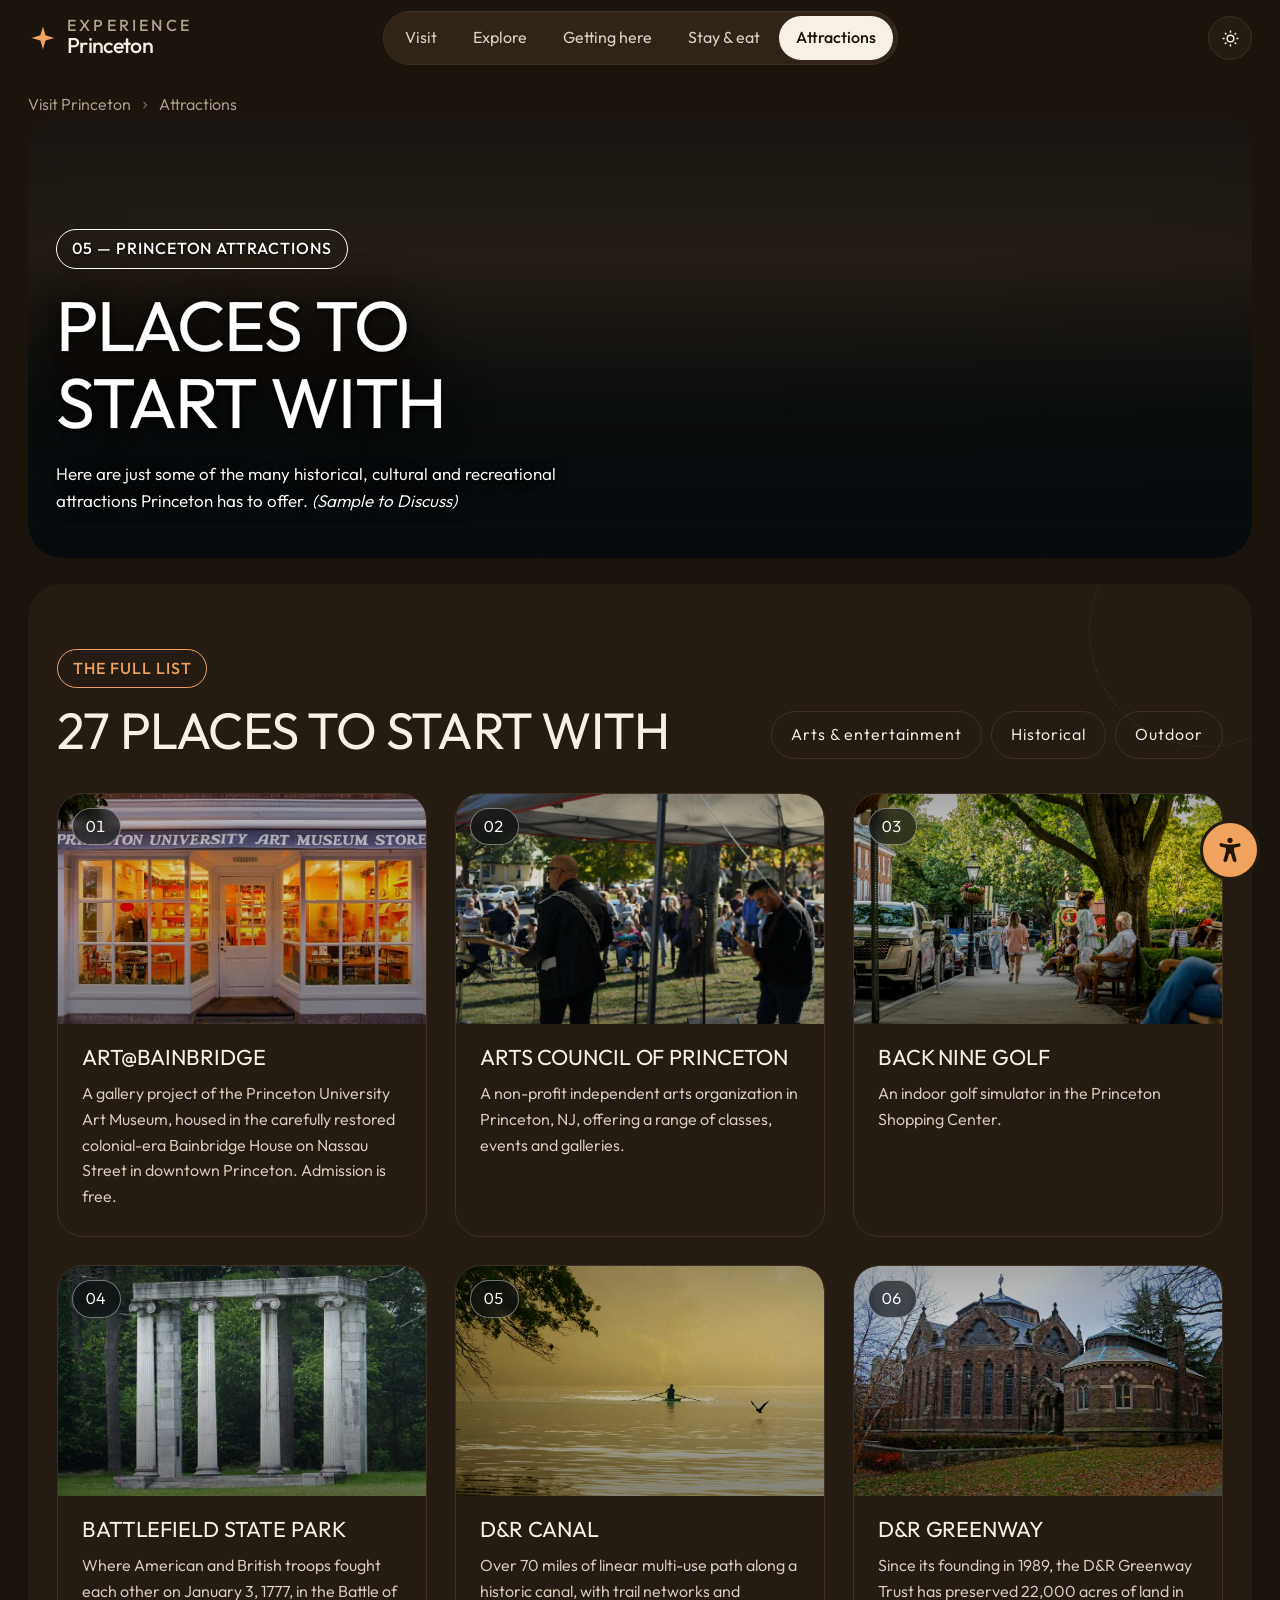
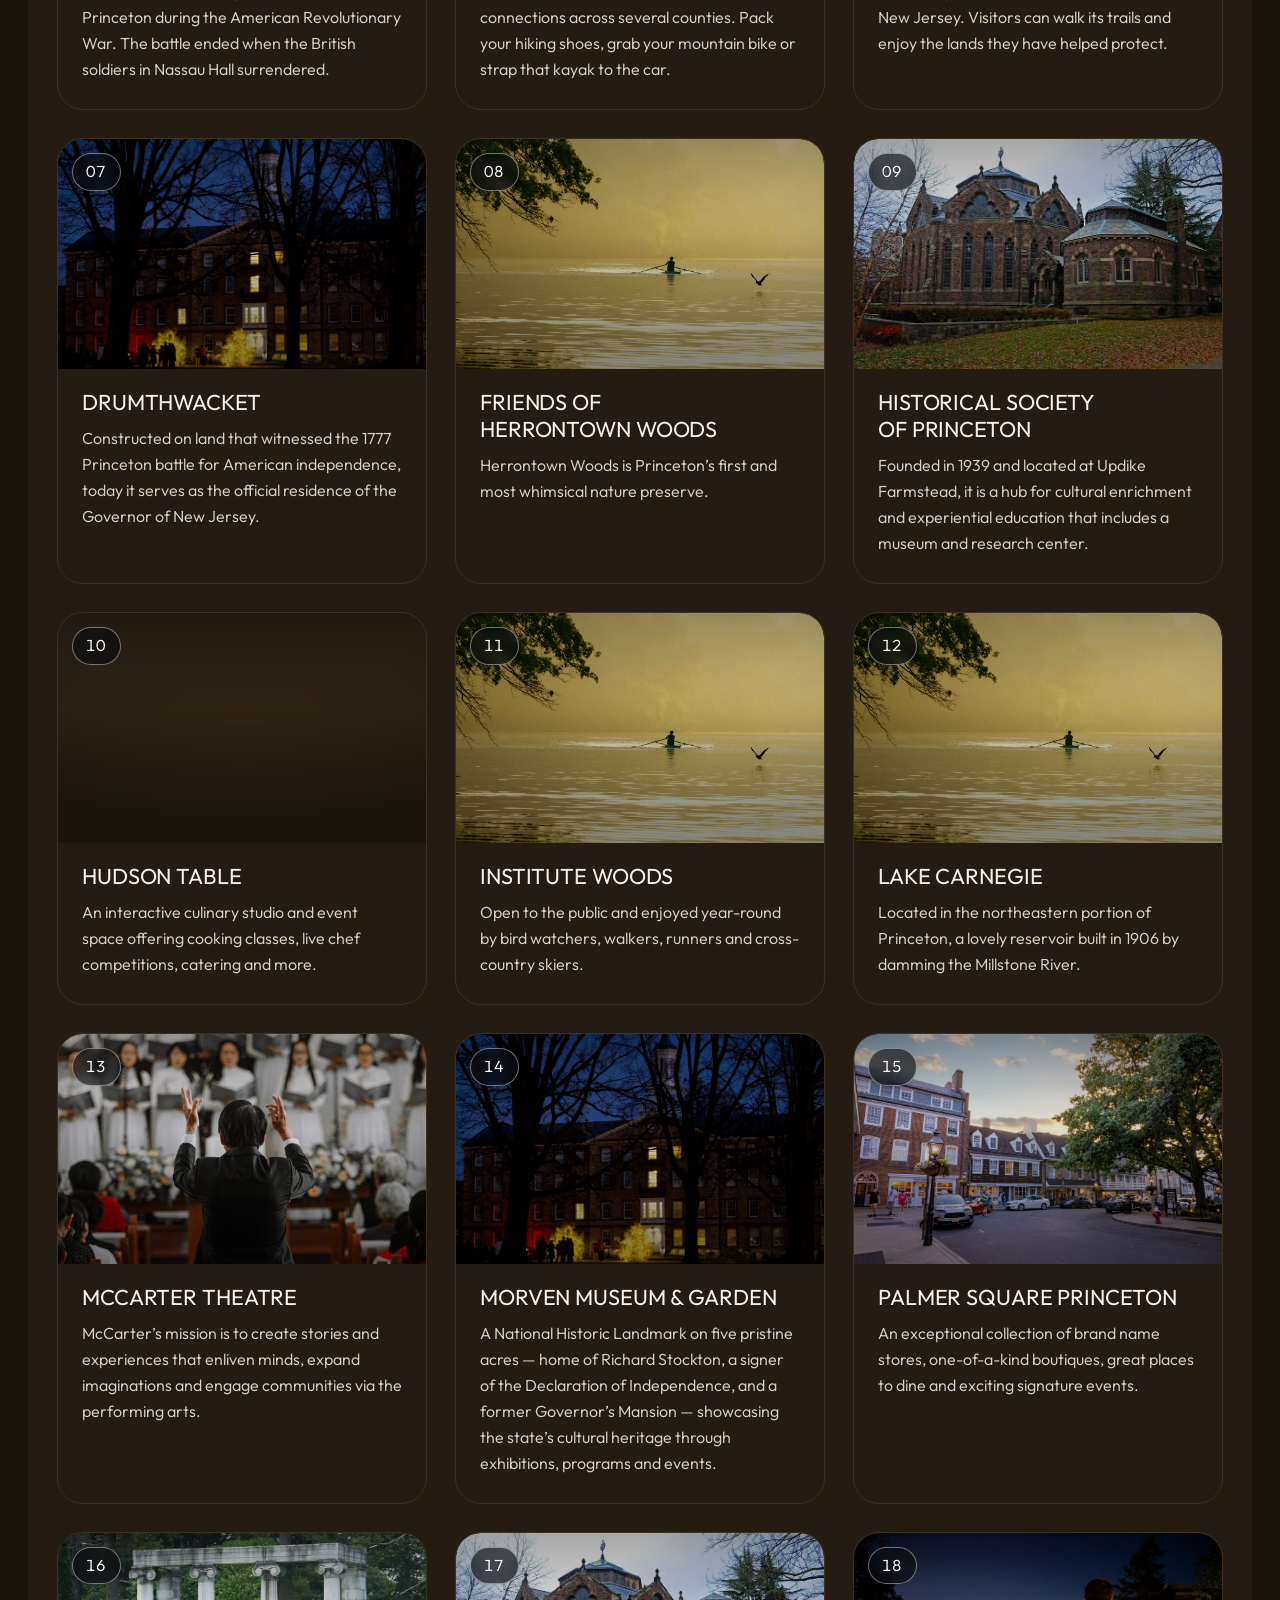
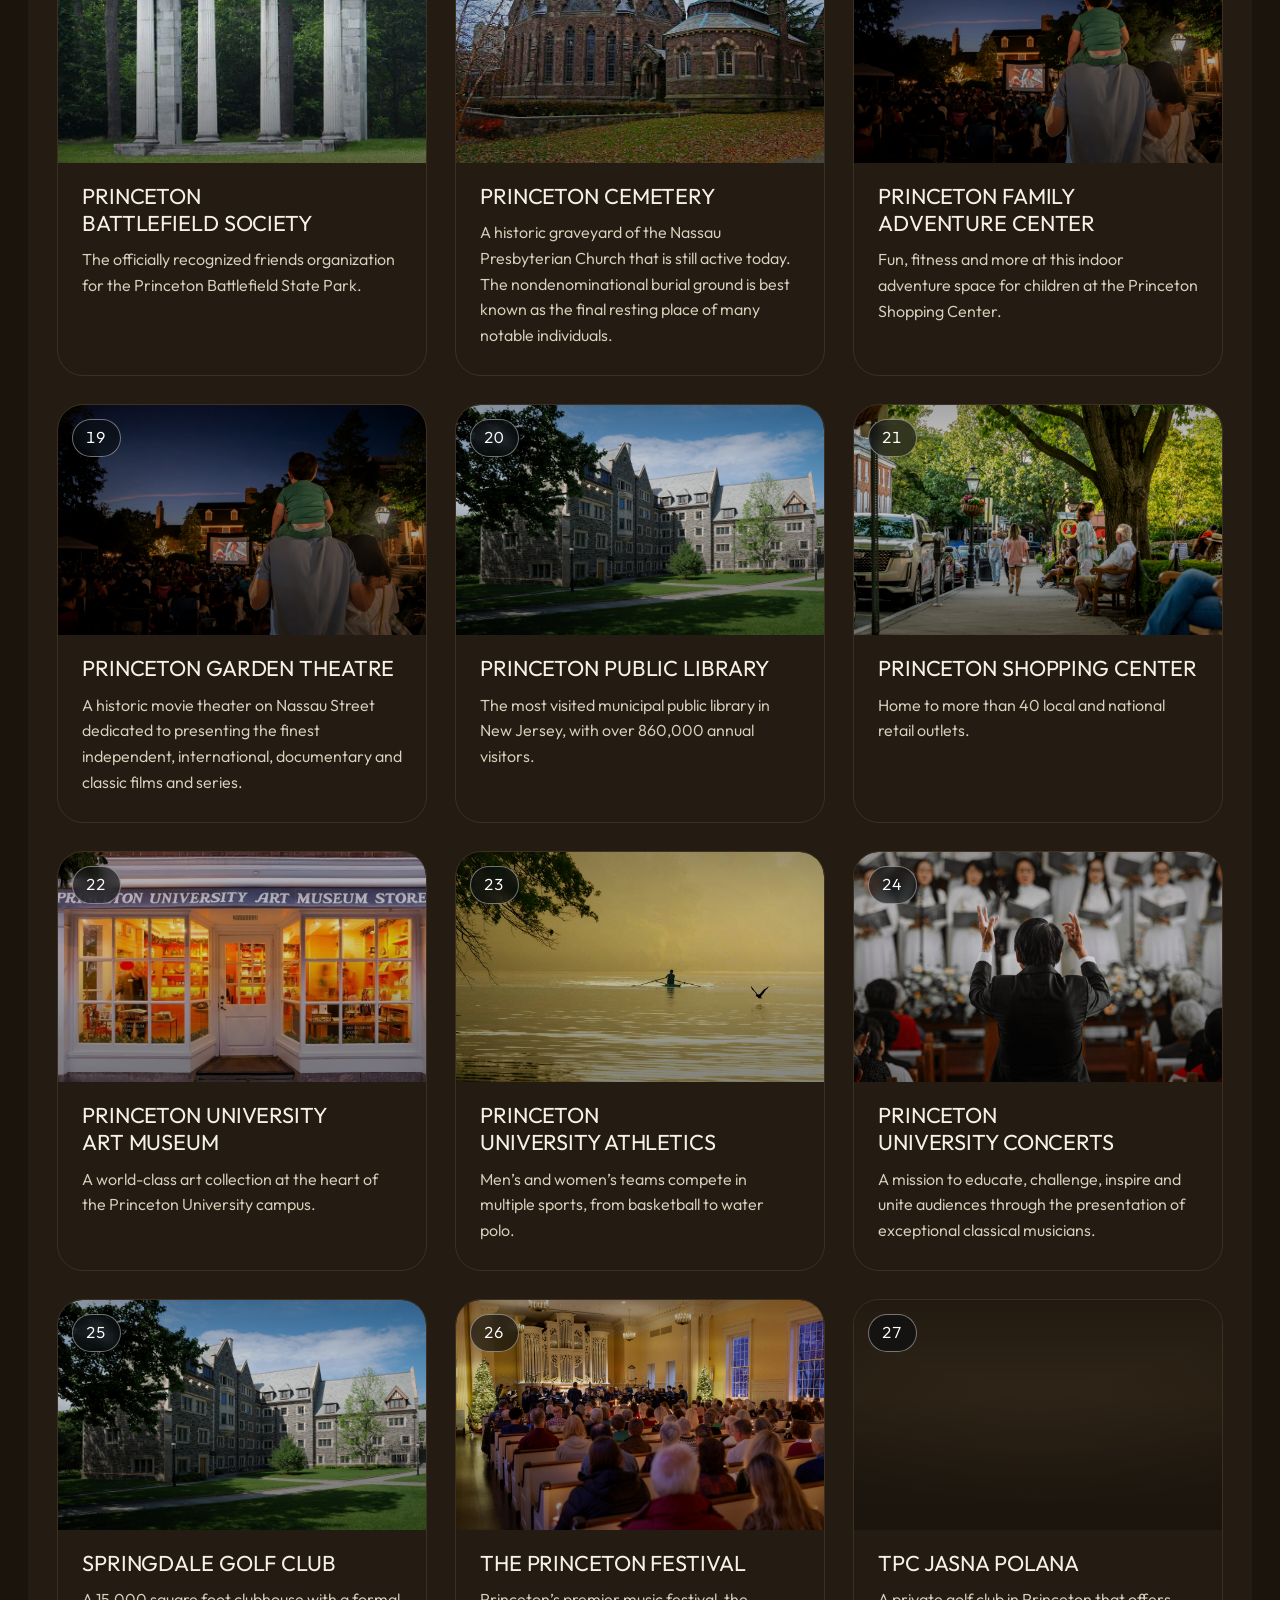
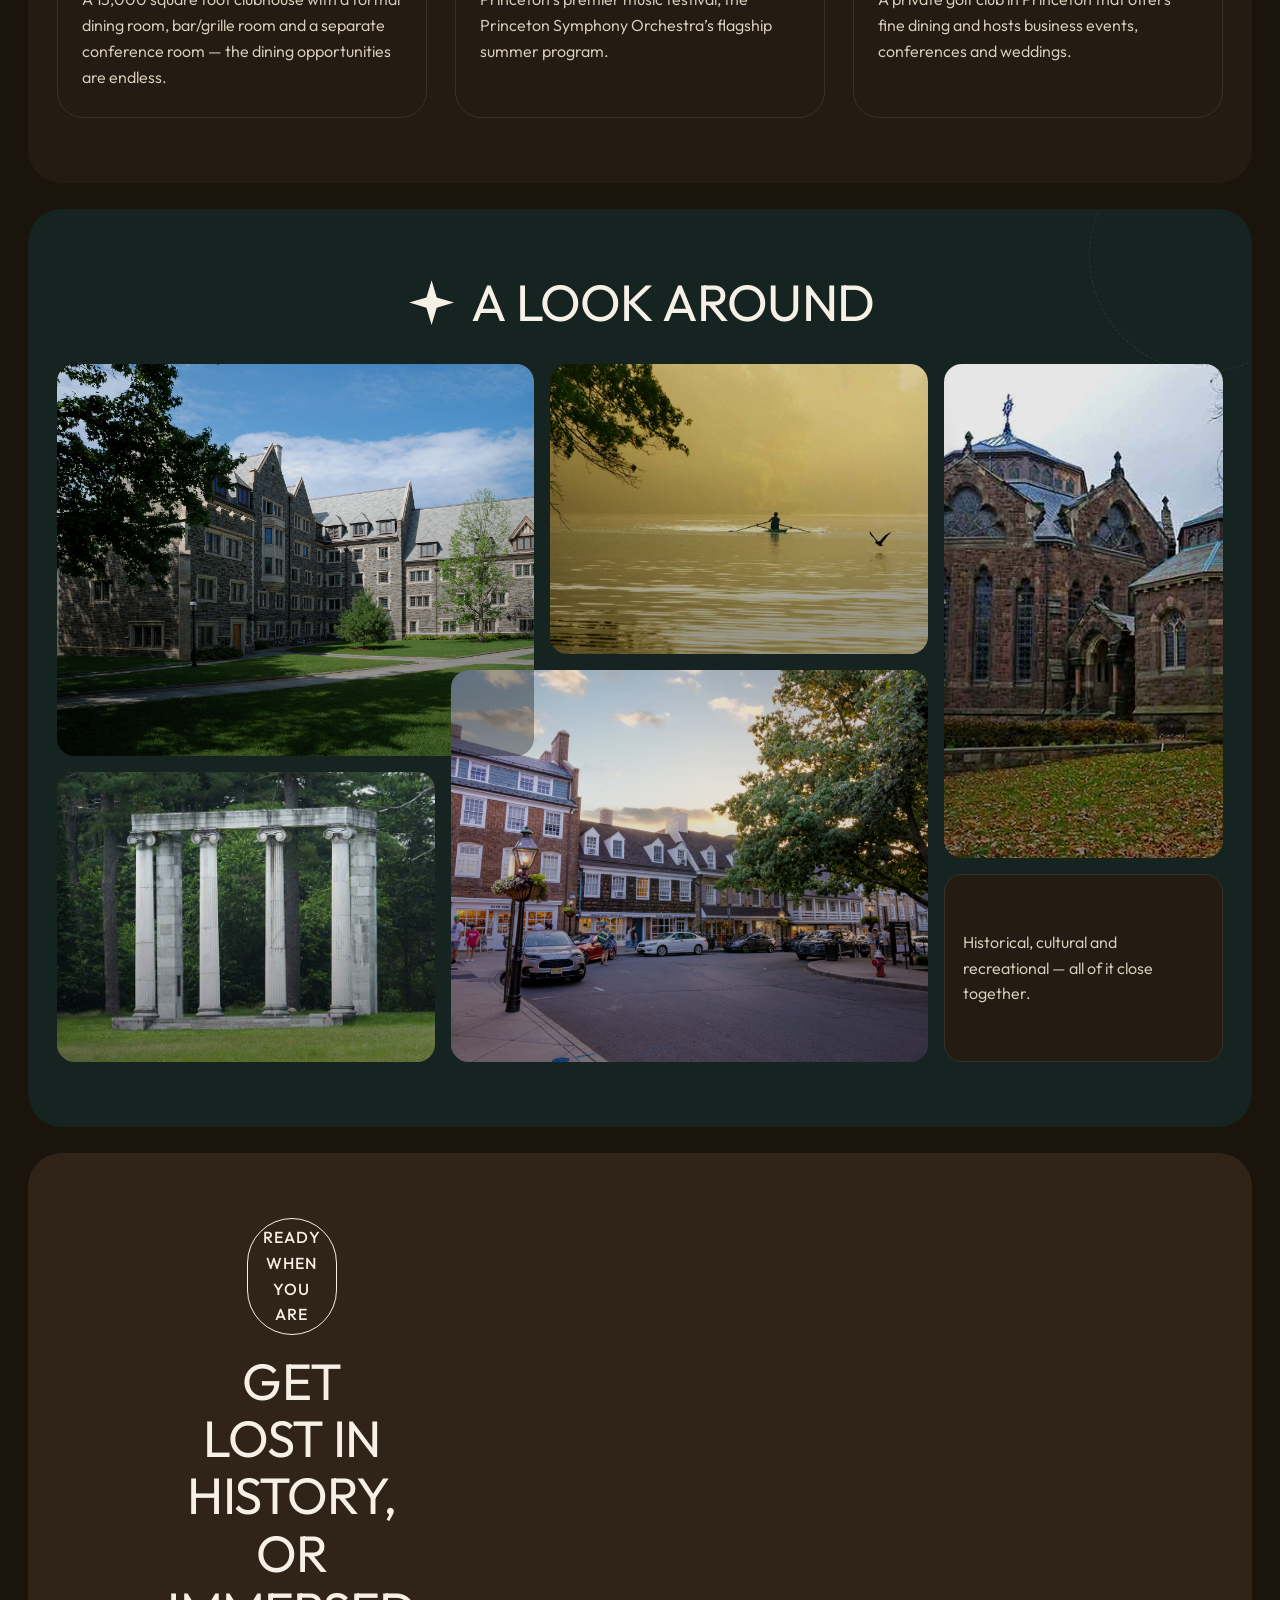
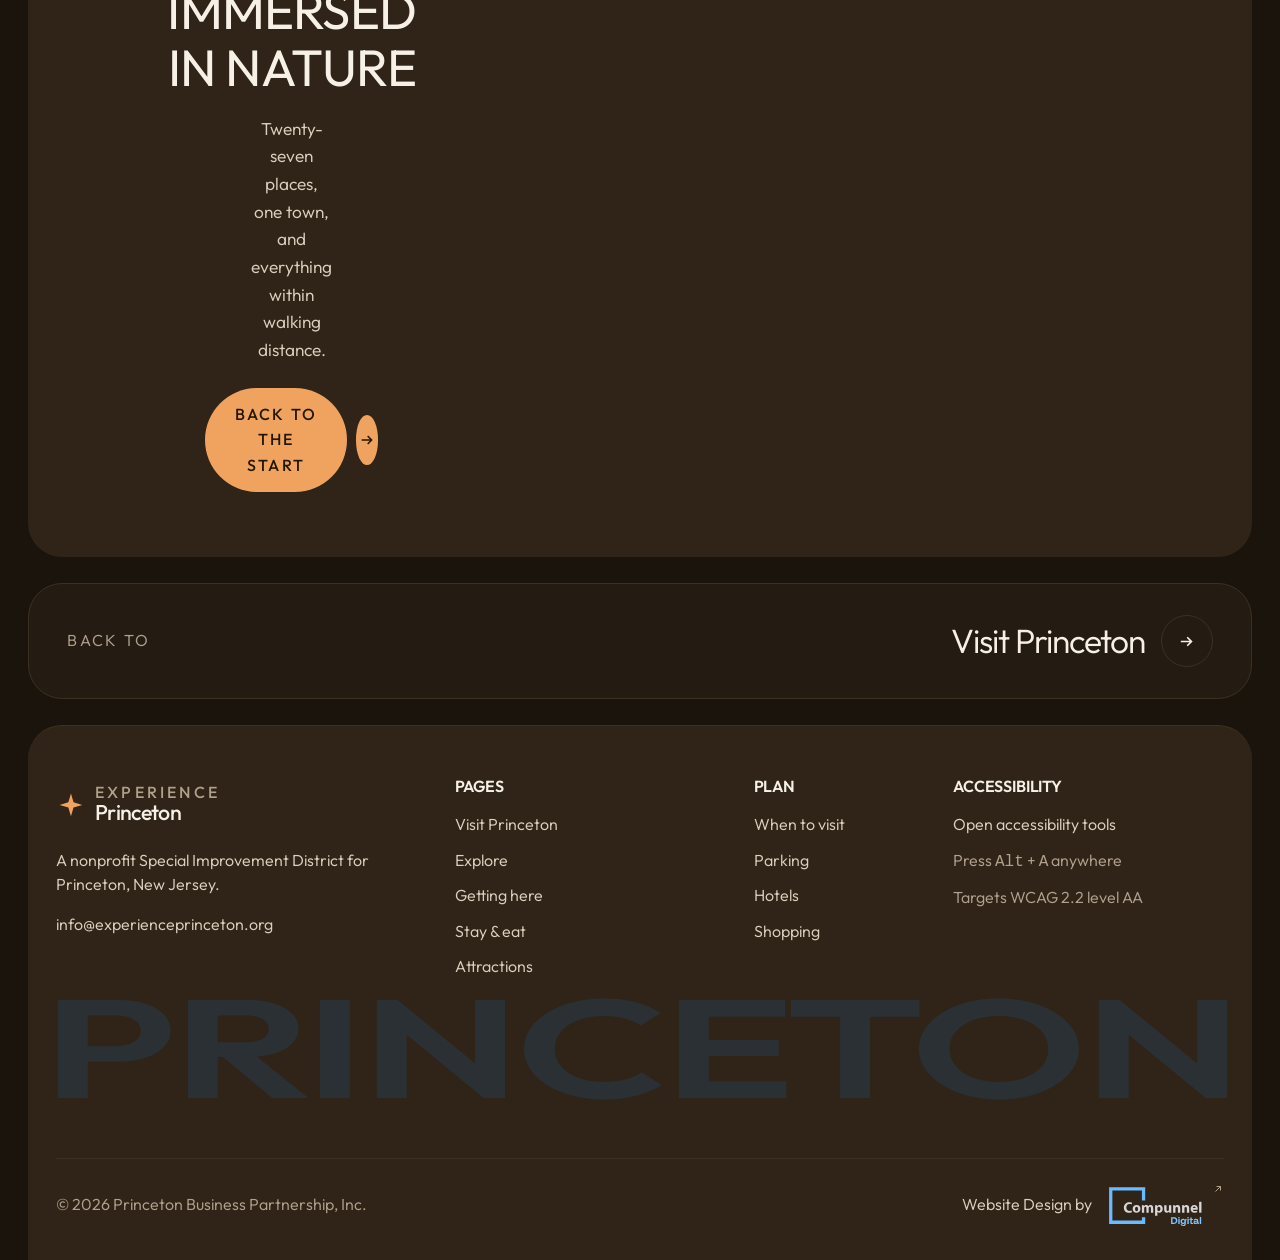
==== attractions.html @ 04404b7d "Add files via upload" ====
<!DOCTYPE html>
<html lang="en" data-theme="light">
<head>
<meta charset="utf-8">
<meta name="viewport" content="width=device-width, initial-scale=1">
<meta name="theme-color" content="#ffffff">
<meta name="description" content="The full list of 27 historical, cultural and recreational attractions in Princeton, New Jersey.">
<title>Attractions | Experience Princeton</title>
<link rel="preconnect" href="https://fonts.googleapis.com">
<link rel="preconnect" href="https://fonts.gstatic.com" crossorigin>
<link href="https://fonts.googleapis.com/css2?family=Outfit:wght@300;350;400;500;600&display=swap" rel="stylesheet">
<link rel="stylesheet" href="assets/styles.css">
<script src="assets/app.js" defer></script>
</head>
<body>
<a class="skip" href="#main">Skip to main content</a>
<div class="progress" id="progress" role="progressbar" aria-label="Page scroll progress"
     aria-valuemin="0" aria-valuemax="100" aria-valuenow="0"></div>

<header class="masthead">
  <div class="masthead-in grid">

    <a class="logo c3" href="index.html" aria-label="Experience Princeton — home">
      <svg class="mark" viewBox="0 0 24 24" fill="currentColor" aria-hidden="true"><path d="M12 1.5 14.4 9.6 22.5 12l-8.1 2.4L12 22.5 9.6 14.4 1.5 12l8.1-2.4L12 1.5Z"/></svg><span class="logo-txt"><b>Experience</b><i>Princeton</i></span>
    </a>

    <nav class="mainnav c6" aria-label="Main">
      <a href="index.html">Visit</a><a href="explore.html">Explore</a><a href="getting-here.html">Getting here</a><a href="stay-eat.html">Stay & eat</a><a href="attractions.html" aria-current="page">Attractions</a>
    </nav>

    <div class="head-tools c3">
      <div class="themewrap">
        <button class="iconbtn" id="themeBtn" aria-haspopup="true" aria-expanded="false"
                aria-controls="themeMenu" aria-label="Change colour theme">
          <svg class="i-moon" viewBox="0 0 24 24" fill="none" stroke="currentColor" stroke-width="1.8" aria-hidden="true">
            <path d="M20 14.5A8.5 8.5 0 0 1 9.5 4a8.5 8.5 0 1 0 10.5 10.5Z"/></svg>
          <svg class="i-sun" viewBox="0 0 24 24" fill="none" stroke="currentColor" stroke-width="1.8" aria-hidden="true">
            <circle cx="12" cy="12" r="4.2"/><path d="M12 2v2.6M12 19.4V22M2 12h2.6M19.4 12H22M4.9 4.9l1.9 1.9M17.2 17.2l1.9 1.9M19.1 4.9l-1.9 1.9M6.8 17.2l-1.9 1.9"/></svg>
        </button>
        <div class="thememenu" id="themeMenu" role="menu" aria-label="Colour theme">
          <button type="button" role="menuitemradio" data-theme-opt="light" aria-checked="false">
            <svg viewBox="0 0 24 24" fill="none" stroke="currentColor" stroke-width="1.8" aria-hidden="true"><circle cx="12" cy="12" r="4.2"/><path d="M12 2v2.6M12 19.4V22M2 12h2.6M19.4 12H22"/></svg>
            Light</button>
          <button type="button" role="menuitemradio" data-theme-opt="dark" aria-checked="false">
            <svg viewBox="0 0 24 24" fill="none" stroke="currentColor" stroke-width="1.8" aria-hidden="true"><path d="M20 14.5A8.5 8.5 0 0 1 9.5 4a8.5 8.5 0 1 0 10.5 10.5Z"/></svg>
            Dark</button>
          <button type="button" role="menuitemradio" data-theme-opt="auto" aria-checked="true">
            <svg viewBox="0 0 24 24" fill="none" stroke="currentColor" stroke-width="1.8" aria-hidden="true"><circle cx="12" cy="12" r="9"/><path d="M12 7v5l3 2"/></svg>
            Automatic</button>
          <p class="hint">Automatic follows your device clock — light from sunrise, dark after sunset.</p>
        </div>
      </div>

      <button class="iconbtn navtoggle" id="navToggle" aria-expanded="false"
              aria-controls="drawer" aria-label="Open navigation menu">
        <svg viewBox="0 0 24 24" fill="none" stroke="currentColor" stroke-width="1.9" aria-hidden="true">
          <path d="M3 6h18M3 12h18M3 18h18"/></svg>
      </button>
    </div>
  </div>

  <nav class="drawer" id="drawer" aria-label="Mobile">
    <a href="index.html">Visit<svg viewBox="0 0 24 24" fill="none" stroke="currentColor" stroke-width="2.4" aria-hidden="true"><path d="m9 6 6 6-6 6"/></svg></a><a href="explore.html">Explore<svg viewBox="0 0 24 24" fill="none" stroke="currentColor" stroke-width="2.4" aria-hidden="true"><path d="m9 6 6 6-6 6"/></svg></a><a href="getting-here.html">Getting here<svg viewBox="0 0 24 24" fill="none" stroke="currentColor" stroke-width="2.4" aria-hidden="true"><path d="m9 6 6 6-6 6"/></svg></a><a href="stay-eat.html">Stay & eat<svg viewBox="0 0 24 24" fill="none" stroke="currentColor" stroke-width="2.4" aria-hidden="true"><path d="m9 6 6 6-6 6"/></svg></a><a href="attractions.html" aria-current="page">Attractions<svg viewBox="0 0 24 24" fill="none" stroke="currentColor" stroke-width="2.4" aria-hidden="true"><path d="m9 6 6 6-6 6"/></svg></a>
  </nav>
</header>

<nav class="crumbs" aria-label="Breadcrumb">
  <a href="index.html">Visit Princeton</a><svg viewBox="0 0 24 24" fill="none" stroke="currentColor" stroke-width="2.4" aria-hidden="true"><path d="m9 6 6 6-6 6"/></svg><span aria-current="page">Attractions</span>
</nav>
<main id="main">

<section class="subhero">
  <div class="cine"><img src="assets/img/nassau-hall.webp" alt="Ivy-covered Nassau Hall framed by trees" class="" loading="lazy" decoding="async"><img src="assets/img/university-chapel.webp" alt="" class="" loading="lazy" decoding="async" aria-hidden="true"><img src="assets/img/nassau-hall.webp" alt="" class="" loading="lazy" decoding="async" aria-hidden="true"></div>
  <div class="hero-inner">
    <div class="hero-copy">
      <span class="kicker">05 — Princeton attractions</span>
      <h1 class="h-xl">Places to start with</h1>
      <p>Here are just some of the many historical, cultural and recreational attractions
         Princeton has to offer. <em>(Sample to Discuss)</em></p>
    </div>
  </div>
</section>

<section class="band band-cream" aria-labelledby="allh">
  <div class="wrap">
    <div class="sec-head">
      <div>
        <span class="kicker" style="color:var(--accent)">The full list</span>
        <h2 class="h-lg" id="allh" style="margin-top:14px">
          <span data-count="27">27</span> places to start with</h2>
      </div>
      <div style="display:flex;gap:9px;flex-wrap:wrap">
        <a class="pill" href="explore.html#arts">Arts &amp; entertainment</a>
        <a class="pill" href="explore.html#historical">Historical</a>
        <a class="pill" href="explore.html#outdoor">Outdoor</a>
      </div>
    </div>

    <div class="grid">
      <article class="card acard reveal c4" id="bainbridge">
        <div class="acard-media"><div class="cine"><img src="assets/img/art-museum-store.webp" alt="The lit windows of the Princeton University Art Museum Store at night" class="" loading="lazy" decoding="async"></div><span class="acard-num">01</span></div>
        <h3>Art@Bainbridge</h3>
        <p>A gallery project of the Princeton University Art Museum, housed in the carefully restored colonial-era Bainbridge House on Nassau Street in downtown Princeton. Admission is free.</p>
      </article>
      <article class="card acard reveal c4">
        <div class="acard-media"><div class="cine"><img src="assets/img/live-music-green.webp" alt="A band playing live to an outdoor crowd on the green" class="face-top" loading="lazy" decoding="async"></div><span class="acard-num">02</span></div>
        <h3>Arts Council of Princeton</h3>
        <p>A non-profit independent arts organization in Princeton, NJ, offering a range of classes, events and galleries.</p>
      </article>
      <article class="card acard reveal c4">
        <div class="acard-media"><div class="cine"><img src="assets/img/palmer-square-walk.webp" alt="People walking and sitting along a tree-shaded Palmer Square sidewalk" class="face-top" loading="lazy" decoding="async"></div><span class="acard-num">03</span></div>
        <h3>Back Nine Golf</h3>
        <p>An indoor golf simulator in the Princeton Shopping Center.</p>
      </article>
      <article class="card acard reveal c4" id="battlefield">
        <div class="acard-media"><div class="cine"><img src="assets/img/battlefield-monument.jpg" alt="The colonnade monument at Princeton Battlefield State Park" class="" loading="lazy" decoding="async"></div><span class="acard-num">04</span></div>
        <h3>Battlefield State Park</h3>
        <p>Where American and British troops fought each other on January 3, 1777, in the Battle of Princeton during the American Revolutionary War. The battle ended when the British soldiers in Nassau Hall surrendered.</p>
      </article>
      <article class="card acard reveal c4" id="canal">
        <div class="acard-media"><div class="cine"><img src="assets/img/lake-carnegie-rower.jpg" alt="A single sculler on Lake Carnegie in golden morning mist" class="" loading="lazy" decoding="async"></div><span class="acard-num">05</span></div>
        <h3>D&amp;R Canal</h3>
        <p>Over 70 miles of linear multi-use path along a historic canal, with trail networks and connections across several counties. Pack your hiking shoes, grab your mountain bike or strap that kayak to the car.</p>
      </article>
      <article class="card acard reveal c4" id="greenway">
        <div class="acard-media"><div class="cine"><img src="assets/img/marquand-chapel-autumn.jpg" alt="A brownstone Gothic chapel among fallen autumn leaves" class="" loading="lazy" decoding="async"></div><span class="acard-num">06</span></div>
        <h3>D&amp;R Greenway</h3>
        <p>Since its founding in 1989, the D&amp;R Greenway Trust has preserved 22,000 acres of land in New Jersey. Visitors can walk its trails and enjoy the lands they have helped protect.</p>
      </article>
      <article class="card acard reveal c4">
        <div class="acard-media"><div class="cine"><img src="assets/img/tree-lighting.jpg" alt="A tree lighting at dusk outside a historic Princeton building" class="" loading="lazy" decoding="async"></div><span class="acard-num">07</span></div>
        <h3>Drumthwacket</h3>
        <p>Constructed on land that witnessed the 1777 Princeton battle for American independence, today it serves as the official residence of the Governor of New Jersey.</p>
      </article>
      <article class="card acard reveal c4">
        <div class="acard-media"><div class="cine"><img src="assets/img/lake-carnegie-rower.jpg" alt="A single sculler on Lake Carnegie in golden morning mist" class="" loading="lazy" decoding="async"></div><span class="acard-num">08</span></div>
        <h3>Friends of Herrontown Woods</h3>
        <p>Herrontown Woods is Princeton’s first and most whimsical nature preserve.</p>
      </article>
      <article class="card acard reveal c4" id="hsp">
        <div class="acard-media"><div class="cine"><img src="assets/img/marquand-chapel-autumn.jpg" alt="A brownstone Gothic chapel among fallen autumn leaves" class="" loading="lazy" decoding="async"></div><span class="acard-num">09</span></div>
        <h3>Historical Society of Princeton</h3>
        <p>Founded in 1939 and located at Updike Farmstead, it is a hub for cultural enrichment and experiential education that includes a museum and research center.</p>
      </article>
      <article class="card acard reveal c4">
        <div class="acard-media"><div class="cine"><img src="assets/img/tap-room-fireplace.webp" alt="Crossed rowing oars above the fireplace in the Yankee Doodle Tap Room" class="" loading="lazy" decoding="async"></div><span class="acard-num">10</span></div>
        <h3>Hudson Table</h3>
        <p>An interactive culinary studio and event space offering cooking classes, live chef competitions, catering and more.</p>
      </article>
      <article class="card acard reveal c4" id="institute">
        <div class="acard-media"><div class="cine"><img src="assets/img/lake-carnegie-rower.jpg" alt="A single sculler on Lake Carnegie in golden morning mist" class="" loading="lazy" decoding="async"></div><span class="acard-num">11</span></div>
        <h3>Institute Woods</h3>
        <p>Open to the public and enjoyed year-round by bird watchers, walkers, runners and cross-country skiers.</p>
      </article>
      <article class="card acard reveal c4" id="carnegie">
        <div class="acard-media"><div class="cine"><img src="assets/img/lake-carnegie-rower.jpg" alt="A single sculler on Lake Carnegie in golden morning mist" class="" loading="lazy" decoding="async"></div><span class="acard-num">12</span></div>
        <h3>Lake Carnegie</h3>
        <p>Located in the northeastern portion of Princeton, a lovely reservoir built in 1906 by damming the Millstone River.</p>
      </article>
      <article class="card acard reveal c4" id="mccarter">
        <div class="acard-media"><div class="cine"><img src="assets/img/choir-conductor.jpg" alt="A conductor leading a choir in performance" class="face-top" loading="lazy" decoding="async"></div><span class="acard-num">13</span></div>
        <h3>McCarter Theatre</h3>
        <p>McCarter’s mission is to create stories and experiences that enliven minds, expand imaginations and engage communities via the performing arts.</p>
      </article>
      <article class="card acard reveal c4" id="morven">
        <div class="acard-media"><div class="cine"><img src="assets/img/tree-lighting.jpg" alt="A tree lighting at dusk outside a historic Princeton building" class="" loading="lazy" decoding="async"></div><span class="acard-num">14</span></div>
        <h3>Morven Museum &amp; Garden</h3>
        <p>A National Historic Landmark on five pristine acres — home of Richard Stockton, a signer of the Declaration of Independence, and a former Governor’s Mansion — showcasing the state’s cultural heritage through exhibitions, programs and events.</p>
      </article>
      <article class="card acard reveal c4">
        <div class="acard-media"><div class="cine"><img src="assets/img/palmer-square-evening.webp" alt="Shops and lamplight around Palmer Square at golden hour" class="face-top" loading="lazy" decoding="async"></div><span class="acard-num">15</span></div>
        <h3>Palmer Square Princeton</h3>
        <p>An exceptional collection of brand name stores, one-of-a-kind boutiques, great places to dine and exciting signature events.</p>
      </article>
      <article class="card acard reveal c4">
        <div class="acard-media"><div class="cine"><img src="assets/img/battlefield-monument.jpg" alt="The colonnade monument at Princeton Battlefield State Park" class="" loading="lazy" decoding="async"></div><span class="acard-num">16</span></div>
        <h3>Princeton Battlefield Society</h3>
        <p>The officially recognized friends organization for the Princeton Battlefield State Park.</p>
      </article>
      <article class="card acard reveal c4" id="cemetery">
        <div class="acard-media"><div class="cine"><img src="assets/img/marquand-chapel-autumn.jpg" alt="A brownstone Gothic chapel among fallen autumn leaves" class="" loading="lazy" decoding="async"></div><span class="acard-num">17</span></div>
        <h3>Princeton Cemetery</h3>
        <p>A historic graveyard of the Nassau Presbyterian Church that is still active today. The nondenominational burial ground is best known as the final resting place of many notable individuals.</p>
      </article>
      <article class="card acard reveal c4">
        <div class="acard-media"><div class="cine"><img src="assets/img/movie-night.webp" alt="Families watching an outdoor film screening at dusk" class="face-top" loading="lazy" decoding="async"></div><span class="acard-num">18</span></div>
        <h3>Princeton Family Adventure Center</h3>
        <p>Fun, fitness and more at this indoor adventure space for children at the Princeton Shopping Center.</p>
      </article>
      <article class="card acard reveal c4" id="garden">
        <div class="acard-media"><div class="cine"><img src="assets/img/movie-night.webp" alt="Families watching an outdoor film screening at dusk" class="face-top" loading="lazy" decoding="async"></div><span class="acard-num">19</span></div>
        <h3>Princeton Garden Theatre</h3>
        <p>A historic movie theater on Nassau Street dedicated to presenting the finest independent, international, documentary and classic films and series.</p>
      </article>
      <article class="card acard reveal c4" id="library">
        <div class="acard-media"><div class="cine"><img src="assets/img/campus-stone-college.jpg" alt="A stone collegiate building and lawn on the Princeton campus" class="" loading="lazy" decoding="async"></div><span class="acard-num">20</span></div>
        <h3>Princeton Public Library</h3>
        <p>The most visited municipal public library in New Jersey, with over 860,000 annual visitors.</p>
      </article>
      <article class="card acard reveal c4">
        <div class="acard-media"><div class="cine"><img src="assets/img/palmer-square-walk.webp" alt="People walking and sitting along a tree-shaded Palmer Square sidewalk" class="face-top" loading="lazy" decoding="async"></div><span class="acard-num">21</span></div>
        <h3>Princeton Shopping Center</h3>
        <p>Home to more than 40 local and national retail outlets.</p>
      </article>
      <article class="card acard reveal c4">
        <div class="acard-media"><div class="cine"><img src="assets/img/art-museum-store.webp" alt="The lit windows of the Princeton University Art Museum Store at night" class="" loading="lazy" decoding="async"></div><span class="acard-num">22</span></div>
        <h3>Princeton University Art Museum</h3>
        <p>A world-class art collection at the heart of the Princeton University campus.</p>
      </article>
      <article class="card acard reveal c4">
        <div class="acard-media"><div class="cine"><img src="assets/img/lake-carnegie-rower.jpg" alt="A single sculler on Lake Carnegie in golden morning mist" class="" loading="lazy" decoding="async"></div><span class="acard-num">23</span></div>
        <h3>Princeton University Athletics</h3>
        <p>Men’s and women’s teams compete in multiple sports, from basketball to water polo.</p>
      </article>
      <article class="card acard reveal c4">
        <div class="acard-media"><div class="cine"><img src="assets/img/choir-conductor.jpg" alt="A conductor leading a choir in performance" class="face-top" loading="lazy" decoding="async"></div><span class="acard-num">24</span></div>
        <h3>Princeton University Concerts</h3>
        <p>A mission to educate, challenge, inspire and unite audiences through the presentation of exceptional classical musicians.</p>
      </article>
      <article class="card acard reveal c4">
        <div class="acard-media"><div class="cine"><img src="assets/img/campus-stone-college.jpg" alt="A stone collegiate building and lawn on the Princeton campus" class="" loading="lazy" decoding="async"></div><span class="acard-num">25</span></div>
        <h3>Springdale Golf Club</h3>
        <p>A 15,000 square foot clubhouse with a formal dining room, bar/grille room and a separate conference room — the dining opportunities are endless.</p>
      </article>
      <article class="card acard reveal c4">
        <div class="acard-media"><div class="cine"><img src="assets/img/carols-concert.jpg" alt="A candlelit choral concert in a Princeton chapel at Christmas" class="face-top" loading="lazy" decoding="async"></div><span class="acard-num">26</span></div>
        <h3>The Princeton Festival</h3>
        <p>Princeton’s premier music festival, the Princeton Symphony Orchestra’s flagship summer program.</p>
      </article>
      <article class="card acard reveal c4">
        <div class="acard-media"><div class="cine"><img src="assets/img/tap-room-patio.webp" alt="Red umbrellas over an outdoor terrace at dusk on Palmer Square" class="" loading="lazy" decoding="async"></div><span class="acard-num">27</span></div>
        <h3>TPC Jasna Polana</h3>
        <p>A private golf club in Princeton that offers fine dining and hosts business events, conferences and weddings.</p>
      </article>
    </div>
  </div>
</section>

<section class="band band-mint" aria-labelledby="atgal">
  <div class="wrap">
    <h2 class="h-lg" id="atgal" style="text-align:center;display:flex;align-items:center;justify-content:center;gap:14px"><svg class="mark" viewBox="0 0 24 24" fill="currentColor" aria-hidden="true"><path d="M12 1.5 14.4 9.6 22.5 12l-8.1 2.4L12 22.5 9.6 14.4 1.5 12l8.1-2.4L12 1.5Z"/></svg> A look around</h2>
    <div class="collage" style="margin-top:34px">
      <figure class="p1"><div class="cine"><img src="assets/img/campus-stone-college.jpg" alt="A stone collegiate building and lawn on the Princeton campus" class="" loading="lazy" decoding="async"></div></figure>
      <figure class="p2"><div class="cine"><img src="assets/img/lake-carnegie-rower.jpg" alt="A single sculler on Lake Carnegie in golden morning mist" class="" loading="lazy" decoding="async"></div></figure>
      <figure class="p3"><div class="cine"><img src="assets/img/marquand-chapel-autumn.jpg" alt="A brownstone Gothic chapel among fallen autumn leaves" class="" loading="lazy" decoding="async"></div></figure>
      <figure class="p4"><div class="cine"><img src="assets/img/battlefield-monument.jpg" alt="The colonnade monument at Princeton Battlefield State Park" class="" loading="lazy" decoding="async"></div></figure>
      <figure class="p5"><div class="cine"><img src="assets/img/palmer-square-evening.webp" alt="Shops and lamplight around Palmer Square at golden hour" class="face-top" loading="lazy" decoding="async"></div></figure>
      <p class="pnote">Historical, cultural and recreational — all of it close together.</p>
    </div>
  </div>
</section>

<section class="band band-ink" aria-labelledby="closing">
  <div class="wrap grid">
    <div class="c8 start3 closing-block">
      <span class="kicker">Ready when you are</span>
      <h2 class="h-lg" id="closing">Get lost in history, or immersed in nature</h2>
      <p class="lede">Twenty-seven places, one town, and everything within walking distance.</p>
      <a class="cta accent" href="index.html"><span class="lbl">Back to the start</span><span class="arw"><svg viewBox="0 0 24 24" fill="none" stroke="currentColor" stroke-width="2.3" aria-hidden="true"><path d="M4 12h15M13 6l6 6-6 6"/></svg></span></a>
    </div>
  </div>
</section>

</main>

<nav class="nextnav" aria-label="Continue">
  <span class="lbl">Back to</span>
  <a class="big" href="index.html">Visit Princeton<i><svg viewBox="0 0 24 24" fill="none" stroke="currentColor" stroke-width="2.3" aria-hidden="true"><path d="M4 12h15M13 6l6 6-6 6"/></svg></i></a>
</nav>

<footer id="contact">
  <div class="wrap">
    <div class="grid">
      <div class="f-col c4">
        <a class="logo" href="index.html" style="margin-bottom:16px" aria-label="Experience Princeton — home">
          <svg class="mark" viewBox="0 0 24 24" fill="currentColor" aria-hidden="true"><path d="M12 1.5 14.4 9.6 22.5 12l-8.1 2.4L12 22.5 9.6 14.4 1.5 12l8.1-2.4L12 1.5Z"/></svg><span class="logo-txt"><b>Experience</b><i>Princeton</i></span>
        </a>
        <p>A nonprofit Special Improvement District for Princeton, New Jersey.</p>
        <p class="small">info@experienceprinceton.org</p>
      </div>
      <div class="f-col c3">
        <h3>Pages</h3>
        <ul>
          <li><a href="index.html">Visit Princeton</a></li>
          <li><a href="explore.html">Explore</a></li>
          <li><a href="getting-here.html">Getting here</a></li>
          <li><a href="stay-eat.html">Stay &amp; eat</a></li>
          <li><a href="attractions.html">Attractions</a></li>
        </ul>
      </div>
      <div class="f-col c2">
        <h3>Plan</h3>
        <ul>
          <li><a href="explore.html#when">When to visit</a></li>
          <li><a href="getting-here.html">Parking</a></li>
          <li><a href="stay-eat.html#stay">Hotels</a></li>
          <li><a href="stay-eat.html#shop">Shopping</a></li>
        </ul>
      </div>
      <div class="f-col c3">
        <h3>Accessibility</h3>
        <ul>
          <li><button type="button" class="linkish" onclick="document.getElementById('a11yFab').click()">Open accessibility tools</button></li>
          <li><span class="small">Press <kbd>Alt</kbd>&nbsp;+&nbsp;<kbd>A</kbd> anywhere</span></li>
          <li><span class="small">Targets WCAG&nbsp;2.2 level&nbsp;AA</span></li>
        </ul>
      </div>
    </div>

    <div class="wordmark" aria-hidden="true">
      <svg viewBox="14 8 1172 128" preserveAspectRatio="none" focusable="false">
        <text x="0" y="118" textLength="1200" lengthAdjust="spacingAndGlyphs"
              font-size="140">PRINCETON</text>
      </svg>
    </div>
    <p class="sr-only">Princeton</p>

    <div class="f-legal grid">
      <p class="c6">&copy;&nbsp;<span id="year">2026</span> Princeton Business Partnership, Inc.</p>
      <div class="designed c6">
        <span class="lbl">Website Design by</span>
        <a href="https://digital.compunnel.com/" target="_blank" rel="noopener noreferrer" aria-label="Compunnel Digital — website designer (opens in a new tab)">
          <img src="assets/compunnel-digital.svg" alt="Compunnel Digital" width="104" height="49"><svg class="ext" viewBox="0 0 24 24" fill="none" stroke="currentColor" stroke-width="2" aria-hidden="true"><path d="M7 17 17 7M9 7h8v8"/></svg>
        </a>
      </div>
    </div>
  </div>
</footer>

<button class="totop" id="toTop" data-show="false" aria-label="Back to top of page">
  <svg viewBox="0 0 24 24" fill="none" stroke="currentColor" stroke-width="2.2" aria-hidden="true"><path d="M12 19V5M6 11l6-6 6 6"/></svg>
</button>

<button class="a11y-fab" id="a11yFab" aria-expanded="false" aria-controls="a11yPanel"
        aria-label="Accessibility tools. Keyboard shortcut Alt plus A" title="Accessibility tools (Alt + A)">
  <svg viewBox="0 0 24 24" fill="currentColor" aria-hidden="true">
    <circle cx="12" cy="4.2" r="2.1"/>
    <path d="M20.4 7.6c.2.8-.3 1.6-1.1 1.7l-4 .8v3l1.9 6.6c.2.8-.3 1.6-1.1 1.8-.8.2-1.6-.3-1.8-1.1L12.7 15h-1.4l-1.6 5.4c-.2.8-1 1.3-1.8 1.1-.8-.2-1.3-1-1.1-1.8l1.9-6.6v-3l-4-.8c-.8-.2-1.3-.9-1.1-1.7.2-.8.9-1.3 1.7-1.1L10 7.6h4l4.7-.9c.8-.2 1.5.1 1.7.9Z"/>
  </svg>
</button>

<section class="a11y-panel" id="a11yPanel" data-open="false" role="dialog" aria-modal="false"
         aria-labelledby="a11yTitle">
  <h2 id="a11yTitle">
    <svg viewBox="0 0 24 24" fill="currentColor" width="20" height="20" aria-hidden="true"><circle cx="12" cy="4.2" r="2.1"/><path d="M20.4 7.6c.2.8-.3 1.6-1.1 1.7l-4 .8v3l1.9 6.6c.2.8-.3 1.6-1.1 1.8-.8.2-1.6-.3-1.8-1.1L12.7 15h-1.4l-1.6 5.4c-.2.8-1 1.3-1.8 1.1-.8-.2-1.3-1-1.1-1.8l1.9-6.6v-3l-4-.8c-.8-.2-1.3-.9-1.1-1.7.2-.8.9-1.3 1.7-1.1L10 7.6h4l4.7-.9c.8-.2 1.5.1 1.7.9Z"/></svg>
    Accessibility
    <button class="close" type="button" aria-label="Close accessibility tools">
      <svg viewBox="0 0 24 24" fill="none" stroke="currentColor" stroke-width="2.2" aria-hidden="true"><path d="M6 6l12 12M18 6 6 18"/></svg>
    </button>
  </h2>

  <div class="a11y-group">
    <h3>Listen to this page</h3>
    <div class="a11y-row">
      <button class="opt" type="button" id="speakPlay" aria-pressed="false" data-msg="">
        <svg viewBox="0 0 24 24" fill="currentColor" aria-hidden="true"><path d="M8 5v14l11-7z"/></svg>
        <span class="t">Read aloud</span></button>
      <button class="opt" type="button" id="speakPause">
        <svg viewBox="0 0 24 24" fill="currentColor" aria-hidden="true"><path d="M7 5h3.5v14H7zM13.5 5H17v14h-3.5z"/></svg>
        <span class="t">Pause</span></button>
      <button class="opt" type="button" id="speakStop">
        <svg viewBox="0 0 24 24" fill="currentColor" aria-hidden="true"><rect x="6" y="6" width="12" height="12" rx="2"/></svg>
        <span class="t">Stop</span></button>
    </div>
    <p class="speak-status" id="speakStatus" role="status" aria-live="polite">Ready when you are.</p>
  </div>

  <div class="a11y-group">
    <h3>Colour</h3>
    <div class="a11y-row">
      <button class="opt" type="button" data-pref="data-mono" data-val="off" data-msg="Full colour restored">
        <svg viewBox="0 0 24 24" fill="none" stroke="currentColor" stroke-width="1.8" aria-hidden="true"><circle cx="12" cy="12" r="9"/><path d="M12 3v18"/></svg>
        Full colour</button>
      <button class="opt" type="button" data-pref="data-mono" data-val="on" data-msg="Black and white mode on">
        <svg viewBox="0 0 24 24" fill="none" stroke="currentColor" stroke-width="1.8" aria-hidden="true"><circle cx="12" cy="12" r="9"/><path d="M12 3a9 9 0 0 1 0 18Z" fill="currentColor"/></svg>
        Black &amp; white</button>
      <button class="opt" type="button" data-pref="data-contrast" data-val="normal" data-msg="Standard contrast">
        <svg viewBox="0 0 24 24" fill="none" stroke="currentColor" stroke-width="1.8" aria-hidden="true"><circle cx="12" cy="12" r="9"/></svg>
        Standard</button>
      <button class="opt" type="button" data-pref="data-contrast" data-val="high" data-msg="High contrast on">
        <svg viewBox="0 0 24 24" fill="none" stroke="currentColor" stroke-width="2.2" aria-hidden="true"><circle cx="12" cy="12" r="9"/><path d="M12 3v18" stroke-width="9"/></svg>
        High contrast</button>
    </div>
  </div>

  <div class="a11y-group">
    <h3>Text size</h3>
    <div class="a11y-row">
      <button class="opt" type="button" data-pref="data-text" data-val="md" data-msg="Default text size">A</button>
      <button class="opt" type="button" data-pref="data-text" data-val="lg" data-msg="Larger text">A+</button>
      <button class="opt" type="button" data-pref="data-text" data-val="xl" data-msg="Largest text">A++</button>
    </div>
  </div>

  <div class="a11y-group">
    <h3>Reading aids</h3>
    <div class="a11y-row">
      <button class="opt" type="button" data-pref="data-underline" data-val="on" data-msg="Links underlined">
        <svg viewBox="0 0 24 24" fill="none" stroke="currentColor" stroke-width="1.8" aria-hidden="true"><path d="M7 4v7a5 5 0 0 0 10 0V4M5 20h14"/></svg>
        Underline links</button>
      <button class="opt" type="button" data-pref="data-spacing" data-val="on" data-msg="Extra letter and line spacing">
        <svg viewBox="0 0 24 24" fill="none" stroke="currentColor" stroke-width="1.8" aria-hidden="true"><path d="M4 7h16M4 12h16M4 17h16"/></svg>
        More spacing</button>
      <button class="opt" type="button" data-pref="data-motion" data-val="off" data-msg="Animations paused">
        <svg viewBox="0 0 24 24" fill="none" stroke="currentColor" stroke-width="1.8" aria-hidden="true"><path d="M7 5h3v14H7zM14 5h3v14h-3z"/></svg>
        Pause motion</button>
      <button class="opt" type="button" data-pref="data-motion" data-val="on" data-msg="Animations on">
        <svg viewBox="0 0 24 24" fill="currentColor" aria-hidden="true"><path d="M8 5v14l11-7z"/></svg>
        Allow motion</button>
    </div>
    <p class="a11y-note">Your choices are remembered on this device and apply to every page.
       Press <kbd>Esc</kbd> to close, <kbd>Alt</kbd>&nbsp;+&nbsp;<kbd>A</kbd> to reopen.</p>
    <div class="a11y-row" style="margin-top:10px">
      <button class="opt" type="button" id="a11yReset">
        <svg viewBox="0 0 24 24" fill="none" stroke="currentColor" stroke-width="1.8" aria-hidden="true"><path d="M20 12a8 8 0 1 1-2.4-5.7M20 4v5h-5"/></svg>
        Reset everything</button>
    </div>
  </div>
</section>

</body>
</html>
---- assets/styles.css ----
/* ============================================================
   EXPERIENCE PRINCETON — microsite core stylesheet
   12-column grid · light/dark themes · WCAG 2.2 AA
   ============================================================ */

/* ---------- 1. TOKENS ---------------------------------------------------- */
:root{
  /* neutrals */
  --bg:#fff9ec;
  --surface:#fff9ec;
  --surface-2:#f6eeda;
  --ink:#14171a;          /* 15.9:1 on #fff */
  --ink-2:#3f464c;        /* 9.1:1  on #fff */
  --ink-3:#5d666e;        /* 5.7:1  on #fff — AA normal text */
  --line:#e3d9c4;
  --line-strong:#bfb49c;

  /* brand */
  --accent:#b34a08;       /* 5.4:1 on #fff */
  --accent-ink:#ffffff;
  --accent-soft:#fbeadc;
  --focus:#0a58ca;

  /* section tints (all ≥ 12:1 with --ink) */
  --t-cream:#fbf5e9;
  --t-moss:#e3efd2;
  --t-sky:#dce9f4;
  --t-blush:#f9e6dd;
  --t-lilac:#eae3f5;
  --t-clay:#f3e4d3;
  --t-mint:#dcf0e7;

  /* structure */
  --r-xl:34px;
  --r-lg:26px;
  --r-md:18px;
  --r-sm:12px;
  --gutter:28px;
  --wrap:1280px;
  --shadow-1:0 2px 6px rgba(20,23,26,.06);
  --shadow-2:0 18px 44px -22px rgba(20,23,26,.34);
  --shadow-3:0 30px 70px -30px rgba(20,23,26,.46);

  --f:"Outfit",system-ui,-apple-system,"Segoe UI",sans-serif;
  --display:var(--f);     /* display + logo now share the body face */
  --logo-face:var(--f);   /* script face retired — set to "Meie Script" to reinstate */
  --img-filter:contrast(1.1) saturate(1.08);
  --speed:1;
}

[data-theme="dark"]{
  --bg:#1b140c;              /* warm brown ground */
  --surface:#241c12;
  --surface-2:#2f2417;
  --ink:#f6f0e6;
  --ink-2:#dbd0be;
  --ink-3:#b0a18c;
  --line:#3d3021;
  --line-strong:#5e4b33;

  --accent:#f0a35e;
  --accent-ink:#231704;
  --accent-soft:#33240f;
  --focus:#8ab4ff;

  --t-cream:#241c12;
  --t-moss:#20200f;
  --t-sky:#1a2028;
  --t-blush:#2b1c14;
  --t-lilac:#221c28;
  --t-clay:#2b2013;
  --t-mint:#152420;

  --shadow-1:0 2px 6px rgba(0,0,0,.5);
  --shadow-2:0 18px 44px -22px rgba(0,0,0,.85);
  --shadow-3:0 30px 70px -30px rgba(0,0,0,.95);
  --img-filter:contrast(1.06) saturate(.98) brightness(.9);
}

/* accessibility modes ---------------------------------------------------- */
html[data-mono="on"] body{filter:grayscale(1)}
html[data-contrast="high"]{
  --ink:#000;--ink-2:#111;--ink-3:#1a1a1a;--line:#000;--line-strong:#000;
  --accent:#8a3400;--surface:#fff;--surface-2:#fff;--bg:#fff;
  --t-cream:#fff;--t-moss:#fff;--t-sky:#fff;--t-blush:#fff;
  --t-lilac:#fff;--t-clay:#fff;--t-mint:#fff;
  --img-filter:contrast(1.35) saturate(1.1);
}
html[data-contrast="high"][data-theme="dark"]{
  --ink:#fff;--ink-2:#f2f2f2;--ink-3:#e8e8e8;--line:#fff;--line-strong:#fff;
  --accent:#ffc48a;--surface:#000;--surface-2:#000;--bg:#000;
  --t-cream:#000;--t-moss:#000;--t-sky:#000;--t-blush:#000;
  --t-lilac:#000;--t-clay:#000;--t-mint:#000;
}
html[data-contrast="high"] .card,
html[data-contrast="high"] .pill,
html[data-contrast="high"] .band{border-width:2px!important}
html[data-underline="on"] main a,
html[data-underline="on"] footer a{text-decoration:underline;text-underline-offset:3px}
html[data-text="lg"]{font-size:112.5%}
html[data-text="xl"]{font-size:125%}
html[data-spacing="on"] p,
html[data-spacing="on"] li{letter-spacing:.03em;word-spacing:.12em;line-height:1.85}
html[data-motion="off"] .cine img{opacity:1!important;transform:none!important}
html[data-motion="off"] .cine img:not(:first-of-type){display:none}
html[data-motion="off"] *,
html[data-motion="off"] *::before,
html[data-motion="off"] *::after{
  animation-duration:.001ms!important;animation-iteration-count:1!important;
  transition-duration:.001ms!important;scroll-behavior:auto!important}

/* ---------- 2. BASE ------------------------------------------------------ */
*{box-sizing:border-box}
html{font-size:100%;scroll-behavior:smooth;scroll-padding-top:96px;-webkit-text-size-adjust:100%}
body{
  margin:0;background:var(--bg);color:var(--ink);font-family:var(--f);
  font-size:1rem;font-weight:350;line-height:1.6;
  -webkit-font-smoothing:antialiased;
  transition:background .4s ease,color .4s ease;
}
img,video{max-width:100%;display:block}
a{color:inherit;text-decoration:none}
button{font:inherit;cursor:pointer;color:inherit}
h1,h2,h3,h4{font-weight:400;letter-spacing:-.01em;margin:0;line-height:1.12;text-wrap:balance;
  text-transform:uppercase}
p{margin:0 0 1em}
p:last-child{margin-bottom:0}

:focus-visible{outline:3px solid var(--focus);outline-offset:3px;border-radius:6px}
::selection{background:var(--accent);color:var(--accent-ink)}

.skip{
  position:fixed;left:12px;top:-100px;z-index:999;background:var(--ink);color:var(--bg);
  padding:14px 22px;border-radius:0 0 14px 14px;font-size:1em;transition:top .2s}
.skip:focus{top:0}
.sr-only{
  position:absolute;width:1px;height:1px;padding:0;margin:-1px;overflow:hidden;
  clip:rect(0 0 0 0);white-space:nowrap;border:0}

/* ---------- 3. 12-COLUMN GRID -------------------------------------------- */
.wrap{max-width:var(--wrap);margin:0 auto;padding:0 var(--gutter)}
.grid{display:grid;grid-template-columns:repeat(12,minmax(0,1fr));gap:var(--gutter)}
.c1{grid-column:span 1}.c2{grid-column:span 2}.c3{grid-column:span 3}
.c4{grid-column:span 4}.c5{grid-column:span 5}.c6{grid-column:span 6}
.c7{grid-column:span 7}.c8{grid-column:span 8}.c9{grid-column:span 9}
.c10{grid-column:span 10}.c11{grid-column:span 11}.c12{grid-column:span 12}
.start2{grid-column-start:2}.start4{grid-column-start:4}.start7{grid-column-start:7}

/* ---------- 4. TYPE SCALE ------------------------------------------------ */
.h-xl,.h-lg{font-family:var(--f);font-weight:400;letter-spacing:-.028em;
  line-height:1.1;overflow-wrap:break-word}
.h-xl{font-size:clamp(2.6em,6vw,4.4em)}
.h-lg{font-size:clamp(2em,4.4vw,3.2em)}

/* --- home hero headline: same face as every other heading, just larger --- */
body.home .hero.clean .hero-copy h1{
  font-size:clamp(2.9em,6.8vw,5.2em);
  line-height:1.04;
  letter-spacing:-.032em;
  font-weight:400;
  max-width:15ch}
/* legibility guard: script face drops away in high-contrast / large-text modes */
/* One face across the site: the hero headline and the logo differ by size and
   weight only, never by typeface. */
.h-md{font-size:clamp(1.25em,2.2vw,1.7em)}
.h-sm{font-size:clamp(1.05em,1.6vw,1.25em)}
.lede{font-size:clamp(1em,1.35vw,1.16em);color:var(--ink-2);max-width:60ch}
.small{font-size:1em;color:var(--ink-3)}
.kicker{
  display:inline-flex;align-items:center;gap:9px;border:1.5px solid currentColor;
  border-radius:99px;padding:6px 15px;font-size:1em;letter-spacing:.14em;
  text-transform:uppercase;font-weight:500}
.mark{display:inline-block;width:1em;height:1em;vertical-align:-.09em;flex:none}

/* ---------- 5. HEADER ---------------------------------------------------- */
.progress{position:fixed;inset:0 auto auto 0;height:4px;width:0;z-index:120;
  background:linear-gradient(90deg,var(--accent),#e4a05f);transition:width .12s linear}

.masthead{
  position:sticky;top:0;z-index:100;background:var(--bg);
  border:0;box-shadow:none;transition:box-shadow .25s}
.masthead.is-stuck{box-shadow:0 6px 24px -14px rgba(20,23,26,.45)}
[data-theme="dark"] .masthead.is-stuck{box-shadow:0 6px 24px -12px rgba(0,0,0,.85)}
.masthead-in{
  max-width:var(--wrap);margin:0 auto;padding:10px var(--gutter);
  align-items:center;min-height:76px}
.logo{display:inline-flex;align-items:center;gap:11px;padding:6px 2px;border-radius:10px;
  justify-self:start}
.logo img{display:block;width:auto}
.logo .logo-light,.logo .logo-dark{display:flex;align-items:center;gap:10px}
.logo .logo-light img:first-child{height:34px}
.logo .logo-light img:last-child{height:20px}
.logo .logo-dark{display:none}
.logo .logo-dark img{height:40px}
[data-theme="dark"] .logo .logo-light{display:none}
[data-theme="dark"] .logo .logo-dark{display:flex}
.mainnav{display:flex;gap:2px;background:var(--surface-2);border:1px solid var(--line);
  border-radius:99px;padding:4px;justify-self:center}
.mainnav a{
  font-size:1em;padding:9px 17px;border-radius:99px;color:var(--ink-2);
  position:relative;transition:background .2s,color .2s;font-weight:400}
.mainnav a:hover{background:var(--bg);color:var(--ink)}
.mainnav a[aria-current="page"]{background:var(--ink);color:var(--bg);font-weight:500}
.head-tools{display:flex;align-items:center;gap:8px;justify-self:end}

.iconbtn{
  width:44px;height:44px;border-radius:50%;border:1.5px solid var(--line);
  background:var(--surface);display:grid;place-items:center;
  transition:background .2s,border-color .2s,transform .2s}
.iconbtn:hover{background:var(--surface-2);border-color:var(--line-strong);transform:translateY(-1px)}
.iconbtn svg{width:19px;height:19px}
.iconbtn .i-sun{display:none}
[data-theme="dark"] .iconbtn .i-sun{display:block}
[data-theme="dark"] .iconbtn .i-moon{display:none}

.themewrap{position:relative}
.thememenu{
  position:absolute;right:0;top:52px;background:var(--surface);border:1.5px solid var(--line);
  border-radius:var(--r-md);padding:8px;min-width:190px;box-shadow:var(--shadow-2);display:none;z-index:110}
.thememenu[data-open="true"]{display:block;animation:pop .18s ease-out}
.thememenu button{
  display:flex;align-items:center;gap:10px;width:100%;padding:11px 13px;border:0;
  background:none;border-radius:10px;font-size:1em;text-align:left}
.thememenu button:hover{background:var(--surface-2)}
.thememenu button[aria-checked="true"]{background:var(--accent-soft);font-weight:500}
.thememenu button[aria-checked="true"]::after{content:"✓";margin-left:auto;color:var(--accent)}
.thememenu svg{width:16px;height:16px;flex:none}
.thememenu .hint{padding:8px 13px 4px;font-size:1em;color:var(--ink-3);line-height:1.4}

.navtoggle{display:none}
.drawer{display:none}

/* ---------- 6. BUTTONS & PILLS ------------------------------------------- */
.pill{
  display:inline-flex;align-items:center;gap:9px;border:1.5px solid var(--line);
  border-radius:99px;padding:10px 19px;font-size:1em;background:var(--surface);
  color:var(--ink);white-space:nowrap;
  transition:background .2s,color .2s,border-color .2s,transform .2s}
.pill:hover{background:var(--ink);color:var(--bg);border-color:var(--ink);transform:translateY(-2px)}
.pill svg{width:14px;height:14px}
.pill.solid{background:var(--ink);color:var(--bg);border-color:var(--ink)}
.pill.solid:hover{background:var(--accent);border-color:var(--accent);color:var(--accent-ink)}
.pill.accent{background:var(--accent);color:var(--accent-ink);border-color:var(--accent)}
.pill.accent:hover{background:var(--ink);border-color:var(--ink);color:var(--bg)}

.cta{display:inline-flex;align-items:center;gap:9px;border-radius:99px}
.cta .lbl{
  background:var(--ink);color:var(--bg);border-radius:99px;padding:14px 28px;
  font-size:1em;letter-spacing:.14em;text-transform:uppercase;font-weight:500}
.cta .arw{
  width:50px;height:50px;border-radius:50%;background:var(--ink);color:var(--bg);
  display:grid;place-items:center;transition:transform .3s cubic-bezier(.2,.8,.3,1)}
.cta:hover .arw{transform:translateX(6px) rotate(45deg)}
.cta .arw svg{width:16px;height:16px}
.cta.accent .lbl,.cta.accent .arw{background:var(--accent);color:var(--accent-ink)}
.cta.onmedia .lbl,.cta.onmedia .arw{background:#fff;color:#14171a}

/* ---------- 7. SECTION BANDS (colour + rounding) ------------------------- */
.band{
  border-radius:var(--r-xl);padding:clamp(38px,5vw,74px) 0;margin-bottom:26px;
  border:1px solid transparent;position:relative;overflow:hidden}
.band > .wrap{padding-left:var(--gutter);padding-right:var(--gutter)}
/* one shared 1280 shell so every 12-col grid on the page lines up */
.hero,.subhero,.band,.ticker,.nextnav,.wordmark,footer > .wrapNOOP{
  width:min(var(--wrap),calc(100% - var(--gutter) * 2));
  margin-left:auto;margin-right:auto}
.band-cream{background:var(--t-cream)}
.band-moss{background:var(--t-moss)}
.band-sky{background:var(--t-sky)}
.band-blush{background:var(--t-blush)}
.band-lilac{background:var(--t-lilac)}
.band-clay{background:var(--t-clay)}
.band-mint{background:var(--t-mint)}
.band-plain{background:var(--surface);border-color:var(--line)}
.band-ink{background:var(--ink);color:var(--bg)}
.band-ink .lede,.band-ink .small{color:var(--bg);opacity:.82}
.band-ink .pill{background:transparent;border-color:rgba(255,255,255,.42);color:var(--bg)}
.band-ink .pill:hover{background:var(--bg);color:var(--ink)}
[data-theme="dark"] .band-ink{background:var(--surface-2);color:var(--ink)}
[data-theme="dark"] .band-ink .lede{color:var(--ink-2);opacity:1}

/* decorative corner glyph — figure/ground, common region */
.band::before{
  content:"";position:absolute;right:-70px;top:-70px;width:230px;height:230px;
  border-radius:50%;border:1.5px dashed currentColor;opacity:.09;pointer-events:none}
.band-plain::before,.band-ink::before{display:none}

.sec-head{display:flex;align-items:flex-end;justify-content:space-between;gap:26px;flex-wrap:wrap;margin-bottom:34px}
.sec-head .lede{margin:0}

/* ---------- 8. CINEMAGRAPH / VIDEO --------------------------------------- */
.cine{position:absolute;inset:0;overflow:hidden;background:var(--surface-2)}
.cine img,.cine video{
  position:absolute;inset:0;width:100%;height:100%;object-fit:cover;
  filter:var(--img-filter)}
/* A lone image never fades — it is the picture, not a slide in a loop.
   Only stacks of 2+ crossfade, and the cycle length matches the count. */
.cine img{opacity:1;animation:none}

/* --- three-up stack: 18s cycle, each image holds ~6s --- */
.cine img:first-of-type:nth-last-of-type(3),
.cine img:first-of-type:nth-last-of-type(3) ~ img{
  opacity:0;animation:cineFade3 calc(18s / var(--speed)) infinite both}
.cine img:first-of-type:nth-last-of-type(3){animation-delay:0s}
.cine img:first-of-type:nth-last-of-type(3) + img{animation-delay:6s}
.cine img:first-of-type:nth-last-of-type(3) + img + img{animation-delay:12s}

/* --- two-up stack: 12s cycle --- */
.cine img:first-of-type:nth-last-of-type(2),
.cine img:first-of-type:nth-last-of-type(2) ~ img{
  opacity:0;animation:cineFade2 calc(12s / var(--speed)) infinite both}
.cine img:first-of-type:nth-last-of-type(2){animation-delay:0s}
.cine img:first-of-type:nth-last-of-type(2) + img{animation-delay:6s}

/* a single image still gets a slow push-in, just never fades out */
.cine img:only-of-type{animation:cineHold calc(26s / var(--speed)) infinite alternate}

.cine video{z-index:2}
.cine[data-has-video="true"] img{display:none}

@keyframes cineFade3{
  0%   {opacity:0;transform:scale(1.02)}
  4%   {opacity:1}
  30%  {opacity:1;transform:scale(1.12)}
  36%  {opacity:0;transform:scale(1.13)}
  100% {opacity:0}
}
@keyframes cineFade2{
  0%   {opacity:0;transform:scale(1.02)}
  6%   {opacity:1}
  46%  {opacity:1;transform:scale(1.11)}
  52%  {opacity:0;transform:scale(1.12)}
  100% {opacity:0}
}
@keyframes cineHold{
  from {transform:scale(1)}
  to   {transform:scale(1.07)}
}
.cine::after{ /* film grain / vignette for depth */
  content:"";position:absolute;inset:0;z-index:3;pointer-events:none;
  background:radial-gradient(120% 90% at 50% 0%,transparent 40%,rgba(0,0,0,.34) 100%)}

.livedot{
  position:absolute;left:18px;top:18px;z-index:6;display:inline-flex;align-items:center;gap:8px;
  background:rgba(0,0,0,.55);color:#fff;border:1px solid rgba(255,255,255,.4);
  border-radius:99px;padding:6px 13px;font-size:1em;letter-spacing:.1em;text-transform:uppercase;
  backdrop-filter:blur(6px)}
.livedot i{width:8px;height:8px;border-radius:50%;background:#ff5a3c;
  animation:blip 1.8s infinite;font-style:normal}
@keyframes blip{0%,100%{opacity:1;box-shadow:0 0 0 0 rgba(255,90,60,.7)}50%{opacity:.55;box-shadow:0 0 0 7px rgba(255,90,60,0)}}

/* ---------- 9. HERO ------------------------------------------------------ */
.hero{margin-bottom:26px;border-radius:var(--r-xl);overflow:hidden;position:relative;
  min-height:min(78vh,660px);display:flex;align-items:flex-end;isolation:isolate}
.hero .cine{z-index:0}
.hero::after{
  content:"";position:absolute;inset:0;z-index:1;pointer-events:none;
  background:linear-gradient(180deg,rgba(6,11,14,.58) 0%,rgba(6,11,14,.26) 30%,rgba(6,11,14,.80) 62%,rgba(6,11,14,.94) 100%)}
.hero-inner{position:relative;z-index:3;width:100%;padding:clamp(24px,4vw,50px) var(--gutter)}
.hero-copy{max-width:44rem;color:#fff;padding:0}
.hero-copy h1{color:#fff;
  text-shadow:0 1px 2px rgba(0,0,0,.9),0 2px 6px rgba(0,0,0,.8),
              0 4px 26px rgba(0,0,0,.75),0 0 46px rgba(0,0,0,.5);
  -webkit-text-stroke:.4px rgba(255,255,255,.5)}
.hero-copy p{color:#fff;margin-top:18px;max-width:48ch;font-size:1.06em;
  text-shadow:0 1px 3px rgba(0,0,0,.8),0 2px 16px rgba(0,0,0,.7)}
.hero-copy .kicker{text-shadow:0 1px 3px rgba(0,0,0,.8)}
.hero-copy .kicker{color:#fff;margin-bottom:18px}
.hero-actions{display:flex;gap:12px;flex-wrap:wrap;margin-top:26px;align-items:center}

.subhero{
  margin-bottom:26px;border-radius:var(--r-xl);overflow:hidden;position:relative;
  min-height:min(52vh,440px);display:flex;align-items:flex-end;isolation:isolate}
.subhero .cine{z-index:0}
.subhero::after{
  content:"";position:absolute;inset:0;z-index:1;
  background:linear-gradient(180deg,rgba(6,11,14,.56) 0%,rgba(6,11,14,.28) 32%,rgba(6,11,14,.82) 66%,rgba(6,11,14,.94) 100%)}
.subhero .hero-inner{padding:clamp(22px,3.4vw,44px) var(--gutter)}

.crumbs{display:flex;gap:8px;align-items:center;font-size:1em;color:var(--ink-3);
  padding:16px var(--gutter) 0;max-width:var(--wrap);margin:0 auto}
.crumbs a:hover{color:var(--accent);text-decoration:underline}
.crumbs svg{width:12px;height:12px;opacity:.6}

/* ---------- 10. CARDS ---------------------------------------------------- */
.card{
  background:var(--surface);border:1.5px solid var(--line);border-radius:var(--r-lg);
  padding:26px 24px;display:flex;flex-direction:column;position:relative;overflow:hidden;
  transition:transform .28s cubic-bezier(.2,.8,.3,1),box-shadow .28s,border-color .2s}
a.card:hover,.card.hoverable:hover{transform:translateY(-5px);box-shadow:var(--shadow-2);border-color:var(--line-strong)}
.card .num{font-size:1em;line-height:1.2;color:var(--ink-3);font-variant-numeric:tabular-nums;letter-spacing:.08em}
.card h3{font-size:clamp(1.12em,1.7vw,1.4em);margin:14px 0 10px}
.card p{font-size:1em;color:var(--ink-2);line-height:1.62}
.card .go{margin-top:auto;padding-top:18px;display:flex;align-items:center;gap:9px;font-size:1em;font-weight:500}
.card .go i{
  width:30px;height:30px;border-radius:50%;border:1.5px solid var(--line);
  display:grid;place-items:center;font-style:normal;transition:all .25s}
a.card:hover .go i{background:var(--accent);color:var(--accent-ink);border-color:var(--accent);transform:translateX(3px)}
.card .go svg{width:12px;height:12px}
.card ul{list-style:none;margin:14px 0 0;padding:0}
.card li{border-top:1px solid var(--line)}
.card li a{display:flex;align-items:center;justify-content:space-between;gap:12px;padding:12px 0;font-size:1em}
.card li a:hover{color:var(--accent)}
.card li svg{width:13px;height:13px;flex:none;transition:transform .2s}
.card li a:hover svg{transform:translateX(4px)}
/* accent hairline reveals on hover — common fate */
.card::after{
  content:"";position:absolute;left:0;right:0;bottom:0;height:4px;
  background:var(--accent);transform:scaleX(0);transform-origin:left;transition:transform .35s}
a.card:hover::after{transform:scaleX(1)}

.mediacard{
  position:relative;border-radius:var(--r-lg);overflow:hidden;aspect-ratio:4/3;
  display:block;isolation:isolate}
.mediacard .cine{z-index:0}
.mediacard::after{
  content:"";position:absolute;inset:0;z-index:1;
  background:linear-gradient(180deg,rgba(0,0,0,.1),rgba(0,0,0,.72))}
.mediacard .lab{
  position:absolute;z-index:3;inset:auto 0 0 0;padding:18px;color:#fff;
  display:flex;justify-content:space-between;align-items:flex-end;gap:12px;font-size:1em;line-height:1.28}
.mediacard .lab b{font-weight:500}
.mediacard .tagdot{
  position:absolute;z-index:3;left:14px;top:14px;width:30px;height:30px;border-radius:50%;
  background:rgba(255,255,255,.24);border:1px solid rgba(255,255,255,.6);
  display:grid;place-items:center;backdrop-filter:blur(4px)}
.mediacard .tagdot svg{width:14px;height:14px;color:#fff}
.mediacard:hover .cine img{animation-play-state:paused;transform:scale(1.1)}

/* faces: never crop heads */
.face-top{object-position:50% 18%!important}

/* ---------- 11. DECK (mobile playing-card stack) ------------------------- */
.deck{display:grid;grid-template-columns:repeat(12,minmax(0,1fr));gap:var(--gutter)}
.deck-hint{display:none}

/* ---------- 12. ACCORDION ------------------------------------------------ */
.acc details{border-bottom:1.5px solid var(--line);background:transparent;border-radius:var(--r-sm)}
.acc details:first-of-type{border-top:1.5px solid var(--line)}
.acc summary{
  list-style:none;cursor:pointer;display:flex;align-items:center;gap:15px;
  padding:20px 12px;font-size:1.02em;border-radius:var(--r-sm);transition:background .2s}
.acc summary:hover{background:var(--surface)}
.acc summary::-webkit-details-marker{display:none}
.acc summary .n{color:var(--ink-3);font-size:1em;min-width:24px;font-variant-numeric:tabular-nums}
.acc summary .chev{
  margin-left:auto;width:30px;height:30px;border-radius:50%;border:1.5px solid var(--line);
  display:grid;place-items:center;flex:none;transition:transform .3s,background .2s}
.acc summary .chev svg{width:13px;height:13px}
.acc details[open] > summary .chev{transform:rotate(90deg);background:var(--accent);color:var(--accent-ink);border-color:var(--accent)}
.acc .body{padding:0 12px 26px;display:grid;grid-template-columns:1fr 240px;gap:26px;align-items:start;
  animation:slidein .3s ease-out}
.acc .body p{font-size:1em;color:var(--ink-2);max-width:52ch}
.acc .body .thumb{border-radius:var(--r-md);overflow:hidden;aspect-ratio:16/11;position:relative}
.acc .body a.inline{color:var(--accent);text-decoration:underline;text-underline-offset:3px}
@keyframes slidein{from{opacity:0;transform:translateY(-8px)}to{opacity:1;transform:none}}

/* ---------- 13. FEATURE PANEL -------------------------------------------- */
.panel{
  position:relative;border-radius:var(--r-xl);overflow:hidden;isolation:isolate;
  padding:clamp(26px,3.4vw,44px);min-height:470px}
.panel .cine{z-index:0}
.panel::after{
  content:"";position:absolute;inset:0;z-index:1;
  background:linear-gradient(100deg,rgba(28,17,9,.94) 0%,rgba(40,25,13,.82) 55%,rgba(48,31,18,.7) 100%)}
.panel > .grid{position:relative;z-index:3}
.panel-txt{color:#fff}
.panel-txt h2{color:#fff}
.panel-txt .sub{font-size:1.16em;margin:20px 0;max-width:32ch;opacity:.95}
.panel-txt p{color:#fff}
.infocard{background:var(--surface);border-radius:var(--r-lg);padding:22px;color:var(--ink)}
.infocard h3{font-size:1.24em;line-height:1.16;margin:20px 0 0}
.infocard .rows{background:var(--surface-2);border-radius:var(--r-md);margin-top:18px;padding:4px 14px}
.infocard .row{display:flex;justify-content:space-between;gap:12px;padding:10px 0;
  border-bottom:1px solid var(--line);font-size:1em}
.infocard .row:last-child{border-bottom:0}
.infocard .row span:last-child{color:var(--ink-3)}
.infocard .btns{display:flex;gap:9px;margin-top:14px}
.infocard .btns a{flex:1;justify-content:center}
.seal{width:30px;height:30px;border-radius:50%;background:var(--accent-soft);
  display:grid;place-items:center;color:var(--accent)}
.seal svg{width:15px;height:15px}
.thumbchip{position:relative;width:110px;flex:none;border-radius:var(--r-md);overflow:hidden;aspect-ratio:4/3}

/* ---------- 14. COLLAGE -------------------------------------------------- */
.collage{display:grid;grid-template-columns:repeat(12,minmax(0,1fr));grid-auto-rows:86px;gap:16px}
.collage > *{border-radius:var(--r-md);overflow:hidden;position:relative;margin:0}
.p1{grid-column:1 / span 5;grid-row:1 / span 4}
.p2{grid-column:6 / span 4;grid-row:1 / span 3}
.p3{grid-column:10 / span 3;grid-row:1 / span 5}
.p4{grid-column:1 / span 4;grid-row:5 / span 3}
.p5{grid-column:5 / span 5;grid-row:4 / span 4}
.pnote{
  grid-column:10 / span 3;grid-row:6 / span 2;display:flex;align-items:center;
  padding:18px;background:var(--surface);border:1.5px solid var(--line);font-size:1em;
  border-radius:var(--r-md);color:var(--ink-2)}

/* ---------- 15. MARQUEE / MICRO ------------------------------------------ */
.ticker{overflow:hidden;border-top:1.5px solid var(--line);border-bottom:1.5px solid var(--line);
  padding:14px 0;margin-bottom:26px;border-radius:var(--r-md);background:var(--surface)}
.ticker-track{display:flex;gap:44px;width:max-content;animation:slide calc(38s / var(--speed)) linear infinite}
.ticker:hover .ticker-track{animation-play-state:paused}
.ticker span{display:inline-flex;align-items:center;gap:12px;font-size:1em;color:var(--ink-2);white-space:nowrap}
.ticker svg{width:13px;height:13px;color:var(--accent)}
@keyframes slide{from{transform:translateX(0)}to{transform:translateX(-50%)}}

.reveal{opacity:0;transform:translateY(22px)}
.reveal.in{opacity:1;transform:none;transition:opacity .6s ease,transform .6s cubic-bezier(.2,.8,.3,1)}
.reveal.in:nth-child(2){transition-delay:.07s}
.reveal.in:nth-child(3){transition-delay:.14s}
.reveal.in:nth-child(4){transition-delay:.21s}

.statline{display:flex;align-items:center;gap:16px}
.statdots{display:flex}
.statdots span{
  width:42px;height:42px;border-radius:50%;border:2.5px solid var(--surface);margin-left:-13px;
  background:var(--accent-soft);color:var(--accent);display:grid;place-items:center;font-size:1em}
.statdots span:first-child{margin-left:0}
.counter-num{font-size:clamp(2em,4vw,3em);line-height:1;font-variant-numeric:tabular-nums}

/* ---------- 16. BIG WORDMARK --------------------------------------------- */
.wordmark{padding:20px 0 0}
.wordmark svg{width:100%;height:auto;display:block;overflow:visible}
.wordmark{padding:8px 0 4px;margin:0;width:100%}
.wordmark text{fill:#e8e8e8;opacity:1;font-family:var(--f);font-weight:600;letter-spacing:-.02em}
[data-theme="dark"] .wordmark text{fill:#2b3034}

/* ---------- 17. FOOTER --------------------------------------------------- */
footer{background:var(--surface-2);border-top:1.5px solid var(--line);
  border-radius:var(--r-xl) var(--r-xl) 0 0;margin:26px auto 0;padding:52px 0 30px;
  width:min(var(--wrap),calc(100% - var(--gutter) * 2))}
.f-col h3{font-size:1em;font-weight:600;margin-bottom:16px}
.f-col ul{list-style:none;margin:0;padding:0;display:flex;flex-direction:column;gap:10px}
.f-col a,.f-col p{font-size:1em;line-height:1.5;color:var(--ink-2)}
.f-col a:hover{color:var(--accent);text-decoration:underline}
.f-soc{display:flex;gap:9px;margin-top:6px}
.f-soc a{width:38px;height:38px;border-radius:50%;border:1.5px solid var(--line);
  display:grid;place-items:center;background:var(--surface);transition:all .2s}
.f-soc a:hover{background:var(--ink);color:var(--bg);transform:translateY(-2px)}
.f-soc svg{width:16px;height:16px}
.f-legal{
  margin-top:38px;padding-top:22px;border-top:1.5px solid var(--line);
  display:flex;align-items:center;justify-content:space-between;gap:24px;flex-wrap:wrap;
  font-size:1em;color:var(--ink-3)}
.designed{display:flex;align-items:center;gap:11px;justify-content:flex-end}
.designed .lbl{font-size:1em;color:var(--ink-2);white-space:nowrap}
.designed a{display:block;background:none;border:0;padding:0}
.designed img{width:104px;height:auto;transition:transform .25s}
.designed a:hover img{transform:translateY(-2px)}
/* keep the blue+black mark legible on a dark background, hue preserved */
[data-theme="dark"] .designed img{filter:invert(1) hue-rotate(180deg)}
.f-legal p{margin:0}
.f-legal .c6:last-child{justify-self:end}

/* ---------- 18. FLOATING CONTROLS ---------------------------------------- */
.a11y-fab{
  position:fixed;right:20px;bottom:20px;z-index:130;width:60px;height:60px;border-radius:50%;
  background:var(--accent);color:var(--accent-ink);border:3px solid var(--surface);
  display:grid;place-items:center;box-shadow:var(--shadow-3);
  transition:transform .25s cubic-bezier(.2,.8,.3,1)}
.a11y-fab:hover{transform:scale(1.08) rotate(6deg)}
.a11y-fab svg{width:30px;height:30px}
.a11y-fab::after{
  content:"";position:absolute;inset:-6px;border-radius:50%;border:2px solid var(--accent);
  opacity:0;animation:halo 3.2s infinite}
@keyframes halo{0%{opacity:.7;transform:scale(1)}70%,100%{opacity:0;transform:scale(1.34)}}

.totop{
  position:fixed;right:22px;bottom:92px;z-index:125;width:46px;height:46px;border-radius:50%;
  background:var(--surface);border:1.5px solid var(--line-strong);display:grid;place-items:center;
  opacity:0;pointer-events:none;transition:opacity .25s,transform .25s;box-shadow:var(--shadow-2)}
.totop[data-show="true"]{opacity:1;pointer-events:auto}
.totop:hover{transform:translateY(-3px)}
.totop svg{width:18px;height:18px}

.a11y-panel{
  position:fixed;right:20px;bottom:92px;z-index:135;width:min(360px,calc(100vw - 40px));
  max-height:min(74vh,620px);overflow:auto;background:var(--surface);
  border:2px solid var(--line-strong);border-radius:var(--r-lg);box-shadow:var(--shadow-3);
  padding:20px;display:none}
.a11y-panel[data-open="true"]{display:block;animation:pop .22s cubic-bezier(.2,.8,.3,1)}
@keyframes pop{from{opacity:0;transform:translateY(12px) scale(.97)}to{opacity:1;transform:none}}
.a11y-panel h2{font-size:1.16em;display:flex;align-items:center;gap:10px}
.a11y-panel .close{margin-left:auto;width:34px;height:34px;border-radius:50%;
  border:1.5px solid var(--line);background:var(--surface);display:grid;place-items:center}
.a11y-panel .close:hover{background:var(--ink);color:var(--bg)}
.a11y-panel .close svg{width:15px;height:15px}
.a11y-group{margin-top:20px}
.a11y-group > h3{font-size:1em;letter-spacing:.13em;text-transform:uppercase;color:var(--ink-3);margin-bottom:10px}
.a11y-row{display:flex;gap:8px;flex-wrap:wrap}
.opt{
  flex:1 1 auto;min-width:82px;border:1.5px solid var(--line);background:var(--surface);
  border-radius:12px;padding:11px 10px;font-size:1em;display:flex;flex-direction:column;
  align-items:center;gap:6px;transition:all .18s}
.opt:hover{border-color:var(--line-strong);background:var(--surface-2)}
.opt[aria-pressed="true"],.opt[aria-checked="true"]{
  background:var(--accent);color:var(--accent-ink);border-color:var(--accent);font-weight:500}
.opt svg{width:17px;height:17px}
.a11y-note{font-size:1em;color:var(--ink-3);margin-top:10px;line-height:1.5}
.speak-status{
  margin-top:10px;font-size:1em;padding:9px 12px;border-radius:10px;
  background:var(--surface-2);border:1px solid var(--line);color:var(--ink-2)}

.toast{
  position:fixed;left:50%;bottom:26px;transform:translate(-50%,20px);z-index:140;
  background:var(--ink);color:var(--bg);padding:13px 22px;border-radius:99px;font-size:1em;
  opacity:0;pointer-events:none;transition:opacity .25s,transform .25s;box-shadow:var(--shadow-3)}
.toast[data-show="true"]{opacity:1;transform:translate(-50%,0)}

/* reading highlight for TTS */
.speaking{background:var(--accent-soft);box-shadow:0 0 0 6px var(--accent-soft);border-radius:6px}
[data-theme="dark"] .speaking{background:#3a2a18;box-shadow:0 0 0 6px #3a2a18}

/* ---------- 19. NEXT-PAGE NAV -------------------------------------------- */
.nextnav{
  border-radius:var(--r-xl);border:1.5px solid var(--line);
  background:var(--surface);padding:30px clamp(20px,3vw,44px);
  display:flex;align-items:center;justify-content:space-between;gap:20px;flex-wrap:wrap}
.nextnav .lbl{font-size:1em;letter-spacing:.14em;text-transform:uppercase;color:var(--ink-3)}
.nextnav a.big{display:flex;align-items:center;gap:16px;font-size:clamp(1.4em,3vw,2.1em);letter-spacing:-.03em}
.nextnav a.big i{
  width:52px;height:52px;border-radius:50%;border:1.5px solid var(--line);
  display:grid;place-items:center;font-style:normal;transition:all .28s}
.nextnav a.big:hover i{background:var(--accent);color:var(--accent-ink);border-color:var(--accent);transform:translateX(6px)}
.nextnav a.big svg{width:17px;height:17px}

/* ---------- 20. RESPONSIVE ----------------------------------------------- */
@media(max-width:1080px){
  .mainnav{display:none}
  .masthead .logo{grid-column:span 8}
  .masthead .head-tools{grid-column:span 4}
  .f-legal .c6{grid-column:span 12}
  .f-legal .c6:last-child{justify-self:start}
  .designed{justify-content:flex-start}
  .navtoggle{display:grid}
  .drawer{
    display:block;position:fixed;inset:70px 0 auto 0;z-index:99;background:var(--surface);
    border-bottom:1.5px solid var(--line);padding:14px var(--gutter) 22px;
    transform:translateY(-120%);transition:transform .32s cubic-bezier(.2,.8,.3,1);
    box-shadow:var(--shadow-2);max-height:calc(100vh - 70px);overflow:auto}
  .drawer[data-open="true"]{transform:none}
  .drawer a{display:flex;align-items:center;justify-content:space-between;padding:16px 14px;
    border-radius:14px;font-size:1.05em;border-bottom:1px solid var(--line)}
  .drawer a:last-child{border-bottom:0}
  .drawer a[aria-current="page"]{background:var(--accent-soft);color:var(--accent);font-weight:500}
  .drawer svg{width:15px;height:15px;opacity:.5}
  .c4,.c5,.c6,.c7,.c8{grid-column:span 12}
  .c3{grid-column:span 6}
  .start2,.start4,.start7{grid-column-start:auto}
  .collage{grid-auto-rows:70px}
  .p1{grid-column:1/span 7;grid-row:1/span 4}
  .p2{grid-column:8/span 5;grid-row:1/span 3}
  .p3{grid-column:8/span 5;grid-row:4/span 4}
  .p4{grid-column:1/span 4;grid-row:5/span 3}
  .p5{grid-column:5/span 3;grid-row:5/span 3}
  .pnote{grid-column:1/span 12;grid-row:auto}
  .acc .body{grid-template-columns:1fr}
}

@media(max-width:760px){
  :root{--gutter:14px;--r-xl:24px;--r-lg:20px}
  .masthead-in{min-height:62px;gap:8px}
  .logo{font-size:1em}
  .drawer{inset:62px 0 auto 0}
  .hero{min-height:min(80vh,600px)}
  

  .sec-head{margin-bottom:24px}
  .c3{grid-column:span 12}

  /* --- PLAYING-CARD DECK ------------------------------------------------ */
  .deck{
    display:flex;grid-template-columns:none;gap:0;
    overflow-x:auto;overflow-y:visible;
    scroll-snap-type:x mandatory;-webkit-overflow-scrolling:touch;
    padding:26px 0 40px;margin:0 -14px;
    scrollbar-width:none;perspective:1200px}
  .deck::-webkit-scrollbar{display:none}
  .deck > *{
    flex:0 0 78%;scroll-snap-align:center;margin-right:-38px;
    transform-origin:bottom center;
    transform:rotate(-3.2deg) scale(.94) translateY(8px);
    box-shadow:var(--shadow-2);background:var(--surface);
    transition:transform .42s cubic-bezier(.2,.8,.3,1),box-shadow .42s,filter .42s;
    filter:brightness(.965);will-change:transform}
  .deck > *:nth-child(even){transform:rotate(3.4deg) scale(.94) translateY(8px)}
  .deck > *:nth-child(3n){transform:rotate(-1.6deg) scale(.94) translateY(10px)}
  .deck > *:first-child{margin-left:22px}
  .deck > *:last-child{margin-right:22px}
  .deck > *.is-active{
    transform:rotate(0deg) scale(1) translateY(-6px);
    box-shadow:var(--shadow-3);filter:none;z-index:6;position:relative}
  .deck > *::before{ /* card-back edge highlight */
    content:"";position:absolute;inset:0;border-radius:inherit;pointer-events:none;
    box-shadow:inset 0 1px 0 rgba(255,255,255,.5)}
  .deck-hint{
    display:flex;align-items:center;justify-content:center;gap:9px;
    font-size:1em;color:var(--ink-3);margin-top:-24px}
  .deck-hint svg{width:15px;height:15px;animation:nudge 1.9s ease-in-out infinite}
  @keyframes nudge{0%,100%{transform:translateX(0)}50%{transform:translateX(6px)}}
  .deck-dots{display:flex;justify-content:center;gap:7px;margin-top:12px}
  .deck-dots button{
    width:9px;height:9px;padding:0;border-radius:50%;border:0;background:var(--line-strong);
    transition:all .25s}
  .deck-dots button[aria-current="true"]{background:var(--accent);width:26px;border-radius:99px}

  .collage{grid-auto-rows:58px;gap:10px}
  .p1{grid-column:1/span 12;grid-row:1/span 4}
  .p2{grid-column:1/span 6;grid-row:5/span 3}
  .p3{grid-column:7/span 6;grid-row:5/span 3}
  .p4{grid-column:1/span 7;grid-row:8/span 3}
  .p5{grid-column:8/span 5;grid-row:8/span 3}
  .a11y-fab{width:56px;height:56px;right:14px;bottom:14px}
  .totop{right:16px;bottom:80px;width:42px;height:42px}
  .a11y-panel{right:10px;left:10px;width:auto;bottom:80px}

  .f-legal{flex-direction:column;align-items:flex-start}
}

@media(prefers-reduced-motion:reduce){
  *{animation-duration:.001ms!important;animation-iteration-count:1!important;
    transition-duration:.001ms!important;scroll-behavior:auto!important}
  .reveal{opacity:1;transform:none}
  /* freezing a crossfade must not leave a blank frame */
  .cine img{opacity:1!important;transform:none!important}
  .cine img:not(:first-of-type){display:none}
}
@media print{
  .masthead,.a11y-fab,.a11y-panel,.totop,.progress,.nextnav{display:none!important}
  .band{break-inside:avoid;border:1px solid #000}
}

/* ---------- 21. "PLAN YOUR VISIT" WAYS LIST ------------------------------ */
.ways{list-style:none;margin:0;padding:0}
.ways li{display:flex}
.ways a{
  display:flex;align-items:center;gap:16px;width:100%;
  padding:20px 22px;border-radius:var(--r-md);
  border:1.5px solid rgba(255,255,255,.26);background:rgba(255,255,255,.05);
  transition:background .25s,border-color .25s,transform .25s}
.ways a:hover{background:var(--accent);border-color:var(--accent);
  color:var(--accent-ink);transform:translateY(-3px)}
.ways .num{font-size:1em;opacity:.7;font-variant-numeric:tabular-nums;flex:none}
.ways .txt{font-size:1.06em;line-height:1.25}
.ways svg{width:15px;height:15px;margin-left:auto;flex:none;transition:transform .25s}
.ways a:hover svg{transform:translateX(5px)}
[data-theme="dark"] .ways a{border-color:var(--line);background:var(--surface)}
.start3{grid-column-start:3}
@media(max-width:1080px){
  .ways li{grid-column:span 12}
  .start3{grid-column-start:auto}
}

/* ---------- 22. IMAGE CREDITS ------------------------------------------- */
.credits{margin-top:34px;border-top:1.5px solid var(--line);padding-top:18px}
.credits summary{
  cursor:pointer;list-style:none;display:inline-flex;align-items:center;gap:9px;
  font-size:1em;color:var(--ink-3);padding:6px 0}
.credits summary::-webkit-details-marker{display:none}
.credits summary::before{
  content:"";width:7px;height:7px;border-right:1.5px solid currentColor;
  border-bottom:1.5px solid currentColor;transform:rotate(-45deg);transition:transform .25s}
.credits[open] summary::before{transform:rotate(45deg)}
.credits summary:hover{color:var(--accent)}
.credits-body{padding:10px 0 4px;max-width:80ch}
.credits-body ul{margin:12px 0 0;padding-left:18px;columns:2;column-gap:34px}
.credits-body li{margin-bottom:6px;break-inside:avoid}
.credits-body a{text-decoration:underline;text-underline-offset:2px}
.credits-body a:hover{color:var(--accent)}
@media(max-width:760px){.credits-body ul{columns:1}}

/* ---------- 23. LOCAL LOGO + STATIC PILLS + PICTURE CARDS --------------- */
.logo .mark{color:var(--accent);font-size:1.62em}
.logo-txt{display:flex;flex-direction:column;line-height:1.05}
.logo-txt b{font-weight:500;font-size:1em;letter-spacing:.2em;text-transform:uppercase;color:var(--ink-3)}
.logo-txt i{font-style:normal;font-family:var(--f);font-weight:500;font-size:1.34em;
  letter-spacing:-.03em;line-height:1.16;color:var(--ink)}
.pill.static{cursor:default;color:var(--ink-2)}
.pill.static:hover{background:var(--surface);color:var(--ink-2);border-color:var(--line);transform:none}
.linkish{background:none;border:0;padding:0;font-size:1em;color:var(--ink-2);text-align:left}
.linkish:hover{color:var(--accent);text-decoration:underline}

.acard{padding:0;overflow:hidden}
.acard .acard-media{position:relative;aspect-ratio:16/10;overflow:hidden;
  border-radius:calc(var(--r-lg) - 2px) calc(var(--r-lg) - 2px) 0 0}
.acard .acard-media .cine{border-radius:inherit}
.acard .acard-media img{transition:transform .7s cubic-bezier(.2,.8,.3,1)}
.acard:hover .acard-media img{transform:scale(1.06)}
.acard .acard-media::after{
  content:"";position:absolute;inset:0;z-index:2;pointer-events:none;
  background:linear-gradient(180deg,rgba(0,0,0,.28),transparent 42%,rgba(0,0,0,.12))}
.acard-num{
  position:absolute;z-index:3;left:14px;top:14px;background:rgba(10,14,17,.62);color:#fff;
  border:1px solid rgba(255,255,255,.42);backdrop-filter:blur(6px);
  border-radius:99px;padding:5px 13px;font-size:1em;font-variant-numeric:tabular-nums;
  letter-spacing:.08em}
.acard h3{margin:20px 24px 10px}
.acard p{margin:0 24px 26px}
.acard::after{display:none}
.acard.hoverable:hover,.acard:hover{transform:translateY(-5px);box-shadow:var(--shadow-2)}


/* ---------- closing block (band-ink) ----------------------------------- */
.closing-block{text-align:center;display:flex;flex-direction:column;align-items:center;gap:18px}
.closing-block .kicker{margin:0}
.closing-block h2{max-width:22ch;margin:0;line-height:1.12}
.closing-block .lede{margin:0;max-width:44ch;text-align:center}
.closing-block .cta{margin-top:6px}

/* ---------- footer credit ---------------------------------------------- */
.designed a{display:inline-flex;align-items:flex-start;gap:5px}
.designed .ext{width:12px;height:12px;color:var(--ink-3);flex:none;margin-top:2px}

/* =========================================================================
   26. HOME — composition matched to the reference screenshot
   Floating glass nav over a clean hero (no gradient scrim), numbered
   media cards, dark booking panel, split accordion, gallery band.
   All inside the 1280 / 12-column shell.
   ========================================================================= */

/* --- 3. logo, nav and theme control sit OUTSIDE the hero and stick ------ */
body.home .masthead{
  position:sticky;top:0;background:var(--bg);border:0;
  box-shadow:none;z-index:100;transition:box-shadow .25s,background .3s}
body.home .masthead.is-stuck{box-shadow:0 6px 22px -16px rgba(20,23,26,.5)}
[data-theme="dark"] body.home .masthead.is-stuck,
[data-theme="dark"] .masthead.is-stuck{box-shadow:0 6px 22px -14px rgba(0,0,0,.9)}
body.home .masthead-in{min-height:74px;padding-top:10px}
body.home .hero{margin-top:8px}

/* the hero image is shown clean — contrast comes from the photograph */
.hero.clean::after{display:none}
.hero.clean{min-height:min(84vh,700px)}
.hero.clean .hero-copy{background:none;border:0;backdrop-filter:none;padding:0;max-width:42rem}
.hero.clean .hero-copy h1{text-shadow:0 2px 10px rgba(0,0,0,.42)}
.hero.clean .hero-inner{padding:clamp(24px,4vw,46px) var(--gutter) clamp(30px,4vw,52px)}

/* --- top-right micro paragraph ---------------------------------------- */
.hero-note{position:absolute;right:var(--gutter);top:clamp(96px,12vw,150px);max-width:18rem;
  color:#fff;text-align:right;font-size:1em;line-height:1.55;z-index:3;
  text-shadow:0 1px 6px rgba(0,0,0,.5)}

/* --- circular media badge with radiating labels ------------------------ */
.badge{position:absolute;right:var(--gutter);top:clamp(150px,22vw,240px);
  width:clamp(180px,20vw,220px);z-index:3}
.badge-ring{position:absolute;right:-18px;top:-38px;width:calc(100% + 74px);aspect-ratio:1;
  border:1px solid rgba(255,255,255,.55);border-radius:50%}
.badge-labels{position:absolute;right:calc(100% + 26px);top:14%;
  display:flex;flex-direction:column;gap:clamp(16px,2.6vw,30px);color:#fff}
.badge-labels span{display:flex;align-items:center;justify-content:flex-end;gap:12px;
  font-size:1em;white-space:nowrap;text-shadow:0 1px 6px rgba(0,0,0,.5)}
.badge-labels i{width:9px;height:9px;border-radius:50%;background:#fff;font-style:normal;
  outline:4px solid rgba(255,255,255,.3);flex:none}

/* --- tilted tag pills -------------------------------------------------- */
.tags{display:flex;align-items:center;gap:10px}
.tags .pill{background:rgba(255,255,255,.16);border-color:rgba(255,255,255,.5);color:#fff;
  backdrop-filter:blur(6px)}
.tags .pill.tilt{transform:rotate(-24deg);background:#fff;color:var(--ink);border-color:#fff}
.tags .pill:hover{background:#fff;color:var(--ink)}

/* --- scroll chevron ---------------------------------------------------- */
.scroll-dot{position:relative;margin:-34px auto 0;width:66px;height:66px;border-radius:50%;
  background:var(--bg);border:1.5px solid var(--line);display:grid;place-items:center;z-index:5;
  transition:transform .25s}
.scroll-dot:hover{transform:translateY(3px)}
.scroll-dot svg{width:19px;height:19px;color:var(--ink);animation:bob 2.4s ease-in-out infinite}
@keyframes bob{0%,100%{transform:translateY(-2px)}50%{transform:translateY(2px)}}

/* --- brand column beside the numbered cards ---------------------------- */
.brandcol .bl{display:flex;align-items:center;gap:9px;font-size:1.05em;margin-bottom:12px}
.brandcol .bl .mark{color:var(--accent);font-size:1.2em}
.brandcol p{font-size:1em;color:var(--ink-2);line-height:1.62;margin:0}

/* --- carousel arrows --------------------------------------------------- */
.arrows{display:flex;gap:10px;justify-content:flex-end;align-items:center}
.arrows a{width:42px;height:42px;border-radius:50%;border:1.5px solid var(--line);
  background:var(--surface);display:grid;place-items:center;color:var(--ink);transition:all .2s}
.arrows a:hover{background:var(--ink);color:var(--bg);border-color:var(--ink)}
.arrows svg{width:15px;height:15px}

/* --- small video card in the split section ----------------------------- */
.vidcard{position:relative;border-radius:var(--r-md);overflow:hidden;aspect-ratio:16/10;max-width:22rem}
.vidcard .cine{position:absolute;inset:0}
.vidcard .play{position:absolute;left:50%;top:50%;transform:translate(-50%,-50%);z-index:3;
  width:46px;height:46px;border-radius:50%;background:rgba(255,255,255,.92);border:0;
  display:grid;place-items:center}
.vidcard .play svg{width:14px;height:14px;margin-left:2px;color:var(--ink)}
.vidcard .chip{position:absolute;left:12px;top:12px;z-index:3;background:var(--ink);color:var(--bg);
  border-radius:99px;padding:7px 12px;display:flex;gap:9px;align-items:center}
.vidcard .chip svg{width:13px;height:13px}

@media(max-width:1080px){
  .hero-note{display:none}
  .badge{top:auto;bottom:clamp(96px,16vw,150px);width:clamp(140px,26vw,190px)}
  .badge-ring{display:none}
  .badge-labels{right:calc(100% + 16px);gap:12px}
}
@media(max-width:760px){
  .herobar{position:static;justify-content:flex-start;padding:18px var(--gutter) 0}
  .tags{flex-wrap:wrap}
  .badge{right:auto;left:50%;transform:translateX(-50%);top:clamp(70px,18vw,120px);
    bottom:auto;width:clamp(128px,40vw,168px)}
  .badge-labels{display:none}
  .hero.clean{min-height:min(80vh,620px)}
  .arrows{justify-content:flex-start}
}

/* ---------- 27. HERO FILM: the circle IS the video, and it morphs ------- */
.filmbox{
  position:relative;width:100%;aspect-ratio:1;border-radius:50%;overflow:hidden;
  border:1px solid rgba(255,255,255,.6);background:#000;
  transition:top .72s cubic-bezier(.6,0,.2,1),left .72s cubic-bezier(.6,0,.2,1),
             width .72s cubic-bezier(.6,0,.2,1),height .72s cubic-bezier(.6,0,.2,1),
             border-radius .72s cubic-bezier(.6,0,.2,1),border-color .4s}
.filmbox video{width:100%;height:100%;object-fit:cover;display:block}

/* expanded: sits above every other layer in the header, so text and
   controls simply fall behind it */
.filmbox.is-open{z-index:30;border-radius:var(--r-xl);border-color:transparent;aspect-ratio:auto}

/* play sits on the circle, cross sits on the expanded film */
.badge-play{
  position:absolute;left:50%;top:50%;transform:translate(-50%,-50%);z-index:4;
  width:clamp(52px,6vw,64px);aspect-ratio:1;border-radius:50%;border:0;
  background:rgba(255,255,255,.92);display:grid;place-items:center;
  transition:transform .25s,opacity .3s,background .2s}
.badge-play:hover{background:#fff;transform:translate(-50%,-50%) scale(1.08)}
.badge-play svg{width:18px;height:18px;margin-left:3px;color:#14171a}
.filmbox.is-open .badge-play{opacity:0;pointer-events:none}

.film-close{
  position:absolute;right:18px;top:18px;z-index:5;width:48px;height:48px;border-radius:50%;
  background:rgba(255,255,255,.92);border:0;display:grid;place-items:center;color:#14171a;
  opacity:0;pointer-events:none;transform:scale(.8);
  transition:opacity .3s .5s,transform .3s .5s,background .2s}
.filmbox.is-open .film-close{opacity:1;pointer-events:auto;transform:none}
.film-close:hover{background:#fff;transform:rotate(90deg)}
.film-close svg{width:20px;height:20px}

/* ---------- 28. HERO CAROUSEL ------------------------------------------ */
.heroslides{position:absolute;inset:0;z-index:0}
.heroslide{position:absolute;inset:0;opacity:0;visibility:hidden;
  transition:opacity .8s ease,transform 1.2s cubic-bezier(.2,.8,.3,1);transform:scale(1.04)}
.heroslide.on{opacity:1;visibility:visible;transform:scale(1)}
.heroslide .cine{position:absolute;inset:0}
.heroslide .cine img{filter:contrast(1.16) saturate(1.12)}
/* legibility floor for white text over any frame */
.heroslide::after{content:"";position:absolute;inset:0;
  background:linear-gradient(90deg,rgba(12,9,6,.62) 0%,rgba(12,9,6,.28) 46%,rgba(12,9,6,.1) 100%)}

.herobar{position:absolute;right:var(--gutter);bottom:clamp(26px,3.4vw,46px);z-index:6;
  display:flex;align-items:center;justify-content:flex-end;gap:18px;flex-wrap:wrap}
.heronav{display:flex;align-items:center;gap:12px}
.heronav button{width:46px;height:46px;border-radius:50%;border:1.5px solid rgba(255,255,255,.55);
  background:rgba(255,255,255,.14);backdrop-filter:blur(8px);color:#fff;display:grid;place-items:center;
  transition:background .2s,transform .2s}
.heronav button:hover{background:#fff;color:#14171a;transform:translateY(-2px)}
.heronav svg{width:16px;height:16px}
.herocount{color:#fff;font-size:1em;letter-spacing:.1em;font-variant-numeric:tabular-nums;
  text-shadow:0 1px 6px rgba(0,0,0,.6)}
.herodots{display:flex;gap:8px;align-items:center}
.herodots button{width:9px;height:9px;padding:0;border-radius:99px;border:0;
  background:rgba(255,255,255,.45);transition:all .3s}
.herodots button[aria-current="true"]{background:#fff;width:30px}

/* the three tag pills ARE the slide labels */
.tags .pill{cursor:pointer}
.tags .pill[aria-current="true"]{background:#fff;color:var(--ink);border-color:#fff;
  transform:rotate(-24deg)}
.tags .pill:not([aria-current="true"]){transform:none}


/* ---------- 29. 16px floor housekeeping -------------------------------- */
/* uppercase headings: give the wider setting a little more room */
.h-xl,.h-lg{letter-spacing:-.015em}
.card h3,.acard h3,.pcard h3{letter-spacing:-.005em;line-height:1.25}
.kicker,.pill,.chip{letter-spacing:.06em}
/* the hero pills and controls now sit at 16px — keep them from crowding */
.tags .pill{padding:9px 15px}
.badge-labels span{font-size:1em}


/* ---------- 30. HERO BASE LAYER + FILM ---------------------------------- */
.herobase{position:absolute;inset:0;z-index:-1;overflow:hidden}
.herobase img{width:100%;height:100%;object-fit:cover;filter:contrast(1.1) saturate(1.05) brightness(.9)}
.hero.clean{isolation:isolate}
.hero.is-playing .herobar{opacity:0;pointer-events:none;transition:opacity .3s}

.filmslot{width:100%;aspect-ratio:1;border-radius:50%;pointer-events:none}
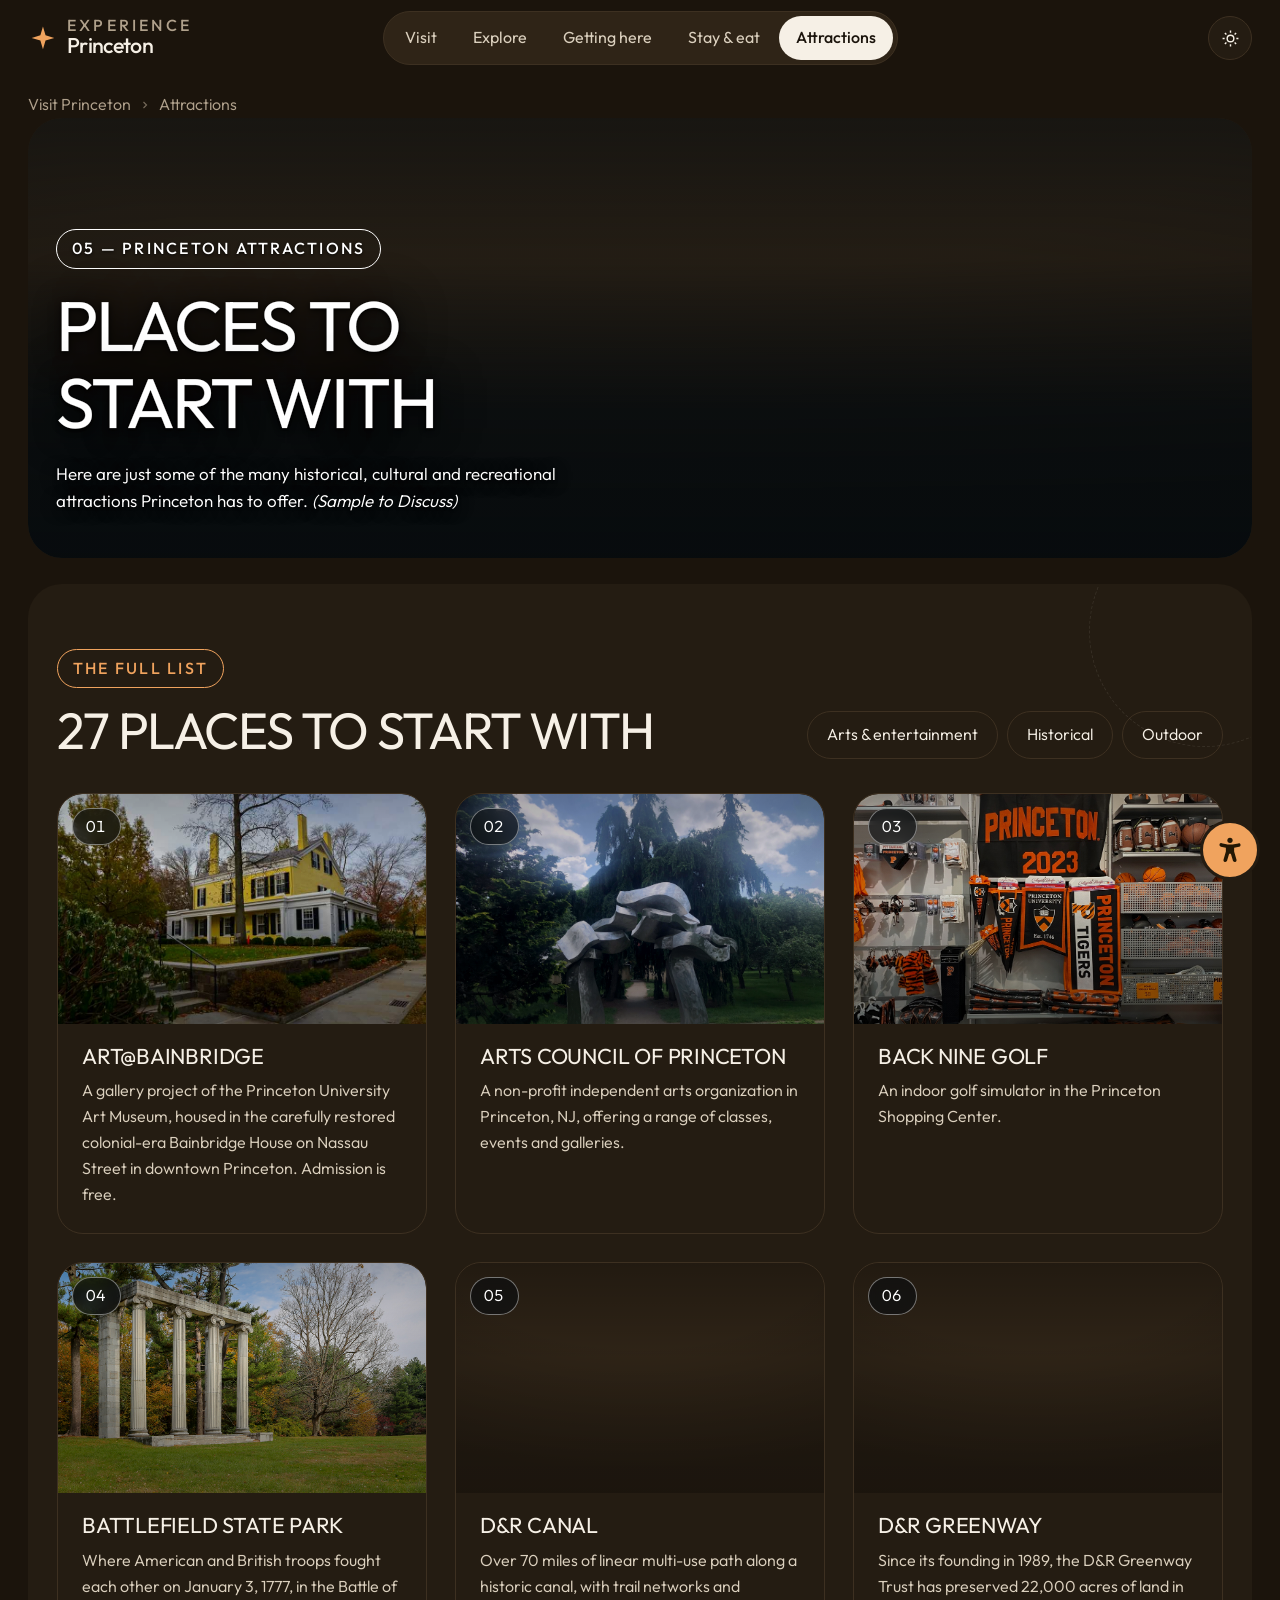
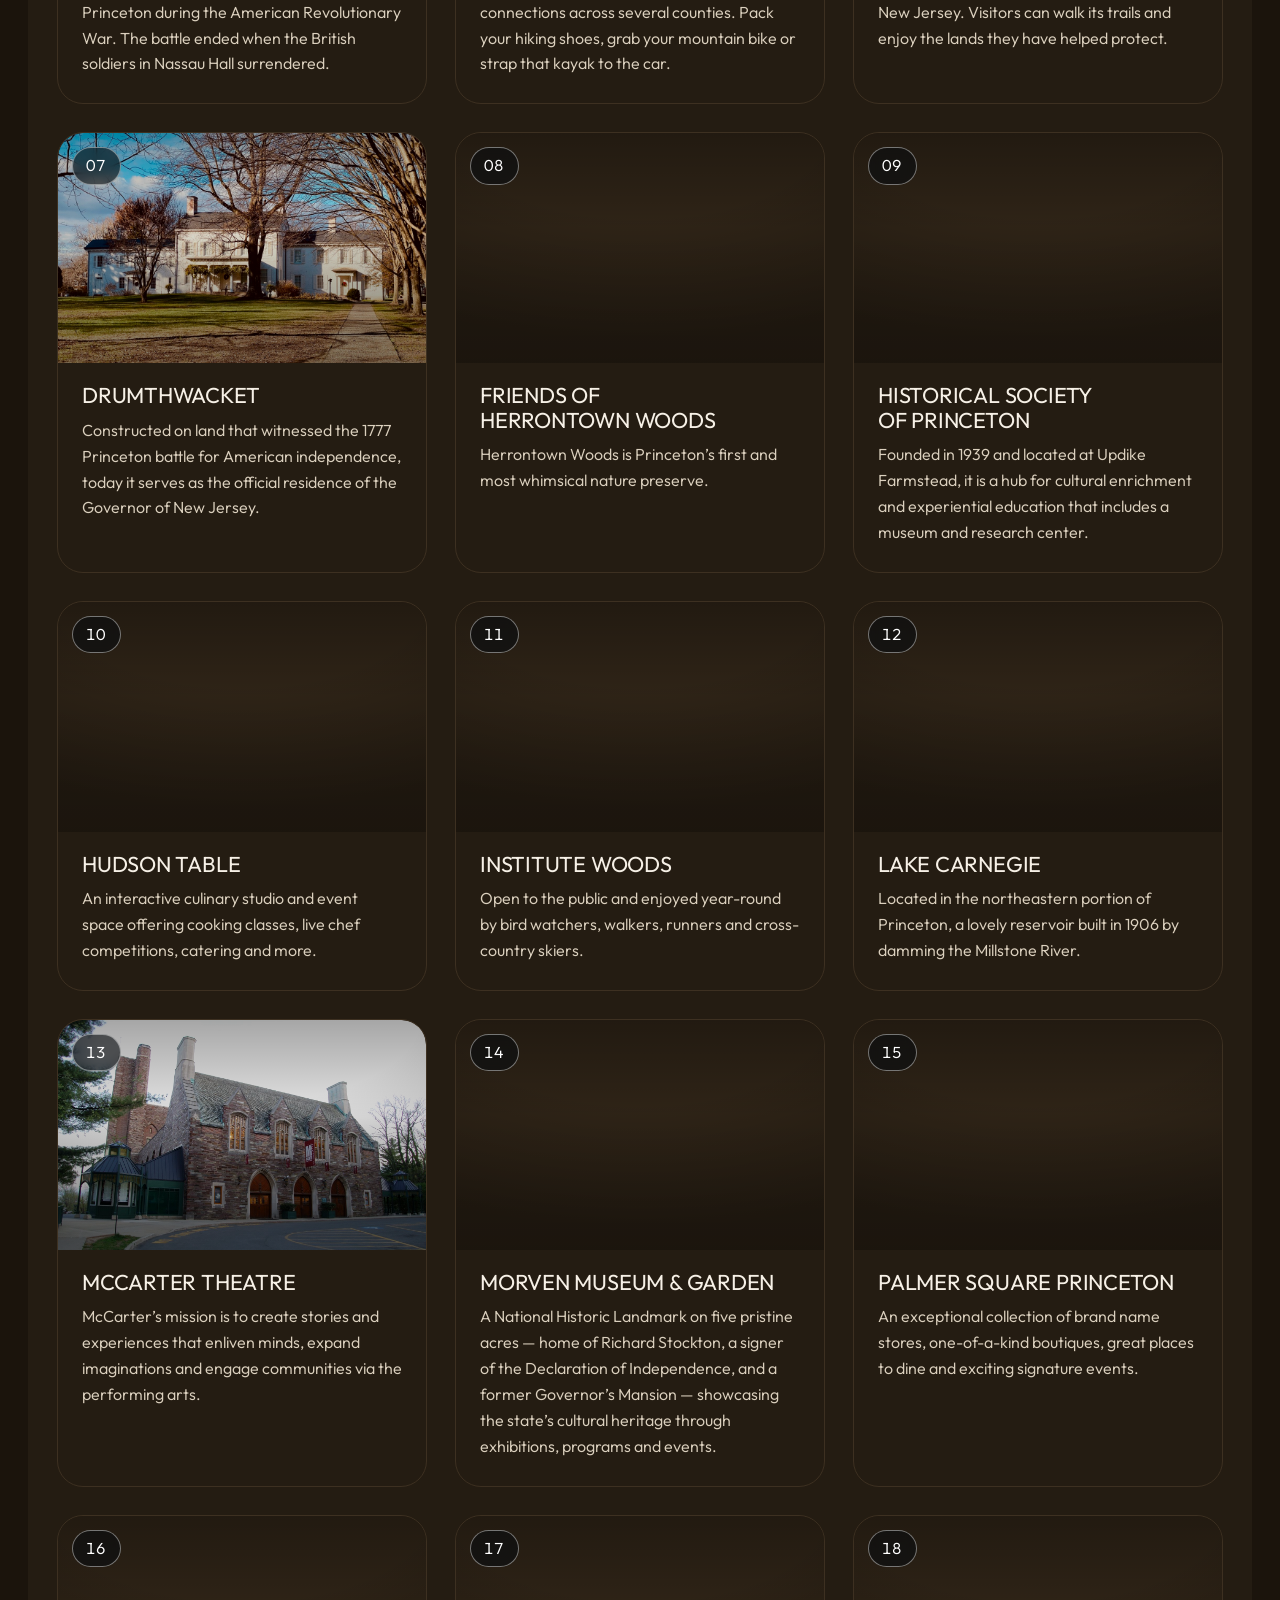
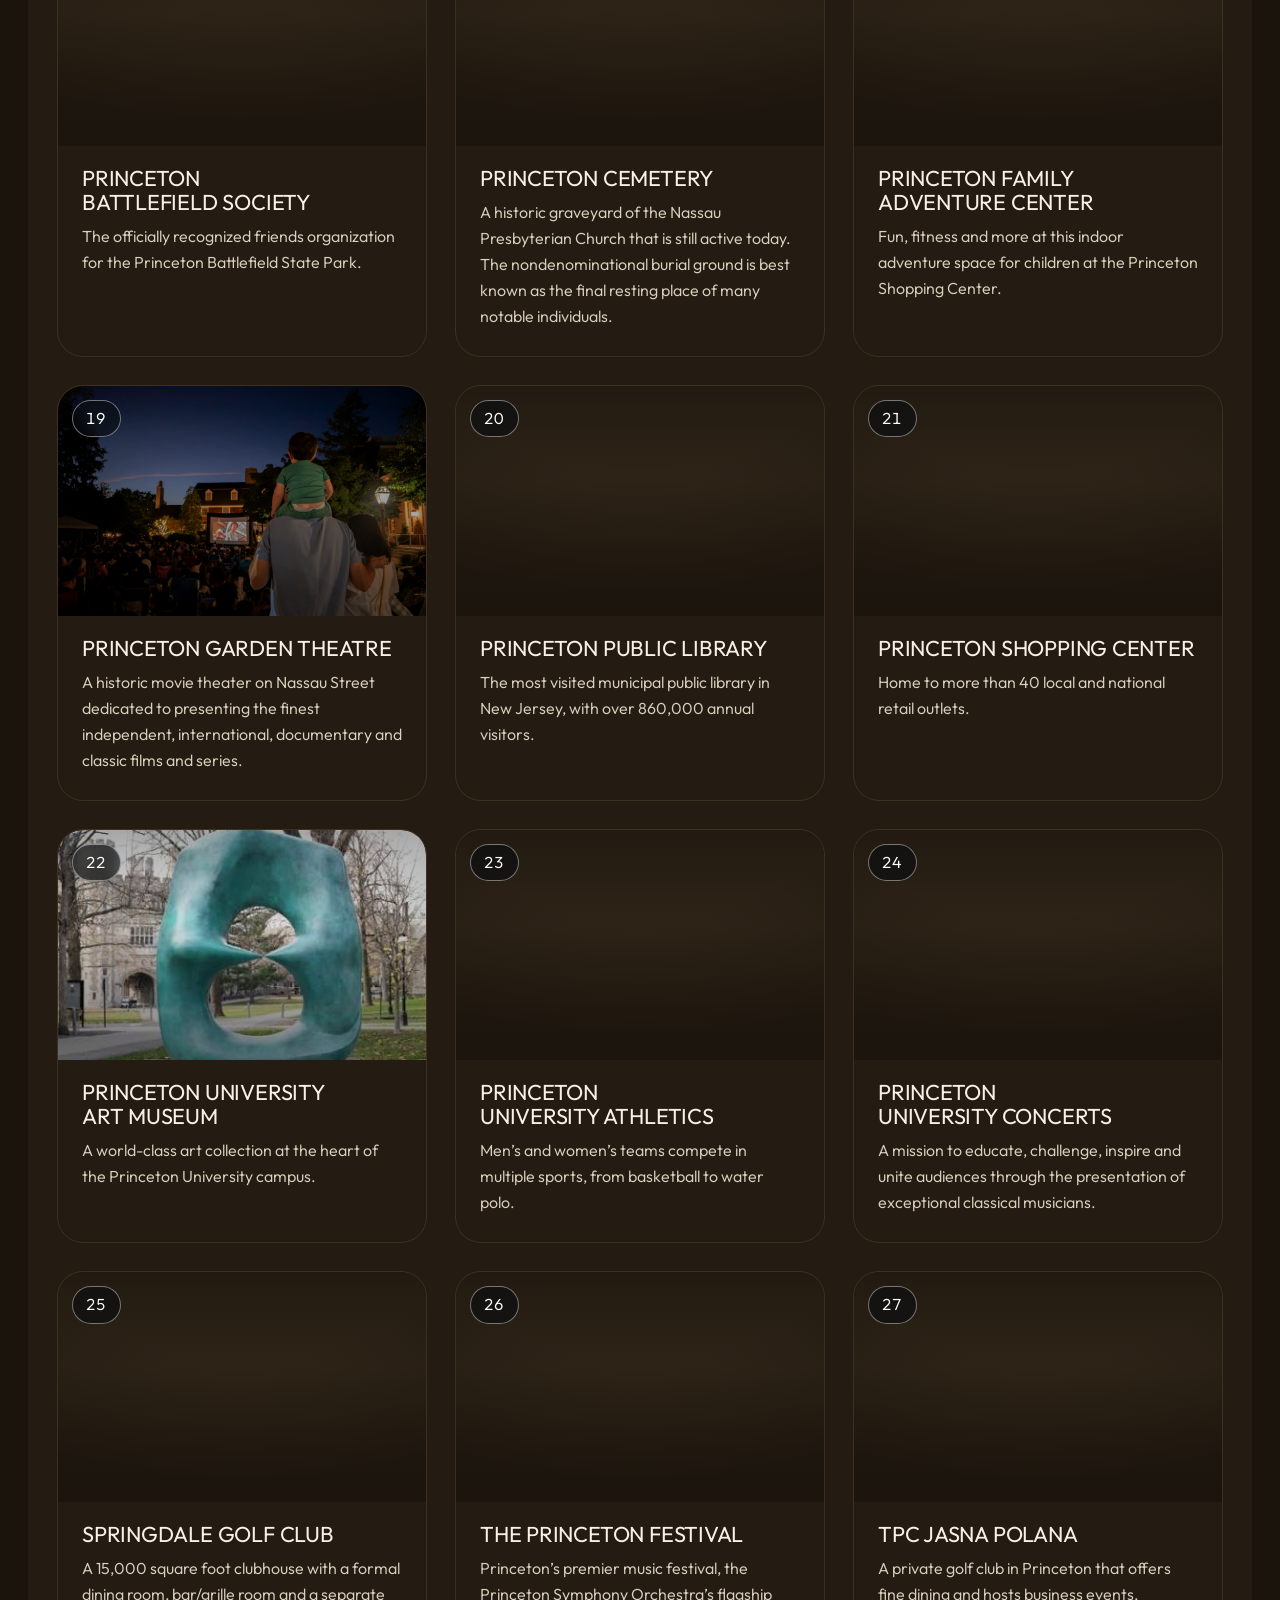
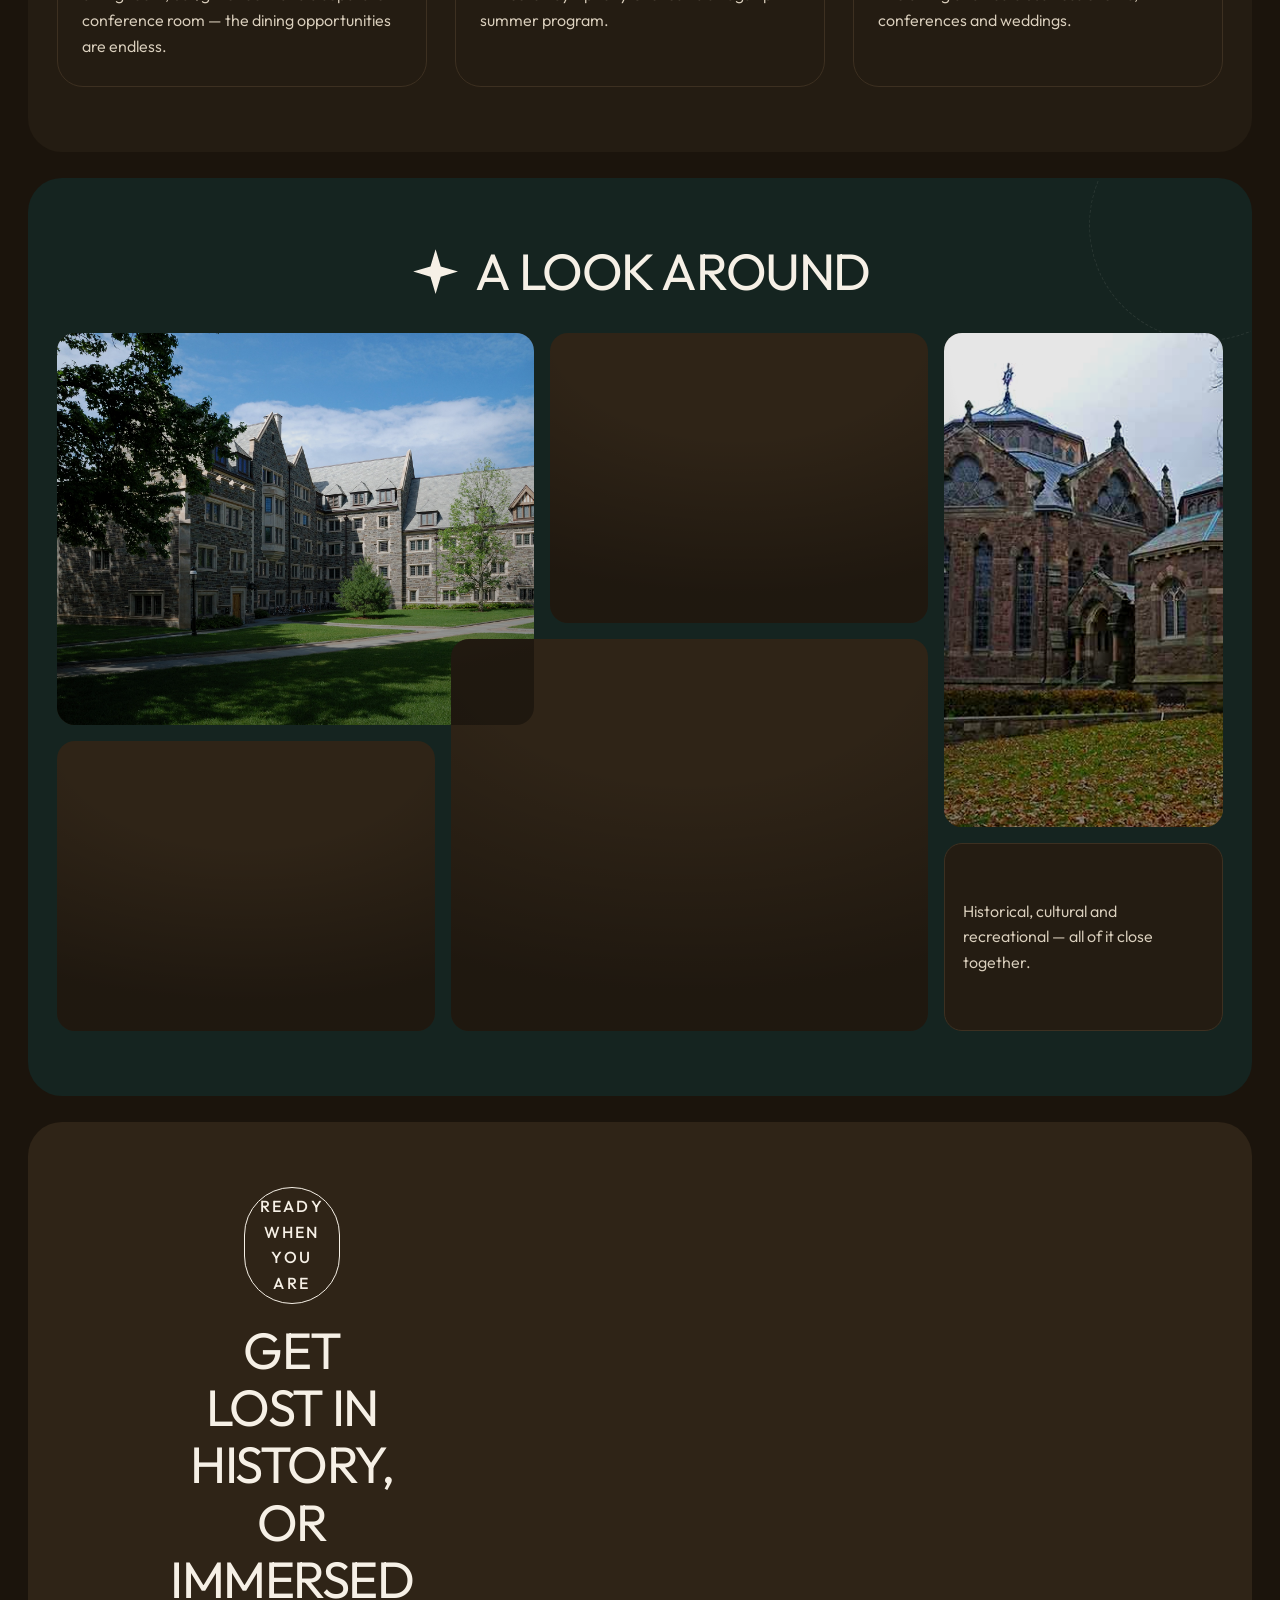
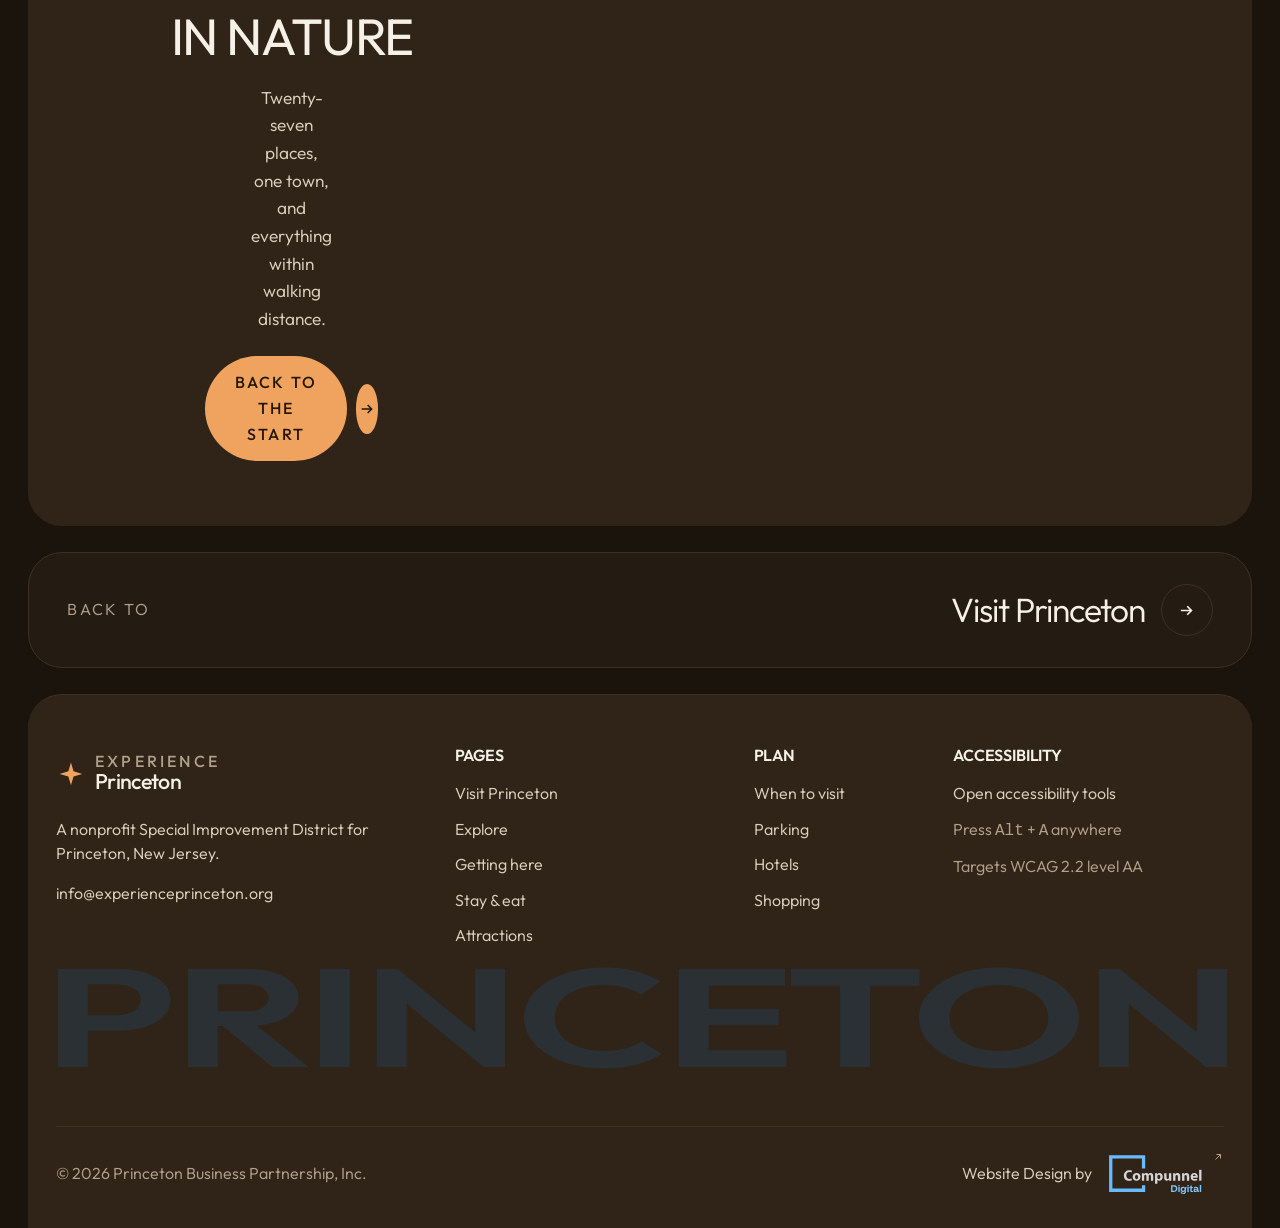
==== commit d772ff12: "Add files via upload" ====
--- a/attractions.html
+++ b/attractions.html
@@ -70,7 +70,7 @@
 <main id="main">
 
 <section class="subhero">
-  <div class="cine"><img src="assets/img/nassau-hall.webp" alt="Ivy-covered Nassau Hall framed by trees" class="" loading="lazy" decoding="async"><img src="assets/img/university-chapel.webp" alt="" class="" loading="lazy" decoding="async" aria-hidden="true"><img src="assets/img/nassau-hall.webp" alt="" class="" loading="lazy" decoding="async" aria-hidden="true"></div>
+  <div class="cine"><img src="assets/img/fitzrandolph-gate.jpg" alt="FitzRandolph Gate, the ceremonial entrance to the campus" class="" loading="lazy" decoding="async"><img src="assets/img/university-chapel.webp" alt="" class="" loading="lazy" decoding="async" aria-hidden="true"><img src="assets/img/tracery-window.jpg" alt="Carved gothic tracery in a stone window" class="" loading="lazy" decoding="async" aria-hidden="true"></div>
   <div class="hero-inner">
     <div class="hero-copy">
       <span class="kicker">05 — Princeton attractions</span>
@@ -98,92 +98,92 @@
 
     <div class="grid">
       <article class="card acard reveal c4" id="bainbridge">
-        <div class="acard-media"><div class="cine"><img src="assets/img/art-museum-store.webp" alt="The lit windows of the Princeton University Art Museum Store at night" class="" loading="lazy" decoding="async"></div><span class="acard-num">01</span></div>
+        <div class="acard-media"><div class="cine"><img src="assets/img/bainbridge-house.jpg" alt="The yellow colonial Bainbridge House on Nassau Street" class="" loading="lazy" decoding="async"></div><span class="acard-num">01</span></div>
         <h3>Art@Bainbridge</h3>
         <p>A gallery project of the Princeton University Art Museum, housed in the carefully restored colonial-era Bainbridge House on Nassau Street in downtown Princeton. Admission is free.</p>
       </article>
       <article class="card acard reveal c4">
-        <div class="acard-media"><div class="cine"><img src="assets/img/live-music-green.webp" alt="A band playing live to an outdoor crowd on the green" class="face-top" loading="lazy" decoding="async"></div><span class="acard-num">02</span></div>
+        <div class="acard-media"><div class="cine"><img src="assets/img/sculpture-arch.jpg" alt="A stainless steel arch sculpture over a garden path" class="face-top" loading="lazy" decoding="async"></div><span class="acard-num">02</span></div>
         <h3>Arts Council of Princeton</h3>
         <p>A non-profit independent arts organization in Princeton, NJ, offering a range of classes, events and galleries.</p>
       </article>
       <article class="card acard reveal c4">
-        <div class="acard-media"><div class="cine"><img src="assets/img/palmer-square-walk.webp" alt="People walking and sitting along a tree-shaded Palmer Square sidewalk" class="face-top" loading="lazy" decoding="async"></div><span class="acard-num">03</span></div>
+        <div class="acard-media"><div class="cine"><img src="assets/img/university-store.jpg" alt="Princeton pennants and sporting goods on store shelves" class="face-top" loading="lazy" decoding="async"></div><span class="acard-num">03</span></div>
         <h3>Back Nine Golf</h3>
         <p>An indoor golf simulator in the Princeton Shopping Center.</p>
       </article>
       <article class="card acard reveal c4" id="battlefield">
-        <div class="acard-media"><div class="cine"><img src="assets/img/battlefield-monument.jpg" alt="The colonnade monument at Princeton Battlefield State Park" class="" loading="lazy" decoding="async"></div><span class="acard-num">04</span></div>
+        <div class="acard-media"><div class="cine"><img src="assets/img/battlefield-colonnade.jpg" alt="The Ionic colonnade at Princeton Battlefield in autumn" class="" loading="lazy" decoding="async"></div><span class="acard-num">04</span></div>
         <h3>Battlefield State Park</h3>
         <p>Where American and British troops fought each other on January 3, 1777, in the Battle of Princeton during the American Revolutionary War. The battle ended when the British soldiers in Nassau Hall surrendered.</p>
       </article>
       <article class="card acard reveal c4" id="canal">
-        <div class="acard-media"><div class="cine"><img src="assets/img/lake-carnegie-rower.jpg" alt="A single sculler on Lake Carnegie in golden morning mist" class="" loading="lazy" decoding="async"></div><span class="acard-num">05</span></div>
+        <div class="acard-media"><div class="cine"><img src="assets/img/sculpture-dancers.jpg" alt="White dancing figures on the bank of still water" class="" loading="lazy" decoding="async"></div><span class="acard-num">05</span></div>
         <h3>D&amp;R Canal</h3>
         <p>Over 70 miles of linear multi-use path along a historic canal, with trail networks and connections across several counties. Pack your hiking shoes, grab your mountain bike or strap that kayak to the car.</p>
       </article>
       <article class="card acard reveal c4" id="greenway">
-        <div class="acard-media"><div class="cine"><img src="assets/img/marquand-chapel-autumn.jpg" alt="A brownstone Gothic chapel among fallen autumn leaves" class="" loading="lazy" decoding="async"></div><span class="acard-num">06</span></div>
+        <div class="acard-media"><div class="cine"><img src="assets/img/sculpture-pond.jpg" alt="A bronze figure sculpture above a lily pond" class="" loading="lazy" decoding="async"></div><span class="acard-num">06</span></div>
         <h3>D&amp;R Greenway</h3>
         <p>Since its founding in 1989, the D&amp;R Greenway Trust has preserved 22,000 acres of land in New Jersey. Visitors can walk its trails and enjoy the lands they have helped protect.</p>
       </article>
       <article class="card acard reveal c4">
-        <div class="acard-media"><div class="cine"><img src="assets/img/tree-lighting.jpg" alt="A tree lighting at dusk outside a historic Princeton building" class="" loading="lazy" decoding="async"></div><span class="acard-num">07</span></div>
+        <div class="acard-media"><div class="cine"><img src="assets/img/white-mansion-autumn.jpg" alt="A white colonial mansion behind bare autumn trees" class="" loading="lazy" decoding="async"></div><span class="acard-num">07</span></div>
         <h3>Drumthwacket</h3>
         <p>Constructed on land that witnessed the 1777 Princeton battle for American independence, today it serves as the official residence of the Governor of New Jersey.</p>
       </article>
       <article class="card acard reveal c4">
-        <div class="acard-media"><div class="cine"><img src="assets/img/lake-carnegie-rower.jpg" alt="A single sculler on Lake Carnegie in golden morning mist" class="" loading="lazy" decoding="async"></div><span class="acard-num">08</span></div>
+        <div class="acard-media"><div class="cine"><img src="assets/img/battlefield-snow.jpg" alt="Snow-covered pines under a deep blue sky" class="" loading="lazy" decoding="async"></div><span class="acard-num">08</span></div>
         <h3>Friends of Herrontown Woods</h3>
         <p>Herrontown Woods is Princeton’s first and most whimsical nature preserve.</p>
       </article>
       <article class="card acard reveal c4" id="hsp">
-        <div class="acard-media"><div class="cine"><img src="assets/img/marquand-chapel-autumn.jpg" alt="A brownstone Gothic chapel among fallen autumn leaves" class="" loading="lazy" decoding="async"></div><span class="acard-num">09</span></div>
+        <div class="acard-media"><div class="cine"><img src="assets/img/victorian-maple.jpg" alt="A clapboard Victorian house under a blazing orange maple" class="" loading="lazy" decoding="async"></div><span class="acard-num">09</span></div>
         <h3>Historical Society of Princeton</h3>
         <p>Founded in 1939 and located at Updike Farmstead, it is a hub for cultural enrichment and experiential education that includes a museum and research center.</p>
       </article>
       <article class="card acard reveal c4">
-        <div class="acard-media"><div class="cine"><img src="assets/img/tap-room-fireplace.webp" alt="Crossed rowing oars above the fireplace in the Yankee Doodle Tap Room" class="" loading="lazy" decoding="async"></div><span class="acard-num">10</span></div>
+        <div class="acard-media"><div class="cine"><img src="assets/img/agricola-plate.jpg" alt="A plated dish of potatoes and a poached egg" class="" loading="lazy" decoding="async"></div><span class="acard-num">10</span></div>
         <h3>Hudson Table</h3>
         <p>An interactive culinary studio and event space offering cooking classes, live chef competitions, catering and more.</p>
       </article>
       <article class="card acard reveal c4" id="institute">
-        <div class="acard-media"><div class="cine"><img src="assets/img/lake-carnegie-rower.jpg" alt="A single sculler on Lake Carnegie in golden morning mist" class="" loading="lazy" decoding="async"></div><span class="acard-num">11</span></div>
+        <div class="acard-media"><div class="cine"><img src="assets/img/prospect-garden.jpg" alt="A formal garden with clipped hedges and a fountain" class="" loading="lazy" decoding="async"></div><span class="acard-num">11</span></div>
         <h3>Institute Woods</h3>
         <p>Open to the public and enjoyed year-round by bird watchers, walkers, runners and cross-country skiers.</p>
       </article>
       <article class="card acard reveal c4" id="carnegie">
-        <div class="acard-media"><div class="cine"><img src="assets/img/lake-carnegie-rower.jpg" alt="A single sculler on Lake Carnegie in golden morning mist" class="" loading="lazy" decoding="async"></div><span class="acard-num">12</span></div>
+        <div class="acard-media"><div class="cine"><img src="assets/img/gothic-arch-tunnel.jpg" alt="A run of pointed stone arches over a flagstone path" class="" loading="lazy" decoding="async"></div><span class="acard-num">12</span></div>
         <h3>Lake Carnegie</h3>
         <p>Located in the northeastern portion of Princeton, a lovely reservoir built in 1906 by damming the Millstone River.</p>
       </article>
       <article class="card acard reveal c4" id="mccarter">
-        <div class="acard-media"><div class="cine"><img src="assets/img/choir-conductor.jpg" alt="A conductor leading a choir in performance" class="face-top" loading="lazy" decoding="async"></div><span class="acard-num">13</span></div>
+        <div class="acard-media"><div class="cine"><img src="assets/img/mccarter-theatre.jpg" alt="The brick and stone exterior of McCarter Theatre" class="face-top" loading="lazy" decoding="async"></div><span class="acard-num">13</span></div>
         <h3>McCarter Theatre</h3>
         <p>McCarter’s mission is to create stories and experiences that enliven minds, expand imaginations and engage communities via the performing arts.</p>
       </article>
       <article class="card acard reveal c4" id="morven">
-        <div class="acard-media"><div class="cine"><img src="assets/img/tree-lighting.jpg" alt="A tree lighting at dusk outside a historic Princeton building" class="" loading="lazy" decoding="async"></div><span class="acard-num">14</span></div>
+        <div class="acard-media"><div class="cine"><img src="assets/img/morven-snow.jpg" alt="Morven, a white colonial mansion, under fresh snow" class="" loading="lazy" decoding="async"></div><span class="acard-num">14</span></div>
         <h3>Morven Museum &amp; Garden</h3>
         <p>A National Historic Landmark on five pristine acres — home of Richard Stockton, a signer of the Declaration of Independence, and a former Governor’s Mansion — showcasing the state’s cultural heritage through exhibitions, programs and events.</p>
       </article>
       <article class="card acard reveal c4">
-        <div class="acard-media"><div class="cine"><img src="assets/img/palmer-square-evening.webp" alt="Shops and lamplight around Palmer Square at golden hour" class="face-top" loading="lazy" decoding="async"></div><span class="acard-num">15</span></div>
+        <div class="acard-media"><div class="cine"><img src="assets/img/hamilton-tudor.jpg" alt="The half-timbered Tudor shopfronts of Palmer Square at Christmas" class="face-top" loading="lazy" decoding="async"></div><span class="acard-num">15</span></div>
         <h3>Palmer Square Princeton</h3>
         <p>An exceptional collection of brand name stores, one-of-a-kind boutiques, great places to dine and exciting signature events.</p>
       </article>
       <article class="card acard reveal c4">
-        <div class="acard-media"><div class="cine"><img src="assets/img/battlefield-monument.jpg" alt="The colonnade monument at Princeton Battlefield State Park" class="" loading="lazy" decoding="async"></div><span class="acard-num">16</span></div>
+        <div class="acard-media"><div class="cine"><img src="assets/img/battlefield-monument.jpg" alt="The colonnade monument at Princeton Battlefield" class="" loading="lazy" decoding="async"></div><span class="acard-num">16</span></div>
         <h3>Princeton Battlefield Society</h3>
         <p>The officially recognized friends organization for the Princeton Battlefield State Park.</p>
       </article>
       <article class="card acard reveal c4" id="cemetery">
-        <div class="acard-media"><div class="cine"><img src="assets/img/marquand-chapel-autumn.jpg" alt="A brownstone Gothic chapel among fallen autumn leaves" class="" loading="lazy" decoding="async"></div><span class="acard-num">17</span></div>
+        <div class="acard-media"><div class="cine"><img src="assets/img/cemetery-sign.jpg" alt="The Princeton Cemetery marker among old headstones" class="" loading="lazy" decoding="async"></div><span class="acard-num">17</span></div>
         <h3>Princeton Cemetery</h3>
         <p>A historic graveyard of the Nassau Presbyterian Church that is still active today. The nondenominational burial ground is best known as the final resting place of many notable individuals.</p>
       </article>
       <article class="card acard reveal c4">
-        <div class="acard-media"><div class="cine"><img src="assets/img/movie-night.webp" alt="Families watching an outdoor film screening at dusk" class="face-top" loading="lazy" decoding="async"></div><span class="acard-num">18</span></div>
+        <div class="acard-media"><div class="cine"><img src="assets/img/bent-spoon-gelato.jpg" alt="Tubs of gelato in many flavours" class="face-top" loading="lazy" decoding="async"></div><span class="acard-num">18</span></div>
         <h3>Princeton Family Adventure Center</h3>
         <p>Fun, fitness and more at this indoor adventure space for children at the Princeton Shopping Center.</p>
       </article>
@@ -193,42 +193,42 @@
         <p>A historic movie theater on Nassau Street dedicated to presenting the finest independent, international, documentary and classic films and series.</p>
       </article>
       <article class="card acard reveal c4" id="library">
-        <div class="acard-media"><div class="cine"><img src="assets/img/campus-stone-college.jpg" alt="A stone collegiate building and lawn on the Princeton campus" class="" loading="lazy" decoding="async"></div><span class="acard-num">20</span></div>
+        <div class="acard-media"><div class="cine"><img src="assets/img/holder-courtyard.jpg" alt="A stone courtyard framed by a gothic arch" class="" loading="lazy" decoding="async"></div><span class="acard-num">20</span></div>
         <h3>Princeton Public Library</h3>
         <p>The most visited municipal public library in New Jersey, with over 860,000 annual visitors.</p>
       </article>
       <article class="card acard reveal c4">
-        <div class="acard-media"><div class="cine"><img src="assets/img/palmer-square-walk.webp" alt="People walking and sitting along a tree-shaded Palmer Square sidewalk" class="face-top" loading="lazy" decoding="async"></div><span class="acard-num">21</span></div>
+        <div class="acard-media"><div class="cine"><img src="assets/img/palmer-square-walk.webp" alt="People walking a tree-shaded shopping street" class="face-top" loading="lazy" decoding="async"></div><span class="acard-num">21</span></div>
         <h3>Princeton Shopping Center</h3>
         <p>Home to more than 40 local and national retail outlets.</p>
       </article>
       <article class="card acard reveal c4">
-        <div class="acard-media"><div class="cine"><img src="assets/img/art-museum-store.webp" alt="The lit windows of the Princeton University Art Museum Store at night" class="" loading="lazy" decoding="async"></div><span class="acard-num">22</span></div>
+        <div class="acard-media"><div class="cine"><img src="assets/img/moore-oval.jpg" alt="Henry Moore's green bronze Oval with Points on the campus lawn" class="" loading="lazy" decoding="async"></div><span class="acard-num">22</span></div>
         <h3>Princeton University Art Museum</h3>
         <p>A world-class art collection at the heart of the Princeton University campus.</p>
       </article>
       <article class="card acard reveal c4">
-        <div class="acard-media"><div class="cine"><img src="assets/img/lake-carnegie-rower.jpg" alt="A single sculler on Lake Carnegie in golden morning mist" class="" loading="lazy" decoding="async"></div><span class="acard-num">23</span></div>
+        <div class="acard-media"><div class="cine"><img src="assets/img/nassau-hall-tigers.jpg" alt="The bronze Princeton tigers on the steps of Nassau Hall" class="" loading="lazy" decoding="async"></div><span class="acard-num">23</span></div>
         <h3>Princeton University Athletics</h3>
         <p>Men’s and women’s teams compete in multiple sports, from basketball to water polo.</p>
       </article>
       <article class="card acard reveal c4">
-        <div class="acard-media"><div class="cine"><img src="assets/img/choir-conductor.jpg" alt="A conductor leading a choir in performance" class="face-top" loading="lazy" decoding="async"></div><span class="acard-num">24</span></div>
+        <div class="acard-media"><div class="cine"><img src="assets/img/chapel-interior.jpg" alt="Stained glass and vaulting inside the Princeton University Chapel" class="face-top" loading="lazy" decoding="async"></div><span class="acard-num">24</span></div>
         <h3>Princeton University Concerts</h3>
         <p>A mission to educate, challenge, inspire and unite audiences through the presentation of exceptional classical musicians.</p>
       </article>
       <article class="card acard reveal c4">
-        <div class="acard-media"><div class="cine"><img src="assets/img/campus-stone-college.jpg" alt="A stone collegiate building and lawn on the Princeton campus" class="" loading="lazy" decoding="async"></div><span class="acard-num">25</span></div>
+        <div class="acard-media"><div class="cine"><img src="assets/img/autumn-beech-tower.jpg" alt="A blazing copper beech beside the chapel tower" class="" loading="lazy" decoding="async"></div><span class="acard-num">25</span></div>
         <h3>Springdale Golf Club</h3>
         <p>A 15,000 square foot clubhouse with a formal dining room, bar/grille room and a separate conference room — the dining opportunities are endless.</p>
       </article>
       <article class="card acard reveal c4">
-        <div class="acard-media"><div class="cine"><img src="assets/img/carols-concert.jpg" alt="A candlelit choral concert in a Princeton chapel at Christmas" class="face-top" loading="lazy" decoding="async"></div><span class="acard-num">26</span></div>
+        <div class="acard-media"><div class="cine"><img src="assets/img/carols-concert.jpg" alt="A candlelit choral concert in a Princeton chapel" class="face-top" loading="lazy" decoding="async"></div><span class="acard-num">26</span></div>
         <h3>The Princeton Festival</h3>
         <p>Princeton’s premier music festival, the Princeton Symphony Orchestra’s flagship summer program.</p>
       </article>
       <article class="card acard reveal c4">
-        <div class="acard-media"><div class="cine"><img src="assets/img/tap-room-patio.webp" alt="Red umbrellas over an outdoor terrace at dusk on Palmer Square" class="" loading="lazy" decoding="async"></div><span class="acard-num">27</span></div>
+        <div class="acard-media"><div class="cine"><img src="assets/img/terhune-tasting.jpg" alt="Wine being poured at a tasting counter" class="" loading="lazy" decoding="async"></div><span class="acard-num">27</span></div>
         <h3>TPC Jasna Polana</h3>
         <p>A private golf club in Princeton that offers fine dining and hosts business events, conferences and weddings.</p>
       </article>
@@ -243,7 +243,7 @@
       <figure class="p1"><div class="cine"><img src="assets/img/campus-stone-college.jpg" alt="A stone collegiate building and lawn on the Princeton campus" class="" loading="lazy" decoding="async"></div></figure>
       <figure class="p2"><div class="cine"><img src="assets/img/lake-carnegie-rower.jpg" alt="A single sculler on Lake Carnegie in golden morning mist" class="" loading="lazy" decoding="async"></div></figure>
       <figure class="p3"><div class="cine"><img src="assets/img/marquand-chapel-autumn.jpg" alt="A brownstone Gothic chapel among fallen autumn leaves" class="" loading="lazy" decoding="async"></div></figure>
-      <figure class="p4"><div class="cine"><img src="assets/img/battlefield-monument.jpg" alt="The colonnade monument at Princeton Battlefield State Park" class="" loading="lazy" decoding="async"></div></figure>
+      <figure class="p4"><div class="cine"><img src="assets/img/alexander-hall.jpg" alt="The Romanesque stonework of Alexander Hall" class="" loading="lazy" decoding="async"></div></figure>
       <figure class="p5"><div class="cine"><img src="assets/img/palmer-square-evening.webp" alt="Shops and lamplight around Palmer Square at golden hour" class="face-top" loading="lazy" decoding="async"></div></figure>
       <p class="pnote">Historical, cultural and recreational — all of it close together.</p>
     </div>
--- a/assets/styles.css
+++ b/assets/styles.css
@@ -829,7 +829,6 @@
 body.home .hero{margin-top:8px}
 
 /* the hero image is shown clean — contrast comes from the photograph */
-.hero.clean::after{display:none}
 .hero.clean{min-height:min(84vh,700px)}
 .hero.clean .hero-copy{background:none;border:0;backdrop-filter:none;padding:0;max-width:42rem}
 .hero.clean .hero-copy h1{text-shadow:0 2px 10px rgba(0,0,0,.42)}
@@ -906,85 +905,43 @@
   .arrows{justify-content:flex-start}
 }
 
-/* ---------- 27. HERO FILM: the circle IS the video, and it morphs ------- */
-.filmbox{
-  position:relative;width:100%;aspect-ratio:1;border-radius:50%;overflow:hidden;
-  border:1px solid rgba(255,255,255,.6);background:#000;
-  transition:top .72s cubic-bezier(.6,0,.2,1),left .72s cubic-bezier(.6,0,.2,1),
-             width .72s cubic-bezier(.6,0,.2,1),height .72s cubic-bezier(.6,0,.2,1),
-             border-radius .72s cubic-bezier(.6,0,.2,1),border-color .4s}
-.filmbox video{width:100%;height:100%;object-fit:cover;display:block}
-
-/* expanded: sits above every other layer in the header, so text and
-   controls simply fall behind it */
-.filmbox.is-open{z-index:30;border-radius:var(--r-xl);border-color:transparent;aspect-ratio:auto}
-
-/* play sits on the circle, cross sits on the expanded film */
-.badge-play{
-  position:absolute;left:50%;top:50%;transform:translate(-50%,-50%);z-index:4;
-  width:clamp(52px,6vw,64px);aspect-ratio:1;border-radius:50%;border:0;
-  background:rgba(255,255,255,.92);display:grid;place-items:center;
-  transition:transform .25s,opacity .3s,background .2s}
-.badge-play:hover{background:#fff;transform:translate(-50%,-50%) scale(1.08)}
-.badge-play svg{width:18px;height:18px;margin-left:3px;color:#14171a}
-.filmbox.is-open .badge-play{opacity:0;pointer-events:none}
-
-.film-close{
-  position:absolute;right:18px;top:18px;z-index:5;width:48px;height:48px;border-radius:50%;
-  background:rgba(255,255,255,.92);border:0;display:grid;place-items:center;color:#14171a;
-  opacity:0;pointer-events:none;transform:scale(.8);
-  transition:opacity .3s .5s,transform .3s .5s,background .2s}
-.filmbox.is-open .film-close{opacity:1;pointer-events:auto;transform:none}
-.film-close:hover{background:#fff;transform:rotate(90deg)}
-.film-close svg{width:20px;height:20px}
-
-/* ---------- 28. HERO CAROUSEL ------------------------------------------ */
-.heroslides{position:absolute;inset:0;z-index:0}
-.heroslide{position:absolute;inset:0;opacity:0;visibility:hidden;
-  transition:opacity .8s ease,transform 1.2s cubic-bezier(.2,.8,.3,1);transform:scale(1.04)}
-.heroslide.on{opacity:1;visibility:visible;transform:scale(1)}
-.heroslide .cine{position:absolute;inset:0}
-.heroslide .cine img{filter:contrast(1.16) saturate(1.12)}
-/* legibility floor for white text over any frame */
-.heroslide::after{content:"";position:absolute;inset:0;
-  background:linear-gradient(90deg,rgba(12,9,6,.62) 0%,rgba(12,9,6,.28) 46%,rgba(12,9,6,.1) 100%)}
-
-.herobar{position:absolute;right:var(--gutter);bottom:clamp(26px,3.4vw,46px);z-index:6;
+
+/* ---------- 27. HERO VIDEO + CIRCLE ------------------------------------ */
+.herovideo{
+  position:absolute;inset:0;width:100%;height:100%;object-fit:cover;z-index:0;
+  filter:contrast(1.12) saturate(1.08)}
+/* legibility scrim over the footage */
+.hero.clean::after{
+  content:"";position:absolute;inset:0;z-index:1;pointer-events:none;display:block;
+  background:linear-gradient(90deg,rgba(10,8,5,.66) 0%,rgba(10,8,5,.3) 48%,rgba(10,8,5,.12) 100%)}
+.hero.clean .hero-inner,.hero.clean .hero-note,
+.hero.clean .badge,.hero.clean .herobar{position:relative;z-index:3}
+.hero.clean .hero-note,.hero.clean .badge,.hero.clean .herobar{position:absolute}
+
+/* the circle is decorative for now — no play control */
+.filmbox{position:relative;width:100%;aspect-ratio:1;border-radius:50%;overflow:hidden;
+  border:1px solid rgba(255,255,255,.6)}
+.filmbox img{width:100%;height:100%;object-fit:cover;display:block}
+
+/* static labels */
+.herobar{position:absolute;right:var(--gutter);bottom:clamp(26px,3.4vw,46px);z-index:3;
   display:flex;align-items:center;justify-content:flex-end;gap:18px;flex-wrap:wrap}
-.heronav{display:flex;align-items:center;gap:12px}
-.heronav button{width:46px;height:46px;border-radius:50%;border:1.5px solid rgba(255,255,255,.55);
-  background:rgba(255,255,255,.14);backdrop-filter:blur(8px);color:#fff;display:grid;place-items:center;
-  transition:background .2s,transform .2s}
-.heronav button:hover{background:#fff;color:#14171a;transform:translateY(-2px)}
-.heronav svg{width:16px;height:16px}
-.herocount{color:#fff;font-size:1em;letter-spacing:.1em;font-variant-numeric:tabular-nums;
-  text-shadow:0 1px 6px rgba(0,0,0,.6)}
-.herodots{display:flex;gap:8px;align-items:center}
-.herodots button{width:9px;height:9px;padding:0;border-radius:99px;border:0;
-  background:rgba(255,255,255,.45);transition:all .3s}
-.herodots button[aria-current="true"]{background:#fff;width:30px}
-
-/* the three tag pills ARE the slide labels */
-.tags .pill{cursor:pointer}
-.tags .pill[aria-current="true"]{background:#fff;color:var(--ink);border-color:#fff;
-  transform:rotate(-24deg)}
-.tags .pill:not([aria-current="true"]){transform:none}
-
-
-/* ---------- 29. 16px floor housekeeping -------------------------------- */
-/* uppercase headings: give the wider setting a little more room */
-.h-xl,.h-lg{letter-spacing:-.015em}
-.card h3,.acard h3,.pcard h3{letter-spacing:-.005em;line-height:1.25}
-.kicker,.pill,.chip{letter-spacing:.06em}
-/* the hero pills and controls now sit at 16px — keep them from crowding */
-.tags .pill{padding:9px 15px}
-.badge-labels span{font-size:1em}
-
-
-/* ---------- 30. HERO BASE LAYER + FILM ---------------------------------- */
-.herobase{position:absolute;inset:0;z-index:-1;overflow:hidden}
-.herobase img{width:100%;height:100%;object-fit:cover;filter:contrast(1.1) saturate(1.05) brightness(.9)}
-.hero.clean{isolation:isolate}
-.hero.is-playing .herobar{opacity:0;pointer-events:none;transition:opacity .3s}
-
-.filmslot{width:100%;aspect-ratio:1;border-radius:50%;pointer-events:none}
+.tags{display:flex;align-items:center;gap:10px}
+.tags .pill{background:rgba(255,255,255,.16);border-color:rgba(255,255,255,.5);color:#fff;
+  backdrop-filter:blur(6px);cursor:default}
+.tags .pill.tilt{transform:rotate(-24deg);background:#fff;color:var(--ink);border-color:#fff}
+.tags .pill:hover{background:rgba(255,255,255,.16);color:#fff;border-color:rgba(255,255,255,.5);transform:none}
+.tags .pill.tilt:hover{background:#fff;color:var(--ink);transform:rotate(-24deg)}
+
+@media(max-width:1080px){
+  .hero-note{display:none}
+  .badge{top:auto;bottom:clamp(96px,16vw,150px);width:clamp(140px,26vw,190px)}
+  .badge-ring{display:none}
+  .badge-labels{right:calc(100% + 16px);gap:12px}
+}
+@media(max-width:760px){
+  .herobar{position:static;justify-content:flex-start;padding:18px var(--gutter) 0}
+  .badge{right:auto;left:50%;transform:translateX(-50%);top:clamp(70px,18vw,120px);
+    bottom:auto;width:clamp(128px,40vw,168px)}
+  .badge-labels{display:none}
+}
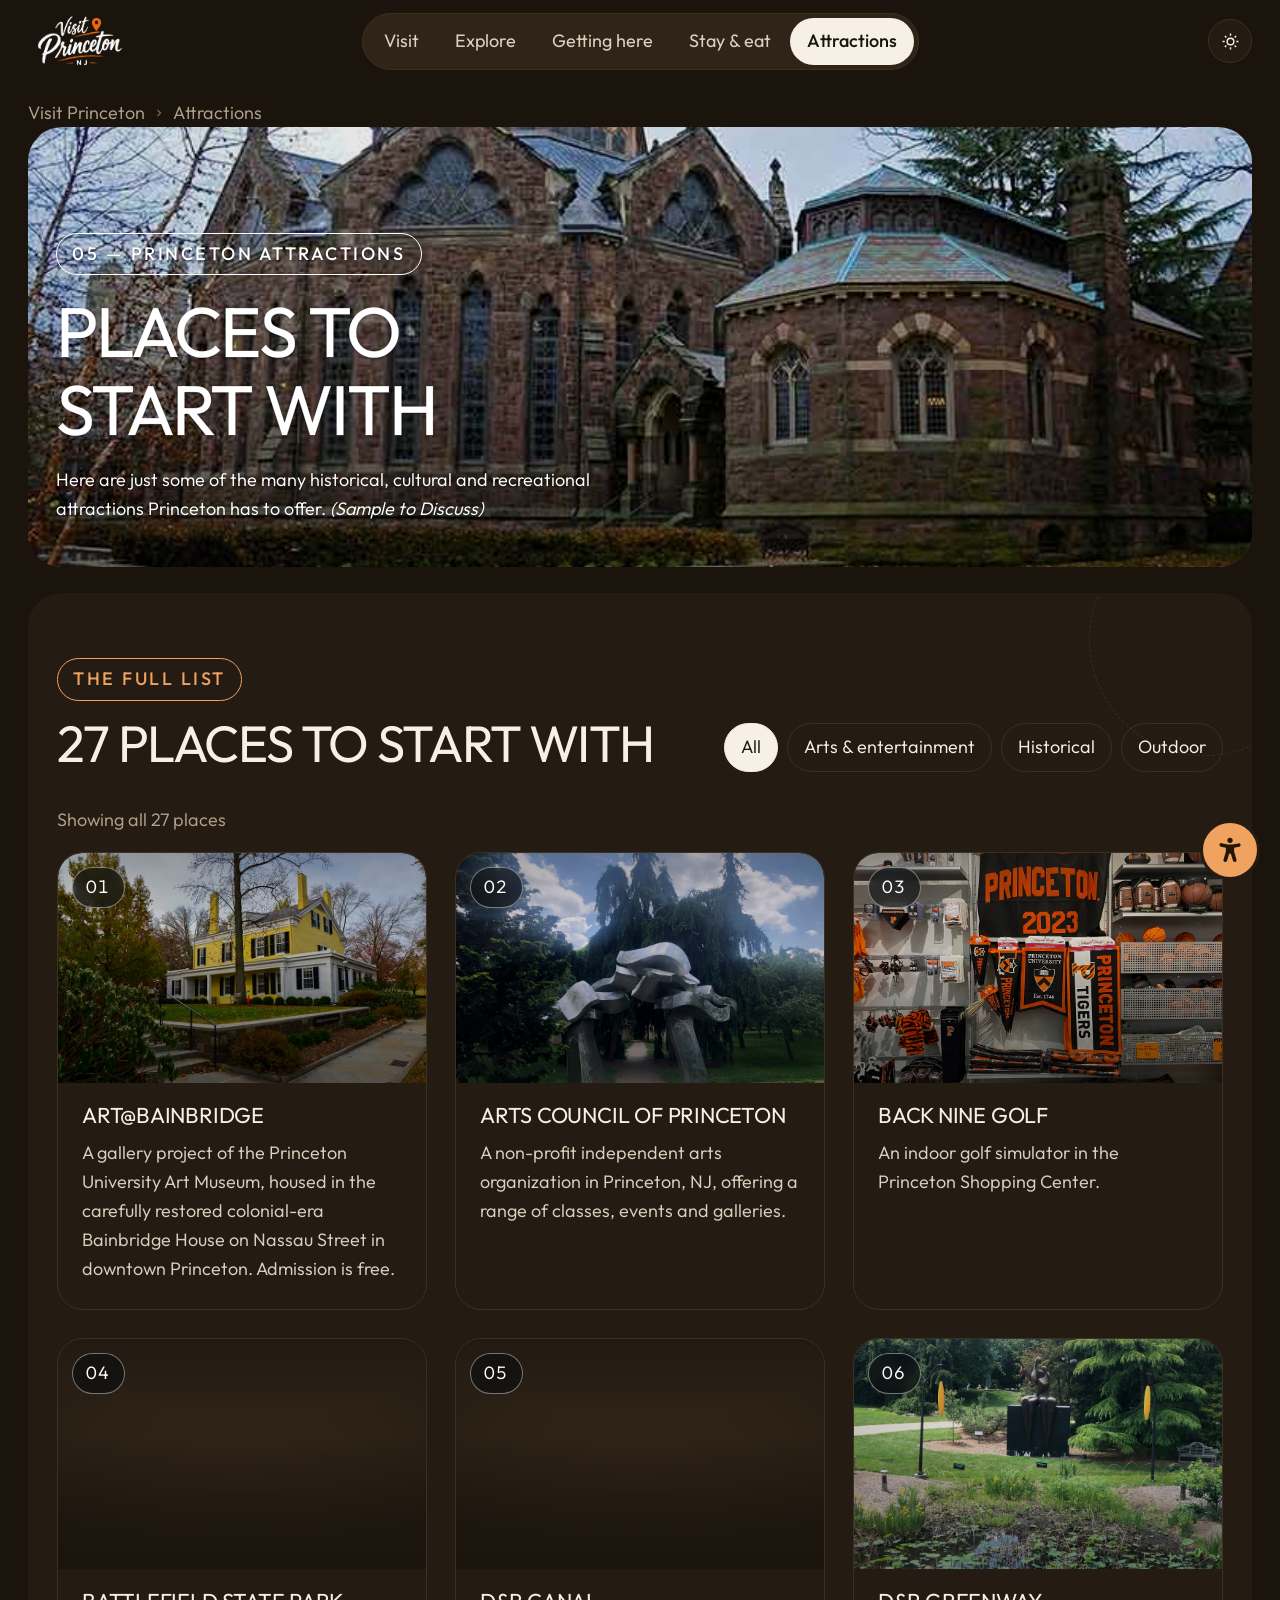
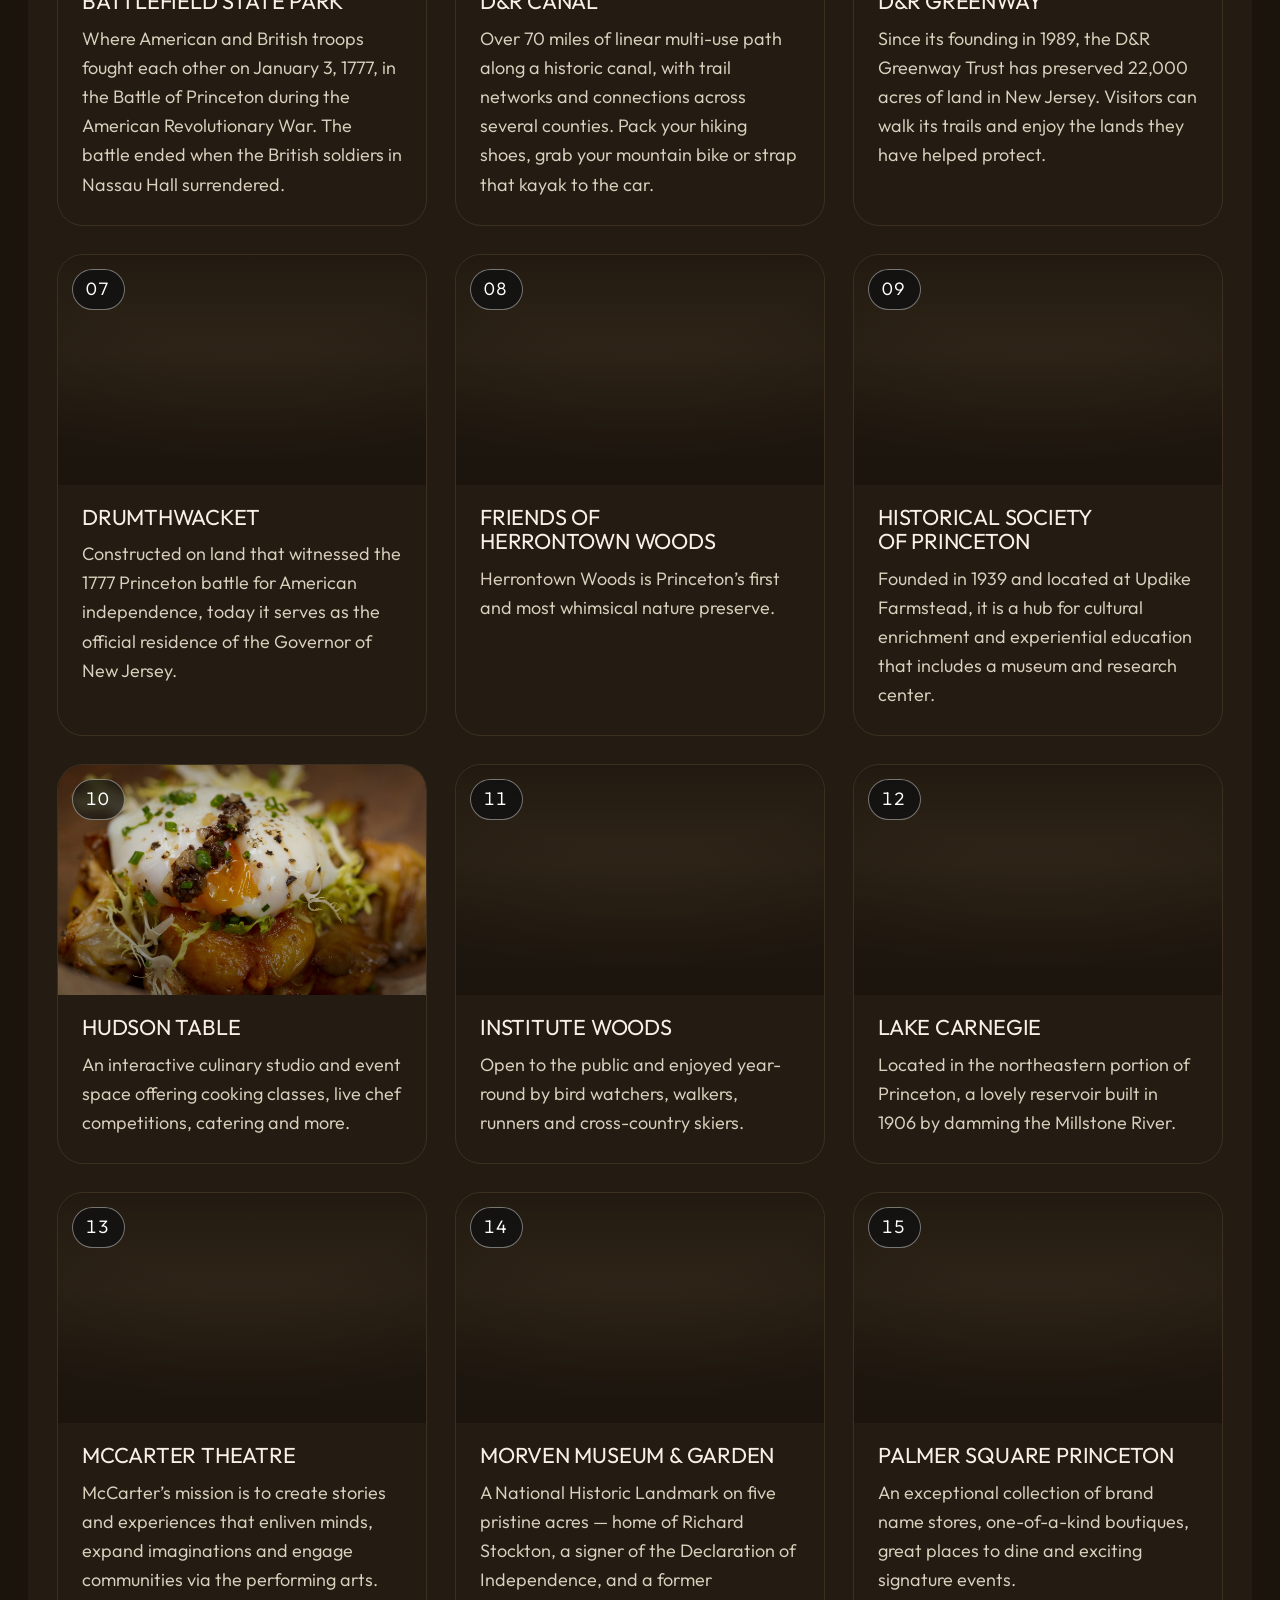
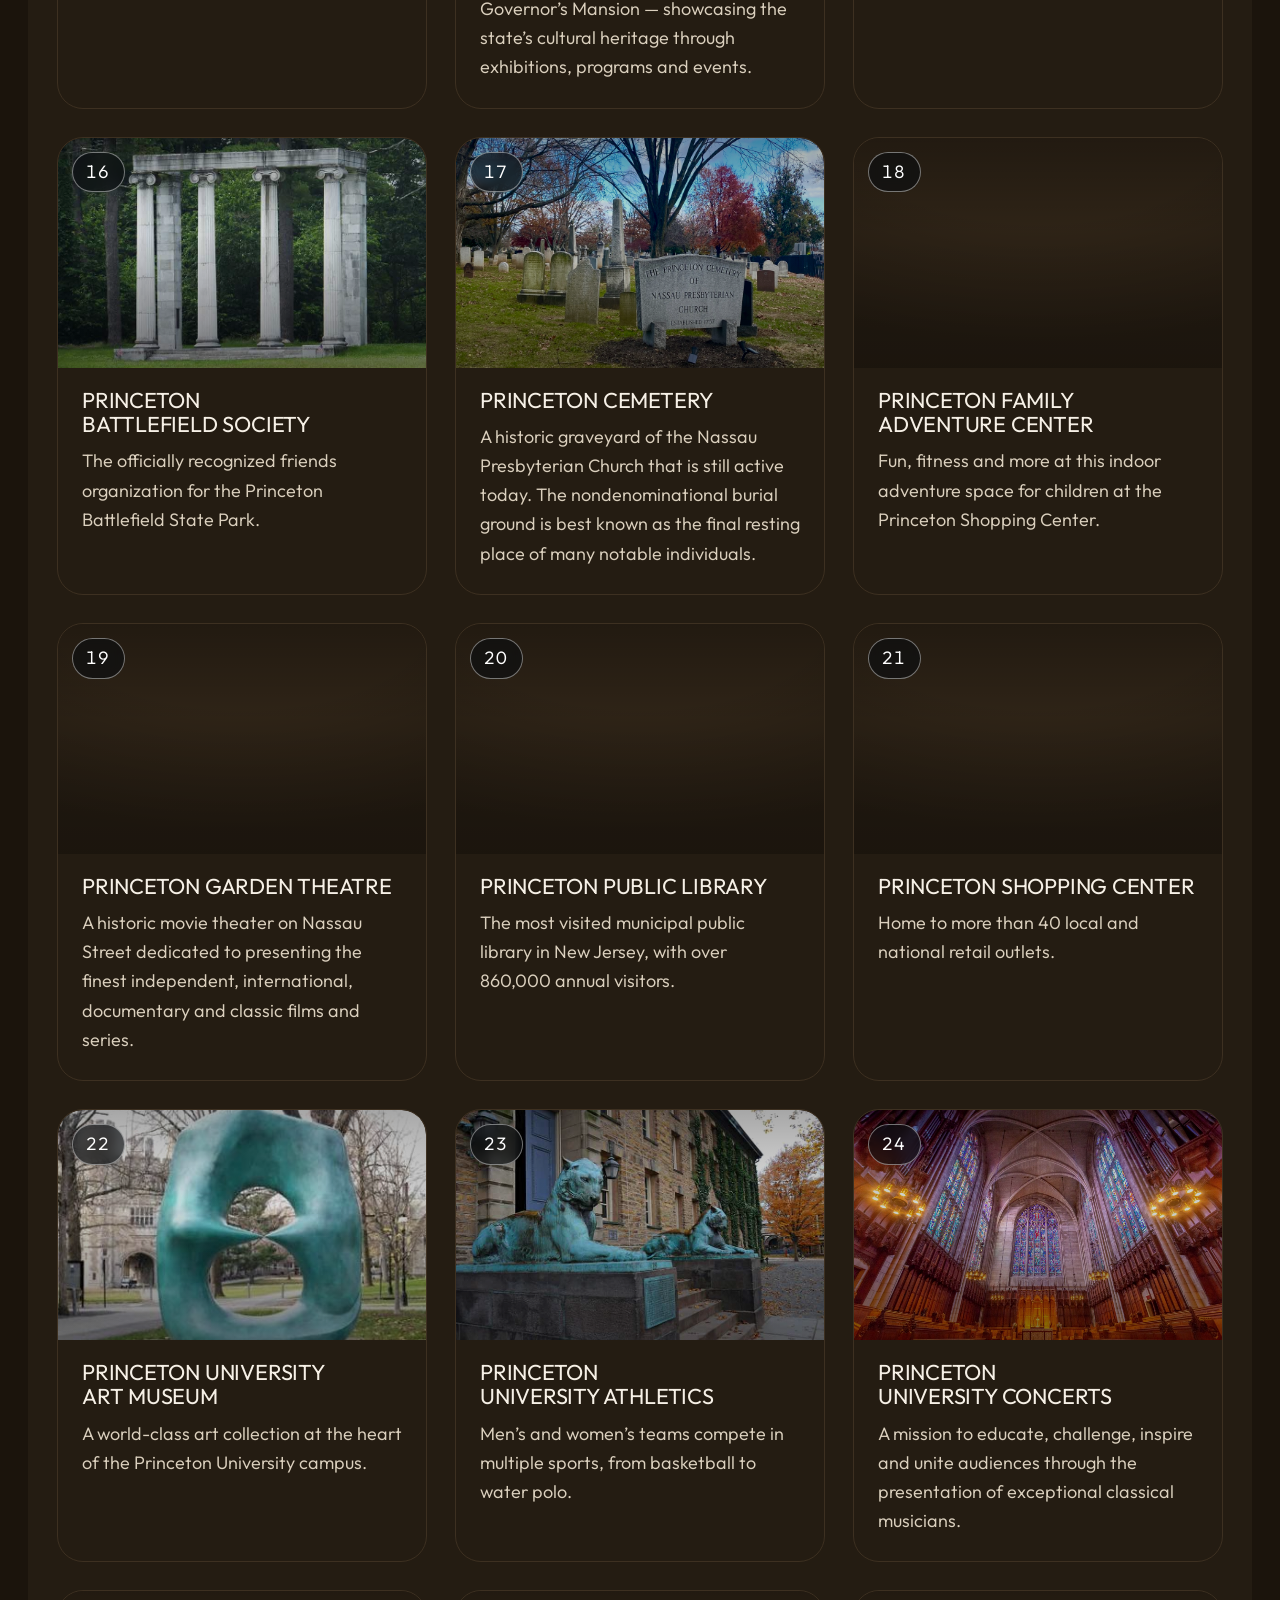
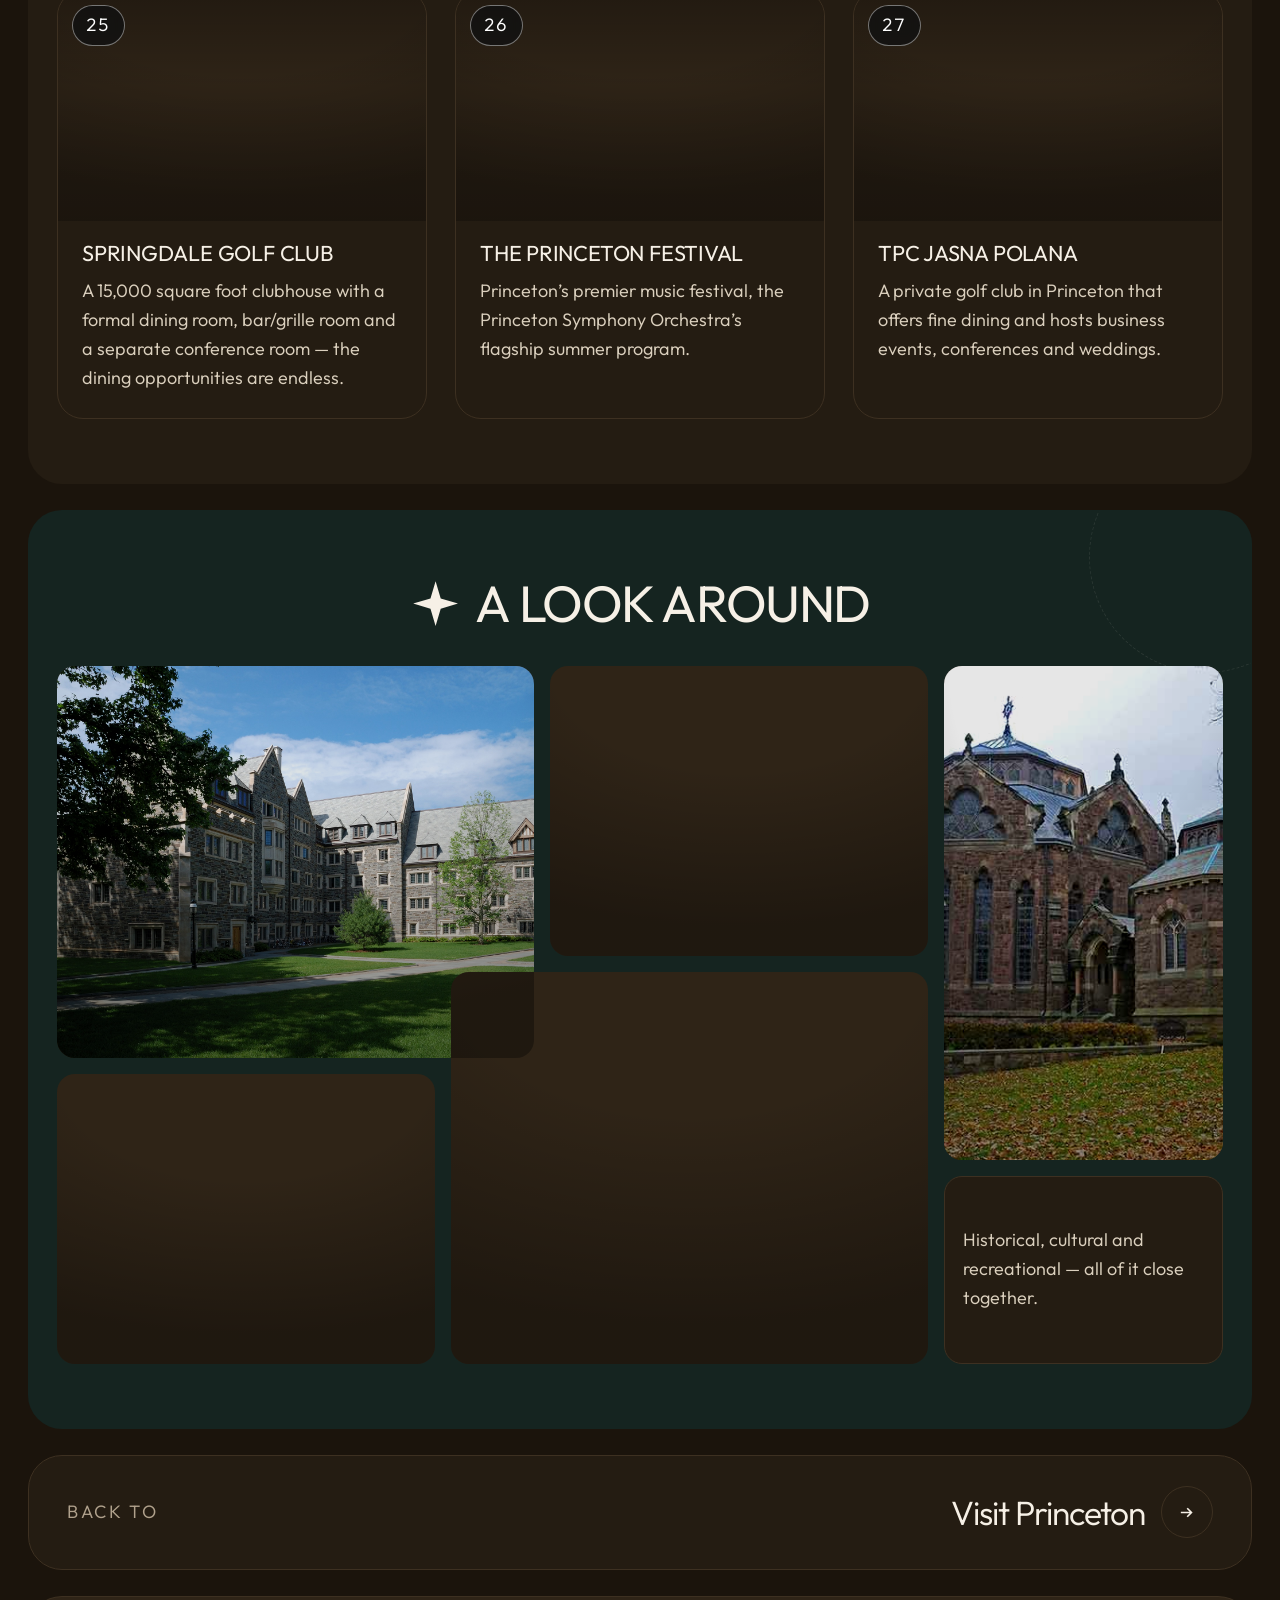
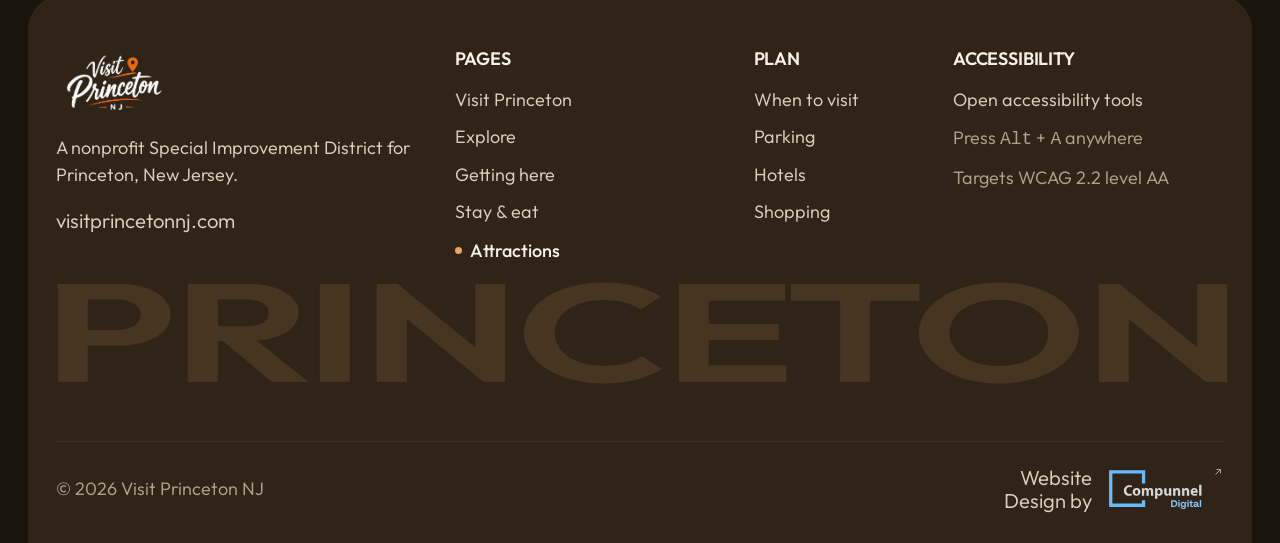
==== commit 409dc371: "Add files via upload" ====
--- a/attractions.html
+++ b/attractions.html
@@ -5,7 +5,7 @@
 <meta name="viewport" content="width=device-width, initial-scale=1">
 <meta name="theme-color" content="#ffffff">
 <meta name="description" content="The full list of 27 historical, cultural and recreational attractions in Princeton, New Jersey.">
-<title>Attractions | Experience Princeton</title>
+<title>Attractions | Visit Princeton NJ</title>
 <link rel="preconnect" href="https://fonts.googleapis.com">
 <link rel="preconnect" href="https://fonts.gstatic.com" crossorigin>
 <link href="https://fonts.googleapis.com/css2?family=Outfit:wght@300;350;400;500;600&display=swap" rel="stylesheet">
@@ -20,8 +20,7 @@
 <header class="masthead">
   <div class="masthead-in grid">
 
-    <a class="logo c3" href="index.html" aria-label="Experience Princeton — home">
-      <svg class="mark" viewBox="0 0 24 24" fill="currentColor" aria-hidden="true"><path d="M12 1.5 14.4 9.6 22.5 12l-8.1 2.4L12 22.5 9.6 14.4 1.5 12l8.1-2.4L12 1.5Z"/></svg><span class="logo-txt"><b>Experience</b><i>Princeton</i></span>
+    <a class="logo c3" href="index.html" aria-label="Visit Princeton NJ — home"><span class="logo-light"><img src="assets/img/logo-visit-princeton.png" alt="Visit Princeton NJ" width="120" height="67" decoding="async"></span><span class="logo-dark"><img src="assets/img/logo-visit-princeton-dark.png" alt="Visit Princeton NJ" width="120" height="67" decoding="async"></span>
     </a>
 
     <nav class="mainnav c6" aria-label="Main">
@@ -70,7 +69,7 @@
 <main id="main">
 
 <section class="subhero">
-  <div class="cine"><img src="assets/img/fitzrandolph-gate.jpg" alt="FitzRandolph Gate, the ceremonial entrance to the campus" class="" loading="lazy" decoding="async"><img src="assets/img/university-chapel.webp" alt="" class="" loading="lazy" decoding="async" aria-hidden="true"><img src="assets/img/tracery-window.jpg" alt="Carved gothic tracery in a stone window" class="" loading="lazy" decoding="async" aria-hidden="true"></div>
+  <div class="cine"><img src="assets/img/hero-attractions.jpg" alt="A brownstone Gothic chapel among fallen autumn leaves" loading="eager" decoding="async"></div>
   <div class="hero-inner">
     <div class="hero-copy">
       <span class="kicker">05 — Princeton attractions</span>
@@ -89,145 +88,147 @@
         <h2 class="h-lg" id="allh" style="margin-top:14px">
           <span data-count="27">27</span> places to start with</h2>
       </div>
-      <div style="display:flex;gap:9px;flex-wrap:wrap">
-        <a class="pill" href="explore.html#arts">Arts &amp; entertainment</a>
-        <a class="pill" href="explore.html#historical">Historical</a>
-        <a class="pill" href="explore.html#outdoor">Outdoor</a>
-      </div>
-    </div>
-
+      <div class="filters" role="group" aria-label="Filter attractions by type">
+        <button type="button" data-filter="all" aria-pressed="true">All</button>
+        <button type="button" data-filter="arts" aria-pressed="false">Arts &amp; entertainment</button>
+        <button type="button" data-filter="historical" aria-pressed="false">Historical</button>
+        <button type="button" data-filter="outdoor" aria-pressed="false">Outdoor</button>
+      </div>
+    </div>
+
+    <p class="filter-count" id="filterCount" role="status" aria-live="polite">Showing all 27 places</p>
     <div class="grid">
-      <article class="card acard reveal c4" id="bainbridge">
+      <article class="card acard reveal c4" data-cat="arts historical" id="bainbridge">
         <div class="acard-media"><div class="cine"><img src="assets/img/bainbridge-house.jpg" alt="The yellow colonial Bainbridge House on Nassau Street" class="" loading="lazy" decoding="async"></div><span class="acard-num">01</span></div>
         <h3>Art@Bainbridge</h3>
         <p>A gallery project of the Princeton University Art Museum, housed in the carefully restored colonial-era Bainbridge House on Nassau Street in downtown Princeton. Admission is free.</p>
       </article>
-      <article class="card acard reveal c4">
+      <article class="card acard reveal c4" data-cat="arts">
         <div class="acard-media"><div class="cine"><img src="assets/img/sculpture-arch.jpg" alt="A stainless steel arch sculpture over a garden path" class="face-top" loading="lazy" decoding="async"></div><span class="acard-num">02</span></div>
         <h3>Arts Council of Princeton</h3>
         <p>A non-profit independent arts organization in Princeton, NJ, offering a range of classes, events and galleries.</p>
       </article>
-      <article class="card acard reveal c4">
+      <article class="card acard reveal c4" data-cat="outdoor">
         <div class="acard-media"><div class="cine"><img src="assets/img/university-store.jpg" alt="Princeton pennants and sporting goods on store shelves" class="face-top" loading="lazy" decoding="async"></div><span class="acard-num">03</span></div>
         <h3>Back Nine Golf</h3>
         <p>An indoor golf simulator in the Princeton Shopping Center.</p>
       </article>
-      <article class="card acard reveal c4" id="battlefield">
+      <article class="card acard reveal c4" data-cat="historical outdoor" id="battlefield">
         <div class="acard-media"><div class="cine"><img src="assets/img/battlefield-colonnade.jpg" alt="The Ionic colonnade at Princeton Battlefield in autumn" class="" loading="lazy" decoding="async"></div><span class="acard-num">04</span></div>
         <h3>Battlefield State Park</h3>
         <p>Where American and British troops fought each other on January 3, 1777, in the Battle of Princeton during the American Revolutionary War. The battle ended when the British soldiers in Nassau Hall surrendered.</p>
       </article>
-      <article class="card acard reveal c4" id="canal">
+      <article class="card acard reveal c4" data-cat="outdoor" id="canal">
         <div class="acard-media"><div class="cine"><img src="assets/img/sculpture-dancers.jpg" alt="White dancing figures on the bank of still water" class="" loading="lazy" decoding="async"></div><span class="acard-num">05</span></div>
         <h3>D&amp;R Canal</h3>
         <p>Over 70 miles of linear multi-use path along a historic canal, with trail networks and connections across several counties. Pack your hiking shoes, grab your mountain bike or strap that kayak to the car.</p>
       </article>
-      <article class="card acard reveal c4" id="greenway">
+      <article class="card acard reveal c4" data-cat="outdoor" id="greenway">
         <div class="acard-media"><div class="cine"><img src="assets/img/sculpture-pond.jpg" alt="A bronze figure sculpture above a lily pond" class="" loading="lazy" decoding="async"></div><span class="acard-num">06</span></div>
         <h3>D&amp;R Greenway</h3>
         <p>Since its founding in 1989, the D&amp;R Greenway Trust has preserved 22,000 acres of land in New Jersey. Visitors can walk its trails and enjoy the lands they have helped protect.</p>
       </article>
-      <article class="card acard reveal c4">
+      <article class="card acard reveal c4" data-cat="historical">
         <div class="acard-media"><div class="cine"><img src="assets/img/white-mansion-autumn.jpg" alt="A white colonial mansion behind bare autumn trees" class="" loading="lazy" decoding="async"></div><span class="acard-num">07</span></div>
         <h3>Drumthwacket</h3>
         <p>Constructed on land that witnessed the 1777 Princeton battle for American independence, today it serves as the official residence of the Governor of New Jersey.</p>
       </article>
-      <article class="card acard reveal c4">
+      <article class="card acard reveal c4" data-cat="outdoor">
         <div class="acard-media"><div class="cine"><img src="assets/img/battlefield-snow.jpg" alt="Snow-covered pines under a deep blue sky" class="" loading="lazy" decoding="async"></div><span class="acard-num">08</span></div>
         <h3>Friends of Herrontown Woods</h3>
         <p>Herrontown Woods is Princeton’s first and most whimsical nature preserve.</p>
       </article>
-      <article class="card acard reveal c4" id="hsp">
+      <article class="card acard reveal c4" data-cat="historical" id="hsp">
         <div class="acard-media"><div class="cine"><img src="assets/img/victorian-maple.jpg" alt="A clapboard Victorian house under a blazing orange maple" class="" loading="lazy" decoding="async"></div><span class="acard-num">09</span></div>
         <h3>Historical Society of Princeton</h3>
         <p>Founded in 1939 and located at Updike Farmstead, it is a hub for cultural enrichment and experiential education that includes a museum and research center.</p>
       </article>
-      <article class="card acard reveal c4">
+      <article class="card acard reveal c4" data-cat="arts">
         <div class="acard-media"><div class="cine"><img src="assets/img/agricola-plate.jpg" alt="A plated dish of potatoes and a poached egg" class="" loading="lazy" decoding="async"></div><span class="acard-num">10</span></div>
         <h3>Hudson Table</h3>
         <p>An interactive culinary studio and event space offering cooking classes, live chef competitions, catering and more.</p>
       </article>
-      <article class="card acard reveal c4" id="institute">
+      <article class="card acard reveal c4" data-cat="outdoor" id="institute">
         <div class="acard-media"><div class="cine"><img src="assets/img/prospect-garden.jpg" alt="A formal garden with clipped hedges and a fountain" class="" loading="lazy" decoding="async"></div><span class="acard-num">11</span></div>
         <h3>Institute Woods</h3>
         <p>Open to the public and enjoyed year-round by bird watchers, walkers, runners and cross-country skiers.</p>
       </article>
-      <article class="card acard reveal c4" id="carnegie">
+      <article class="card acard reveal c4" data-cat="outdoor" id="carnegie">
         <div class="acard-media"><div class="cine"><img src="assets/img/gothic-arch-tunnel.jpg" alt="A run of pointed stone arches over a flagstone path" class="" loading="lazy" decoding="async"></div><span class="acard-num">12</span></div>
         <h3>Lake Carnegie</h3>
         <p>Located in the northeastern portion of Princeton, a lovely reservoir built in 1906 by damming the Millstone River.</p>
       </article>
-      <article class="card acard reveal c4" id="mccarter">
+      <article class="card acard reveal c4" data-cat="arts" id="mccarter">
         <div class="acard-media"><div class="cine"><img src="assets/img/mccarter-theatre.jpg" alt="The brick and stone exterior of McCarter Theatre" class="face-top" loading="lazy" decoding="async"></div><span class="acard-num">13</span></div>
         <h3>McCarter Theatre</h3>
         <p>McCarter’s mission is to create stories and experiences that enliven minds, expand imaginations and engage communities via the performing arts.</p>
       </article>
-      <article class="card acard reveal c4" id="morven">
+      <article class="card acard reveal c4" data-cat="arts historical" id="morven">
         <div class="acard-media"><div class="cine"><img src="assets/img/morven-snow.jpg" alt="Morven, a white colonial mansion, under fresh snow" class="" loading="lazy" decoding="async"></div><span class="acard-num">14</span></div>
         <h3>Morven Museum &amp; Garden</h3>
         <p>A National Historic Landmark on five pristine acres — home of Richard Stockton, a signer of the Declaration of Independence, and a former Governor’s Mansion — showcasing the state’s cultural heritage through exhibitions, programs and events.</p>
       </article>
-      <article class="card acard reveal c4">
+      <article class="card acard reveal c4" data-cat="arts">
         <div class="acard-media"><div class="cine"><img src="assets/img/hamilton-tudor.jpg" alt="The half-timbered Tudor shopfronts of Palmer Square at Christmas" class="face-top" loading="lazy" decoding="async"></div><span class="acard-num">15</span></div>
         <h3>Palmer Square Princeton</h3>
         <p>An exceptional collection of brand name stores, one-of-a-kind boutiques, great places to dine and exciting signature events.</p>
       </article>
-      <article class="card acard reveal c4">
+      <article class="card acard reveal c4" data-cat="historical">
         <div class="acard-media"><div class="cine"><img src="assets/img/battlefield-monument.jpg" alt="The colonnade monument at Princeton Battlefield" class="" loading="lazy" decoding="async"></div><span class="acard-num">16</span></div>
         <h3>Princeton Battlefield Society</h3>
         <p>The officially recognized friends organization for the Princeton Battlefield State Park.</p>
       </article>
-      <article class="card acard reveal c4" id="cemetery">
+      <article class="card acard reveal c4" data-cat="historical" id="cemetery">
         <div class="acard-media"><div class="cine"><img src="assets/img/cemetery-sign.jpg" alt="The Princeton Cemetery marker among old headstones" class="" loading="lazy" decoding="async"></div><span class="acard-num">17</span></div>
         <h3>Princeton Cemetery</h3>
         <p>A historic graveyard of the Nassau Presbyterian Church that is still active today. The nondenominational burial ground is best known as the final resting place of many notable individuals.</p>
       </article>
-      <article class="card acard reveal c4">
+      <article class="card acard reveal c4" data-cat="outdoor">
         <div class="acard-media"><div class="cine"><img src="assets/img/bent-spoon-gelato.jpg" alt="Tubs of gelato in many flavours" class="face-top" loading="lazy" decoding="async"></div><span class="acard-num">18</span></div>
         <h3>Princeton Family Adventure Center</h3>
         <p>Fun, fitness and more at this indoor adventure space for children at the Princeton Shopping Center.</p>
       </article>
-      <article class="card acard reveal c4" id="garden">
+      <article class="card acard reveal c4" data-cat="arts" id="garden">
         <div class="acard-media"><div class="cine"><img src="assets/img/movie-night.webp" alt="Families watching an outdoor film screening at dusk" class="face-top" loading="lazy" decoding="async"></div><span class="acard-num">19</span></div>
         <h3>Princeton Garden Theatre</h3>
         <p>A historic movie theater on Nassau Street dedicated to presenting the finest independent, international, documentary and classic films and series.</p>
       </article>
-      <article class="card acard reveal c4" id="library">
+      <article class="card acard reveal c4" data-cat="arts" id="library">
         <div class="acard-media"><div class="cine"><img src="assets/img/holder-courtyard.jpg" alt="A stone courtyard framed by a gothic arch" class="" loading="lazy" decoding="async"></div><span class="acard-num">20</span></div>
         <h3>Princeton Public Library</h3>
         <p>The most visited municipal public library in New Jersey, with over 860,000 annual visitors.</p>
       </article>
-      <article class="card acard reveal c4">
+      <article class="card acard reveal c4" data-cat="arts">
         <div class="acard-media"><div class="cine"><img src="assets/img/palmer-square-walk.webp" alt="People walking a tree-shaded shopping street" class="face-top" loading="lazy" decoding="async"></div><span class="acard-num">21</span></div>
         <h3>Princeton Shopping Center</h3>
         <p>Home to more than 40 local and national retail outlets.</p>
       </article>
-      <article class="card acard reveal c4">
+      <article class="card acard reveal c4" data-cat="arts">
         <div class="acard-media"><div class="cine"><img src="assets/img/moore-oval.jpg" alt="Henry Moore's green bronze Oval with Points on the campus lawn" class="" loading="lazy" decoding="async"></div><span class="acard-num">22</span></div>
         <h3>Princeton University Art Museum</h3>
         <p>A world-class art collection at the heart of the Princeton University campus.</p>
       </article>
-      <article class="card acard reveal c4">
+      <article class="card acard reveal c4" data-cat="outdoor">
         <div class="acard-media"><div class="cine"><img src="assets/img/nassau-hall-tigers.jpg" alt="The bronze Princeton tigers on the steps of Nassau Hall" class="" loading="lazy" decoding="async"></div><span class="acard-num">23</span></div>
         <h3>Princeton University Athletics</h3>
         <p>Men’s and women’s teams compete in multiple sports, from basketball to water polo.</p>
       </article>
-      <article class="card acard reveal c4">
+      <article class="card acard reveal c4" data-cat="arts">
         <div class="acard-media"><div class="cine"><img src="assets/img/chapel-interior.jpg" alt="Stained glass and vaulting inside the Princeton University Chapel" class="face-top" loading="lazy" decoding="async"></div><span class="acard-num">24</span></div>
         <h3>Princeton University Concerts</h3>
         <p>A mission to educate, challenge, inspire and unite audiences through the presentation of exceptional classical musicians.</p>
       </article>
-      <article class="card acard reveal c4">
+      <article class="card acard reveal c4" data-cat="outdoor">
         <div class="acard-media"><div class="cine"><img src="assets/img/autumn-beech-tower.jpg" alt="A blazing copper beech beside the chapel tower" class="" loading="lazy" decoding="async"></div><span class="acard-num">25</span></div>
         <h3>Springdale Golf Club</h3>
         <p>A 15,000 square foot clubhouse with a formal dining room, bar/grille room and a separate conference room — the dining opportunities are endless.</p>
       </article>
-      <article class="card acard reveal c4">
+      <article class="card acard reveal c4" data-cat="arts">
         <div class="acard-media"><div class="cine"><img src="assets/img/carols-concert.jpg" alt="A candlelit choral concert in a Princeton chapel" class="face-top" loading="lazy" decoding="async"></div><span class="acard-num">26</span></div>
         <h3>The Princeton Festival</h3>
         <p>Princeton’s premier music festival, the Princeton Symphony Orchestra’s flagship summer program.</p>
       </article>
-      <article class="card acard reveal c4">
+      <article class="card acard reveal c4" data-cat="outdoor">
         <div class="acard-media"><div class="cine"><img src="assets/img/terhune-tasting.jpg" alt="Wine being poured at a tasting counter" class="" loading="lazy" decoding="async"></div><span class="acard-num">27</span></div>
         <h3>TPC Jasna Polana</h3>
         <p>A private golf club in Princeton that offers fine dining and hosts business events, conferences and weddings.</p>
@@ -250,17 +251,6 @@
   </div>
 </section>
 
-<section class="band band-ink" aria-labelledby="closing">
-  <div class="wrap grid">
-    <div class="c8 start3 closing-block">
-      <span class="kicker">Ready when you are</span>
-      <h2 class="h-lg" id="closing">Get lost in history, or immersed in nature</h2>
-      <p class="lede">Twenty-seven places, one town, and everything within walking distance.</p>
-      <a class="cta accent" href="index.html"><span class="lbl">Back to the start</span><span class="arw"><svg viewBox="0 0 24 24" fill="none" stroke="currentColor" stroke-width="2.3" aria-hidden="true"><path d="M4 12h15M13 6l6 6-6 6"/></svg></span></a>
-    </div>
-  </div>
-</section>
-
 </main>
 
 <nav class="nextnav" aria-label="Continue">
@@ -272,11 +262,10 @@
   <div class="wrap">
     <div class="grid">
       <div class="f-col c4">
-        <a class="logo" href="index.html" style="margin-bottom:16px" aria-label="Experience Princeton — home">
-          <svg class="mark" viewBox="0 0 24 24" fill="currentColor" aria-hidden="true"><path d="M12 1.5 14.4 9.6 22.5 12l-8.1 2.4L12 22.5 9.6 14.4 1.5 12l8.1-2.4L12 1.5Z"/></svg><span class="logo-txt"><b>Experience</b><i>Princeton</i></span>
+        <a class="logo" href="index.html" style="margin-bottom:16px" aria-label="Visit Princeton NJ — home"><span class="logo-light"><img src="assets/img/logo-visit-princeton.png" alt="Visit Princeton NJ" width="120" height="67" decoding="async"></span><span class="logo-dark"><img src="assets/img/logo-visit-princeton-dark.png" alt="Visit Princeton NJ" width="120" height="67" decoding="async"></span>
         </a>
         <p>A nonprofit Special Improvement District for Princeton, New Jersey.</p>
-        <p class="small">info@experienceprinceton.org</p>
+        <p class="small"><a href="https://visitprincetonnj.info" target="_blank" rel="noopener noreferrer">visitprincetonnj.com</a></p>
       </div>
       <div class="f-col c3">
         <h3>Pages</h3>
@@ -285,7 +274,7 @@
           <li><a href="explore.html">Explore</a></li>
           <li><a href="getting-here.html">Getting here</a></li>
           <li><a href="stay-eat.html">Stay &amp; eat</a></li>
-          <li><a href="attractions.html">Attractions</a></li>
+          <li><a href="attractions.html" aria-current="page">Attractions</a></li>
         </ul>
       </div>
       <div class="f-col c2">
@@ -316,9 +305,9 @@
     <p class="sr-only">Princeton</p>
 
     <div class="f-legal grid">
-      <p class="c6">&copy;&nbsp;<span id="year">2026</span> Princeton Business Partnership, Inc.</p>
+      <p class="c6">&copy;&nbsp;<span id="year">2026</span> Visit Princeton NJ</p>
       <div class="designed c6">
-        <span class="lbl">Website Design by</span>
+        <span class="lbl"><span>Website</span><span>Design by</span></span>
         <a href="https://digital.compunnel.com/" target="_blank" rel="noopener noreferrer" aria-label="Compunnel Digital — website designer (opens in a new tab)">
           <img src="assets/compunnel-digital.svg" alt="Compunnel Digital" width="104" height="49"><svg class="ext" viewBox="0 0 24 24" fill="none" stroke="currentColor" stroke-width="2" aria-hidden="true"><path d="M7 17 17 7M9 7h8v8"/></svg>
         </a>
--- a/assets/styles.css
+++ b/assets/styles.css
@@ -131,7 +131,7 @@
 
 .skip{
   position:fixed;left:12px;top:-100px;z-index:999;background:var(--ink);color:var(--bg);
-  padding:14px 22px;border-radius:0 0 14px 14px;font-size:1em;transition:top .2s}
+  padding:14px 22px;border-radius:0 0 14px 14px;font-size:1.125em;transition:top .2s}
 .skip:focus{top:0}
 .sr-only{
   position:absolute;width:1px;height:1px;padding:0;margin:-1px;overflow:hidden;
@@ -163,12 +163,12 @@
 /* One face across the site: the hero headline and the logo differ by size and
    weight only, never by typeface. */
 .h-md{font-size:clamp(1.25em,2.2vw,1.7em)}
-.h-sm{font-size:clamp(1.05em,1.6vw,1.25em)}
-.lede{font-size:clamp(1em,1.35vw,1.16em);color:var(--ink-2);max-width:60ch}
-.small{font-size:1em;color:var(--ink-3)}
+.h-sm{font-size:clamp(1.125em,1.6vw,1.25em)}
+.lede{font-size:clamp(1.125em,1.35vw,1.16em);color:var(--ink-2);max-width:60ch}
+.small{font-size:1.125em;color:var(--ink-3)}
 .kicker{
   display:inline-flex;align-items:center;gap:9px;border:1.5px solid currentColor;
-  border-radius:99px;padding:6px 15px;font-size:1em;letter-spacing:.14em;
+  border-radius:99px;padding:6px 15px;font-size:1.125em;letter-spacing:.14em;
   text-transform:uppercase;font-weight:500}
 .mark{display:inline-block;width:1em;height:1em;vertical-align:-.09em;flex:none}
 
@@ -184,20 +184,16 @@
 .masthead-in{
   max-width:var(--wrap);margin:0 auto;padding:10px var(--gutter);
   align-items:center;min-height:76px}
-.logo{display:inline-flex;align-items:center;gap:11px;padding:6px 2px;border-radius:10px;
-  justify-self:start}
-.logo img{display:block;width:auto}
-.logo .logo-light,.logo .logo-dark{display:flex;align-items:center;gap:10px}
-.logo .logo-light img:first-child{height:34px}
-.logo .logo-light img:last-child{height:20px}
+.logo{display:inline-flex;align-items:center;padding:4px 2px;border-radius:10px;justify-self:start}
+.logo img{display:block;width:auto;height:clamp(42px,4.62vw,54.6px)}
 .logo .logo-dark{display:none}
-.logo .logo-dark img{height:40px}
 [data-theme="dark"] .logo .logo-light{display:none}
-[data-theme="dark"] .logo .logo-dark{display:flex}
+[data-theme="dark"] .logo .logo-dark{display:inline-flex}
+.f-col .logo img{height:clamp(48.3px,5.25vw,60.9px)}
 .mainnav{display:flex;gap:2px;background:var(--surface-2);border:1px solid var(--line);
   border-radius:99px;padding:4px;justify-self:center}
 .mainnav a{
-  font-size:1em;padding:9px 17px;border-radius:99px;color:var(--ink-2);
+  font-size:1.125em;padding:9px 17px;border-radius:99px;color:var(--ink-2);
   position:relative;transition:background .2s,color .2s;font-weight:400}
 .mainnav a:hover{background:var(--bg);color:var(--ink)}
 .mainnav a[aria-current="page"]{background:var(--ink);color:var(--bg);font-weight:500}
@@ -220,12 +216,12 @@
 .thememenu[data-open="true"]{display:block;animation:pop .18s ease-out}
 .thememenu button{
   display:flex;align-items:center;gap:10px;width:100%;padding:11px 13px;border:0;
-  background:none;border-radius:10px;font-size:1em;text-align:left}
+  background:none;border-radius:10px;font-size:1.125em;text-align:left}
 .thememenu button:hover{background:var(--surface-2)}
 .thememenu button[aria-checked="true"]{background:var(--accent-soft);font-weight:500}
 .thememenu button[aria-checked="true"]::after{content:"✓";margin-left:auto;color:var(--accent)}
 .thememenu svg{width:16px;height:16px;flex:none}
-.thememenu .hint{padding:8px 13px 4px;font-size:1em;color:var(--ink-3);line-height:1.4}
+.thememenu .hint{padding:8px 13px 4px;font-size:1.125em;color:var(--ink-3);line-height:1.4}
 
 .navtoggle{display:none}
 .drawer{display:none}
@@ -233,7 +229,7 @@
 /* ---------- 6. BUTTONS & PILLS ------------------------------------------- */
 .pill{
   display:inline-flex;align-items:center;gap:9px;border:1.5px solid var(--line);
-  border-radius:99px;padding:10px 19px;font-size:1em;background:var(--surface);
+  border-radius:99px;padding:10px 19px;font-size:1.125em;background:var(--surface);
   color:var(--ink);white-space:nowrap;
   transition:background .2s,color .2s,border-color .2s,transform .2s}
 .pill:hover{background:var(--ink);color:var(--bg);border-color:var(--ink);transform:translateY(-2px)}
@@ -246,7 +242,7 @@
 .cta{display:inline-flex;align-items:center;gap:9px;border-radius:99px}
 .cta .lbl{
   background:var(--ink);color:var(--bg);border-radius:99px;padding:14px 28px;
-  font-size:1em;letter-spacing:.14em;text-transform:uppercase;font-weight:500}
+  font-size:1.125em;letter-spacing:.14em;text-transform:uppercase;font-weight:500}
 .cta .arw{
   width:50px;height:50px;border-radius:50%;background:var(--ink);color:var(--bg);
   display:grid;place-items:center;transition:transform .3s cubic-bezier(.2,.8,.3,1)}
@@ -343,7 +339,7 @@
 .livedot{
   position:absolute;left:18px;top:18px;z-index:6;display:inline-flex;align-items:center;gap:8px;
   background:rgba(0,0,0,.55);color:#fff;border:1px solid rgba(255,255,255,.4);
-  border-radius:99px;padding:6px 13px;font-size:1em;letter-spacing:.1em;text-transform:uppercase;
+  border-radius:99px;padding:6px 13px;font-size:1.125em;letter-spacing:.1em;text-transform:uppercase;
   backdrop-filter:blur(6px)}
 .livedot i{width:8px;height:8px;border-radius:50%;background:#ff5a3c;
   animation:blip 1.8s infinite;font-style:normal}
@@ -362,7 +358,7 @@
   text-shadow:0 1px 2px rgba(0,0,0,.9),0 2px 6px rgba(0,0,0,.8),
               0 4px 26px rgba(0,0,0,.75),0 0 46px rgba(0,0,0,.5);
   -webkit-text-stroke:.4px rgba(255,255,255,.5)}
-.hero-copy p{color:#fff;margin-top:18px;max-width:48ch;font-size:1.06em;
+.hero-copy p{color:#fff;margin-top:18px;max-width:48ch;font-size:1.125em;
   text-shadow:0 1px 3px rgba(0,0,0,.8),0 2px 16px rgba(0,0,0,.7)}
 .hero-copy .kicker{text-shadow:0 1px 3px rgba(0,0,0,.8)}
 .hero-copy .kicker{color:#fff;margin-bottom:18px}
@@ -372,12 +368,14 @@
   margin-bottom:26px;border-radius:var(--r-xl);overflow:hidden;position:relative;
   min-height:min(52vh,440px);display:flex;align-items:flex-end;isolation:isolate}
 .subhero .cine{z-index:0}
-.subhero::after{
-  content:"";position:absolute;inset:0;z-index:1;
-  background:linear-gradient(180deg,rgba(6,11,14,.56) 0%,rgba(6,11,14,.28) 32%,rgba(6,11,14,.82) 66%,rgba(6,11,14,.94) 100%)}
+/* No overlay on inner heroes — the photographs are graded so white text
+   clears 4.5:1 on the image itself. */
+.subhero::after{display:none}
 .subhero .hero-inner{padding:clamp(22px,3.4vw,44px) var(--gutter)}
-
-.crumbs{display:flex;gap:8px;align-items:center;font-size:1em;color:var(--ink-3);
+.subhero .hero-copy h1,.subhero .hero-copy p,.subhero .hero-copy .kicker{
+  text-shadow:0 1px 3px rgba(0,0,0,.45)}
+
+.crumbs{display:flex;gap:8px;align-items:center;font-size:1.125em;color:var(--ink-3);
   padding:16px var(--gutter) 0;max-width:var(--wrap);margin:0 auto}
 .crumbs a:hover{color:var(--accent);text-decoration:underline}
 .crumbs svg{width:12px;height:12px;opacity:.6}
@@ -388,10 +386,10 @@
   padding:26px 24px;display:flex;flex-direction:column;position:relative;overflow:hidden;
   transition:transform .28s cubic-bezier(.2,.8,.3,1),box-shadow .28s,border-color .2s}
 a.card:hover,.card.hoverable:hover{transform:translateY(-5px);box-shadow:var(--shadow-2);border-color:var(--line-strong)}
-.card .num{font-size:1em;line-height:1.2;color:var(--ink-3);font-variant-numeric:tabular-nums;letter-spacing:.08em}
-.card h3{font-size:clamp(1.12em,1.7vw,1.4em);margin:14px 0 10px}
-.card p{font-size:1em;color:var(--ink-2);line-height:1.62}
-.card .go{margin-top:auto;padding-top:18px;display:flex;align-items:center;gap:9px;font-size:1em;font-weight:500}
+.card .num{font-size:1.125em;line-height:1.2;color:var(--ink-3);font-variant-numeric:tabular-nums;letter-spacing:.08em}
+.card h3{font-size:clamp(1.125em,1.7vw,1.4em);margin:14px 0 10px}
+.card p{font-size:1.125em;color:var(--ink-2);line-height:1.62}
+.card .go{margin-top:auto;padding-top:18px;display:flex;align-items:center;gap:9px;font-size:1.125em;font-weight:500}
 .card .go i{
   width:30px;height:30px;border-radius:50%;border:1.5px solid var(--line);
   display:grid;place-items:center;font-style:normal;transition:all .25s}
@@ -399,7 +397,7 @@
 .card .go svg{width:12px;height:12px}
 .card ul{list-style:none;margin:14px 0 0;padding:0}
 .card li{border-top:1px solid var(--line)}
-.card li a{display:flex;align-items:center;justify-content:space-between;gap:12px;padding:12px 0;font-size:1em}
+.card li a{display:flex;align-items:center;justify-content:space-between;gap:12px;padding:12px 0;font-size:1.125em}
 .card li a:hover{color:var(--accent)}
 .card li svg{width:13px;height:13px;flex:none;transition:transform .2s}
 .card li a:hover svg{transform:translateX(4px)}
@@ -418,7 +416,7 @@
   background:linear-gradient(180deg,rgba(0,0,0,.1),rgba(0,0,0,.72))}
 .mediacard .lab{
   position:absolute;z-index:3;inset:auto 0 0 0;padding:18px;color:#fff;
-  display:flex;justify-content:space-between;align-items:flex-end;gap:12px;font-size:1em;line-height:1.28}
+  display:flex;justify-content:space-between;align-items:flex-end;gap:12px;font-size:1.125em;line-height:1.28}
 .mediacard .lab b{font-weight:500}
 .mediacard .tagdot{
   position:absolute;z-index:3;left:14px;top:14px;width:30px;height:30px;border-radius:50%;
@@ -439,10 +437,10 @@
 .acc details:first-of-type{border-top:1.5px solid var(--line)}
 .acc summary{
   list-style:none;cursor:pointer;display:flex;align-items:center;gap:15px;
-  padding:20px 12px;font-size:1.02em;border-radius:var(--r-sm);transition:background .2s}
+  padding:20px 12px;font-size:1.125em;border-radius:var(--r-sm);transition:background .2s}
 .acc summary:hover{background:var(--surface)}
 .acc summary::-webkit-details-marker{display:none}
-.acc summary .n{color:var(--ink-3);font-size:1em;min-width:24px;font-variant-numeric:tabular-nums}
+.acc summary .n{color:var(--ink-3);font-size:1.125em;min-width:24px;font-variant-numeric:tabular-nums}
 .acc summary .chev{
   margin-left:auto;width:30px;height:30px;border-radius:50%;border:1.5px solid var(--line);
   display:grid;place-items:center;flex:none;transition:transform .3s,background .2s}
@@ -450,7 +448,7 @@
 .acc details[open] > summary .chev{transform:rotate(90deg);background:var(--accent);color:var(--accent-ink);border-color:var(--accent)}
 .acc .body{padding:0 12px 26px;display:grid;grid-template-columns:1fr 240px;gap:26px;align-items:start;
   animation:slidein .3s ease-out}
-.acc .body p{font-size:1em;color:var(--ink-2);max-width:52ch}
+.acc .body p{font-size:1.125em;color:var(--ink-2);max-width:52ch}
 .acc .body .thumb{border-radius:var(--r-md);overflow:hidden;aspect-ratio:16/11;position:relative}
 .acc .body a.inline{color:var(--accent);text-decoration:underline;text-underline-offset:3px}
 @keyframes slidein{from{opacity:0;transform:translateY(-8px)}to{opacity:1;transform:none}}
@@ -472,7 +470,7 @@
 .infocard h3{font-size:1.24em;line-height:1.16;margin:20px 0 0}
 .infocard .rows{background:var(--surface-2);border-radius:var(--r-md);margin-top:18px;padding:4px 14px}
 .infocard .row{display:flex;justify-content:space-between;gap:12px;padding:10px 0;
-  border-bottom:1px solid var(--line);font-size:1em}
+  border-bottom:1px solid var(--line);font-size:1.125em}
 .infocard .row:last-child{border-bottom:0}
 .infocard .row span:last-child{color:var(--ink-3)}
 .infocard .btns{display:flex;gap:9px;margin-top:14px}
@@ -492,7 +490,7 @@
 .p5{grid-column:5 / span 5;grid-row:4 / span 4}
 .pnote{
   grid-column:10 / span 3;grid-row:6 / span 2;display:flex;align-items:center;
-  padding:18px;background:var(--surface);border:1.5px solid var(--line);font-size:1em;
+  padding:18px;background:var(--surface);border:1.5px solid var(--line);font-size:1.125em;
   border-radius:var(--r-md);color:var(--ink-2)}
 
 /* ---------- 15. MARQUEE / MICRO ------------------------------------------ */
@@ -500,7 +498,7 @@
   padding:14px 0;margin-bottom:26px;border-radius:var(--r-md);background:var(--surface)}
 .ticker-track{display:flex;gap:44px;width:max-content;animation:slide calc(38s / var(--speed)) linear infinite}
 .ticker:hover .ticker-track{animation-play-state:paused}
-.ticker span{display:inline-flex;align-items:center;gap:12px;font-size:1em;color:var(--ink-2);white-space:nowrap}
+.ticker span{display:inline-flex;align-items:center;gap:12px;font-size:1.125em;color:var(--ink-2);white-space:nowrap}
 .ticker svg{width:13px;height:13px;color:var(--accent)}
 @keyframes slide{from{transform:translateX(0)}to{transform:translateX(-50%)}}
 
@@ -514,7 +512,7 @@
 .statdots{display:flex}
 .statdots span{
   width:42px;height:42px;border-radius:50%;border:2.5px solid var(--surface);margin-left:-13px;
-  background:var(--accent-soft);color:var(--accent);display:grid;place-items:center;font-size:1em}
+  background:var(--accent-soft);color:var(--accent);display:grid;place-items:center;font-size:1.125em}
 .statdots span:first-child{margin-left:0}
 .counter-num{font-size:clamp(2em,4vw,3em);line-height:1;font-variant-numeric:tabular-nums}
 
@@ -522,16 +520,16 @@
 .wordmark{padding:20px 0 0}
 .wordmark svg{width:100%;height:auto;display:block;overflow:visible}
 .wordmark{padding:8px 0 4px;margin:0;width:100%}
-.wordmark text{fill:#e8e8e8;opacity:1;font-family:var(--f);font-weight:600;letter-spacing:-.02em}
-[data-theme="dark"] .wordmark text{fill:#2b3034}
+.wordmark text{fill:#6b4423;opacity:.16;font-family:var(--f);font-weight:600;letter-spacing:-.02em}
+[data-theme="dark"] .wordmark text{fill:#c99a63;opacity:.14}
 
 /* ---------- 17. FOOTER --------------------------------------------------- */
 footer{background:var(--surface-2);border-top:1.5px solid var(--line);
   border-radius:var(--r-xl) var(--r-xl) 0 0;margin:26px auto 0;padding:52px 0 30px;
   width:min(var(--wrap),calc(100% - var(--gutter) * 2))}
-.f-col h3{font-size:1em;font-weight:600;margin-bottom:16px}
+.f-col h3{font-size:1.125em;font-weight:600;margin-bottom:16px}
 .f-col ul{list-style:none;margin:0;padding:0;display:flex;flex-direction:column;gap:10px}
-.f-col a,.f-col p{font-size:1em;line-height:1.5;color:var(--ink-2)}
+.f-col a,.f-col p{font-size:1.125em;line-height:1.5;color:var(--ink-2)}
 .f-col a:hover{color:var(--accent);text-decoration:underline}
 .f-soc{display:flex;gap:9px;margin-top:6px}
 .f-soc a{width:38px;height:38px;border-radius:50%;border:1.5px solid var(--line);
@@ -541,9 +539,10 @@
 .f-legal{
   margin-top:38px;padding-top:22px;border-top:1.5px solid var(--line);
   display:flex;align-items:center;justify-content:space-between;gap:24px;flex-wrap:wrap;
-  font-size:1em;color:var(--ink-3)}
+  font-size:1.125em;color:var(--ink-3)}
 .designed{display:flex;align-items:center;gap:11px;justify-content:flex-end}
-.designed .lbl{font-size:1em;color:var(--ink-2);white-space:nowrap}
+.designed .lbl{font-size:1.125em;color:var(--ink-2);line-height:1.15;text-align:right;
+  display:flex;flex-direction:column}
 .designed a{display:block;background:none;border:0;padding:0}
 .designed img{width:104px;height:auto;transition:transform .25s}
 .designed a:hover img{transform:translateY(-2px)}
@@ -586,24 +585,24 @@
 .a11y-panel .close:hover{background:var(--ink);color:var(--bg)}
 .a11y-panel .close svg{width:15px;height:15px}
 .a11y-group{margin-top:20px}
-.a11y-group > h3{font-size:1em;letter-spacing:.13em;text-transform:uppercase;color:var(--ink-3);margin-bottom:10px}
+.a11y-group > h3{font-size:1.125em;letter-spacing:.13em;text-transform:uppercase;color:var(--ink-3);margin-bottom:10px}
 .a11y-row{display:flex;gap:8px;flex-wrap:wrap}
 .opt{
   flex:1 1 auto;min-width:82px;border:1.5px solid var(--line);background:var(--surface);
-  border-radius:12px;padding:11px 10px;font-size:1em;display:flex;flex-direction:column;
+  border-radius:12px;padding:11px 10px;font-size:1.125em;display:flex;flex-direction:column;
   align-items:center;gap:6px;transition:all .18s}
 .opt:hover{border-color:var(--line-strong);background:var(--surface-2)}
 .opt[aria-pressed="true"],.opt[aria-checked="true"]{
   background:var(--accent);color:var(--accent-ink);border-color:var(--accent);font-weight:500}
 .opt svg{width:17px;height:17px}
-.a11y-note{font-size:1em;color:var(--ink-3);margin-top:10px;line-height:1.5}
+.a11y-note{font-size:1.125em;color:var(--ink-3);margin-top:10px;line-height:1.5}
 .speak-status{
-  margin-top:10px;font-size:1em;padding:9px 12px;border-radius:10px;
+  margin-top:10px;font-size:1.125em;padding:9px 12px;border-radius:10px;
   background:var(--surface-2);border:1px solid var(--line);color:var(--ink-2)}
 
 .toast{
   position:fixed;left:50%;bottom:26px;transform:translate(-50%,20px);z-index:140;
-  background:var(--ink);color:var(--bg);padding:13px 22px;border-radius:99px;font-size:1em;
+  background:var(--ink);color:var(--bg);padding:13px 22px;border-radius:99px;font-size:1.125em;
   opacity:0;pointer-events:none;transition:opacity .25s,transform .25s;box-shadow:var(--shadow-3)}
 .toast[data-show="true"]{opacity:1;transform:translate(-50%,0)}
 
@@ -616,7 +615,7 @@
   border-radius:var(--r-xl);border:1.5px solid var(--line);
   background:var(--surface);padding:30px clamp(20px,3vw,44px);
   display:flex;align-items:center;justify-content:space-between;gap:20px;flex-wrap:wrap}
-.nextnav .lbl{font-size:1em;letter-spacing:.14em;text-transform:uppercase;color:var(--ink-3)}
+.nextnav .lbl{font-size:1.125em;letter-spacing:.14em;text-transform:uppercase;color:var(--ink-3)}
 .nextnav a.big{display:flex;align-items:center;gap:16px;font-size:clamp(1.4em,3vw,2.1em);letter-spacing:-.03em}
 .nextnav a.big i{
   width:52px;height:52px;border-radius:50%;border:1.5px solid var(--line);
@@ -640,7 +639,7 @@
     box-shadow:var(--shadow-2);max-height:calc(100vh - 70px);overflow:auto}
   .drawer[data-open="true"]{transform:none}
   .drawer a{display:flex;align-items:center;justify-content:space-between;padding:16px 14px;
-    border-radius:14px;font-size:1.05em;border-bottom:1px solid var(--line)}
+    border-radius:14px;font-size:1.125em;border-bottom:1px solid var(--line)}
   .drawer a:last-child{border-bottom:0}
   .drawer a[aria-current="page"]{background:var(--accent-soft);color:var(--accent);font-weight:500}
   .drawer svg{width:15px;height:15px;opacity:.5}
@@ -660,7 +659,7 @@
 @media(max-width:760px){
   :root{--gutter:14px;--r-xl:24px;--r-lg:20px}
   .masthead-in{min-height:62px;gap:8px}
-  .logo{font-size:1em}
+  .logo{font-size:1.125em}
   .drawer{inset:62px 0 auto 0}
   .hero{min-height:min(80vh,600px)}
   
@@ -695,7 +694,7 @@
     box-shadow:inset 0 1px 0 rgba(255,255,255,.5)}
   .deck-hint{
     display:flex;align-items:center;justify-content:center;gap:9px;
-    font-size:1em;color:var(--ink-3);margin-top:-24px}
+    font-size:1.125em;color:var(--ink-3);margin-top:-24px}
   .deck-hint svg{width:15px;height:15px;animation:nudge 1.9s ease-in-out infinite}
   @keyframes nudge{0%,100%{transform:translateX(0)}50%{transform:translateX(6px)}}
   .deck-dots{display:flex;justify-content:center;gap:7px;margin-top:12px}
@@ -740,8 +739,8 @@
   transition:background .25s,border-color .25s,transform .25s}
 .ways a:hover{background:var(--accent);border-color:var(--accent);
   color:var(--accent-ink);transform:translateY(-3px)}
-.ways .num{font-size:1em;opacity:.7;font-variant-numeric:tabular-nums;flex:none}
-.ways .txt{font-size:1.06em;line-height:1.25}
+.ways .num{font-size:1.125em;opacity:.7;font-variant-numeric:tabular-nums;flex:none}
+.ways .txt{font-size:1.125em;line-height:1.25}
 .ways svg{width:15px;height:15px;margin-left:auto;flex:none;transition:transform .25s}
 .ways a:hover svg{transform:translateX(5px)}
 [data-theme="dark"] .ways a{border-color:var(--line);background:var(--surface)}
@@ -755,7 +754,7 @@
 .credits{margin-top:34px;border-top:1.5px solid var(--line);padding-top:18px}
 .credits summary{
   cursor:pointer;list-style:none;display:inline-flex;align-items:center;gap:9px;
-  font-size:1em;color:var(--ink-3);padding:6px 0}
+  font-size:1.125em;color:var(--ink-3);padding:6px 0}
 .credits summary::-webkit-details-marker{display:none}
 .credits summary::before{
   content:"";width:7px;height:7px;border-right:1.5px solid currentColor;
@@ -772,12 +771,12 @@
 /* ---------- 23. LOCAL LOGO + STATIC PILLS + PICTURE CARDS --------------- */
 .logo .mark{color:var(--accent);font-size:1.62em}
 .logo-txt{display:flex;flex-direction:column;line-height:1.05}
-.logo-txt b{font-weight:500;font-size:1em;letter-spacing:.2em;text-transform:uppercase;color:var(--ink-3)}
+.logo-txt b{font-weight:500;font-size:1.125em;letter-spacing:.2em;text-transform:uppercase;color:var(--ink-3)}
 .logo-txt i{font-style:normal;font-family:var(--f);font-weight:500;font-size:1.34em;
   letter-spacing:-.03em;line-height:1.16;color:var(--ink)}
 .pill.static{cursor:default;color:var(--ink-2)}
 .pill.static:hover{background:var(--surface);color:var(--ink-2);border-color:var(--line);transform:none}
-.linkish{background:none;border:0;padding:0;font-size:1em;color:var(--ink-2);text-align:left}
+.linkish{background:none;border:0;padding:0;font-size:1.125em;color:var(--ink-2);text-align:left}
 .linkish:hover{color:var(--accent);text-decoration:underline}
 
 .acard{padding:0;overflow:hidden}
@@ -792,7 +791,7 @@
 .acard-num{
   position:absolute;z-index:3;left:14px;top:14px;background:rgba(10,14,17,.62);color:#fff;
   border:1px solid rgba(255,255,255,.42);backdrop-filter:blur(6px);
-  border-radius:99px;padding:5px 13px;font-size:1em;font-variant-numeric:tabular-nums;
+  border-radius:99px;padding:5px 13px;font-size:1.125em;font-variant-numeric:tabular-nums;
   letter-spacing:.08em}
 .acard h3{margin:20px 24px 10px}
 .acard p{margin:0 24px 26px}
@@ -836,7 +835,7 @@
 
 /* --- top-right micro paragraph ---------------------------------------- */
 .hero-note{position:absolute;right:var(--gutter);top:clamp(96px,12vw,150px);max-width:18rem;
-  color:#fff;text-align:right;font-size:1em;line-height:1.55;z-index:3;
+  color:#fff;text-align:right;font-size:1.125em;line-height:1.55;z-index:3;
   text-shadow:0 1px 6px rgba(0,0,0,.5)}
 
 /* --- circular media badge with radiating labels ------------------------ */
@@ -847,7 +846,7 @@
 .badge-labels{position:absolute;right:calc(100% + 26px);top:14%;
   display:flex;flex-direction:column;gap:clamp(16px,2.6vw,30px);color:#fff}
 .badge-labels span{display:flex;align-items:center;justify-content:flex-end;gap:12px;
-  font-size:1em;white-space:nowrap;text-shadow:0 1px 6px rgba(0,0,0,.5)}
+  font-size:1.125em;white-space:nowrap;text-shadow:0 1px 6px rgba(0,0,0,.5)}
 .badge-labels i{width:9px;height:9px;border-radius:50%;background:#fff;font-style:normal;
   outline:4px solid rgba(255,255,255,.3);flex:none}
 
@@ -867,9 +866,9 @@
 @keyframes bob{0%,100%{transform:translateY(-2px)}50%{transform:translateY(2px)}}
 
 /* --- brand column beside the numbered cards ---------------------------- */
-.brandcol .bl{display:flex;align-items:center;gap:9px;font-size:1.05em;margin-bottom:12px}
+.brandcol .bl{display:flex;align-items:center;gap:9px;font-size:1.125em;margin-bottom:12px}
 .brandcol .bl .mark{color:var(--accent);font-size:1.2em}
-.brandcol p{font-size:1em;color:var(--ink-2);line-height:1.62;margin:0}
+.brandcol p{font-size:1.125em;color:var(--ink-2);line-height:1.62;margin:0}
 
 /* --- carousel arrows --------------------------------------------------- */
 .arrows{display:flex;gap:10px;justify-content:flex-end;align-items:center}
@@ -945,3 +944,46 @@
     bottom:auto;width:clamp(128px,40vw,168px)}
   .badge-labels{display:none}
 }
+
+
+/* ---------- 32. CURRENT PAGE IN THE FOOTER ------------------------------ */
+.f-col a[aria-current="page"]{
+  color:var(--ink);font-weight:500;cursor:default;
+  display:inline-flex;align-items:center;gap:8px}
+.f-col a[aria-current="page"]::before{
+  content:"";width:7px;height:7px;border-radius:50%;background:var(--accent);flex:none}
+.f-col a[aria-current="page"]:hover{color:var(--ink);text-decoration:none}
+.f-col a[aria-current="page"]::after{
+  content:" (current page)";
+  position:absolute;width:1px;height:1px;overflow:hidden;clip:rect(0 0 0 0);white-space:nowrap}
+
+/* selected page in the top navigation */
+.mainnav a[aria-current="page"]{background:var(--ink);color:var(--bg);font-weight:500}
+.mainnav a[aria-current="page"]:hover{background:var(--ink);color:var(--bg)}
+
+/* ---------- 33. CARDS WITH A PICTURE ----------------------------------- */
+.card.has-media{padding:0;overflow:hidden}
+.card.has-media .cmedia{position:relative;aspect-ratio:16/10;overflow:hidden;
+  border-radius:calc(var(--r-lg) - 2px) calc(var(--r-lg) - 2px) 0 0}
+.card.has-media .cmedia img{width:100%;height:100%;object-fit:cover;display:block;
+  transition:transform .7s cubic-bezier(.2,.8,.3,1)}
+.card.has-media:hover .cmedia img{transform:scale(1.05)}
+.card.has-media .cbody{padding:22px 22px 24px;display:flex;flex-direction:column;flex:1}
+.card.has-media .num{margin-bottom:2px}
+.card.has-media h3{margin:10px 0 8px}
+.card.has-media p{margin:0}
+
+/* ---------- 34. ATTRACTION FILTERS ------------------------------------- */
+.filters{display:flex;gap:9px;flex-wrap:wrap}
+.filters button{
+  border:1.5px solid var(--line);background:var(--surface);color:var(--ink);
+  border-radius:99px;padding:9px 16px;font-size:1.125em;transition:all .2s}
+.filters button:hover{border-color:var(--line-strong)}
+.filters button[aria-pressed="true"]{background:var(--ink);color:var(--bg);border-color:var(--ink)}
+.acard[hidden]{display:none!important}
+.filter-count{font-size:1.125em;color:var(--ink-3);margin-top:14px}
+
+/* a sixth tile closes the gap in the collage */
+.p6{grid-column:6 / span 4;grid-row:8 / span 2}
+@media(max-width:1080px){.p6{grid-column:1 / span 7;grid-row:auto}}
+@media(max-width:760px){.p6{grid-column:1 / span 12;grid-row:auto}}
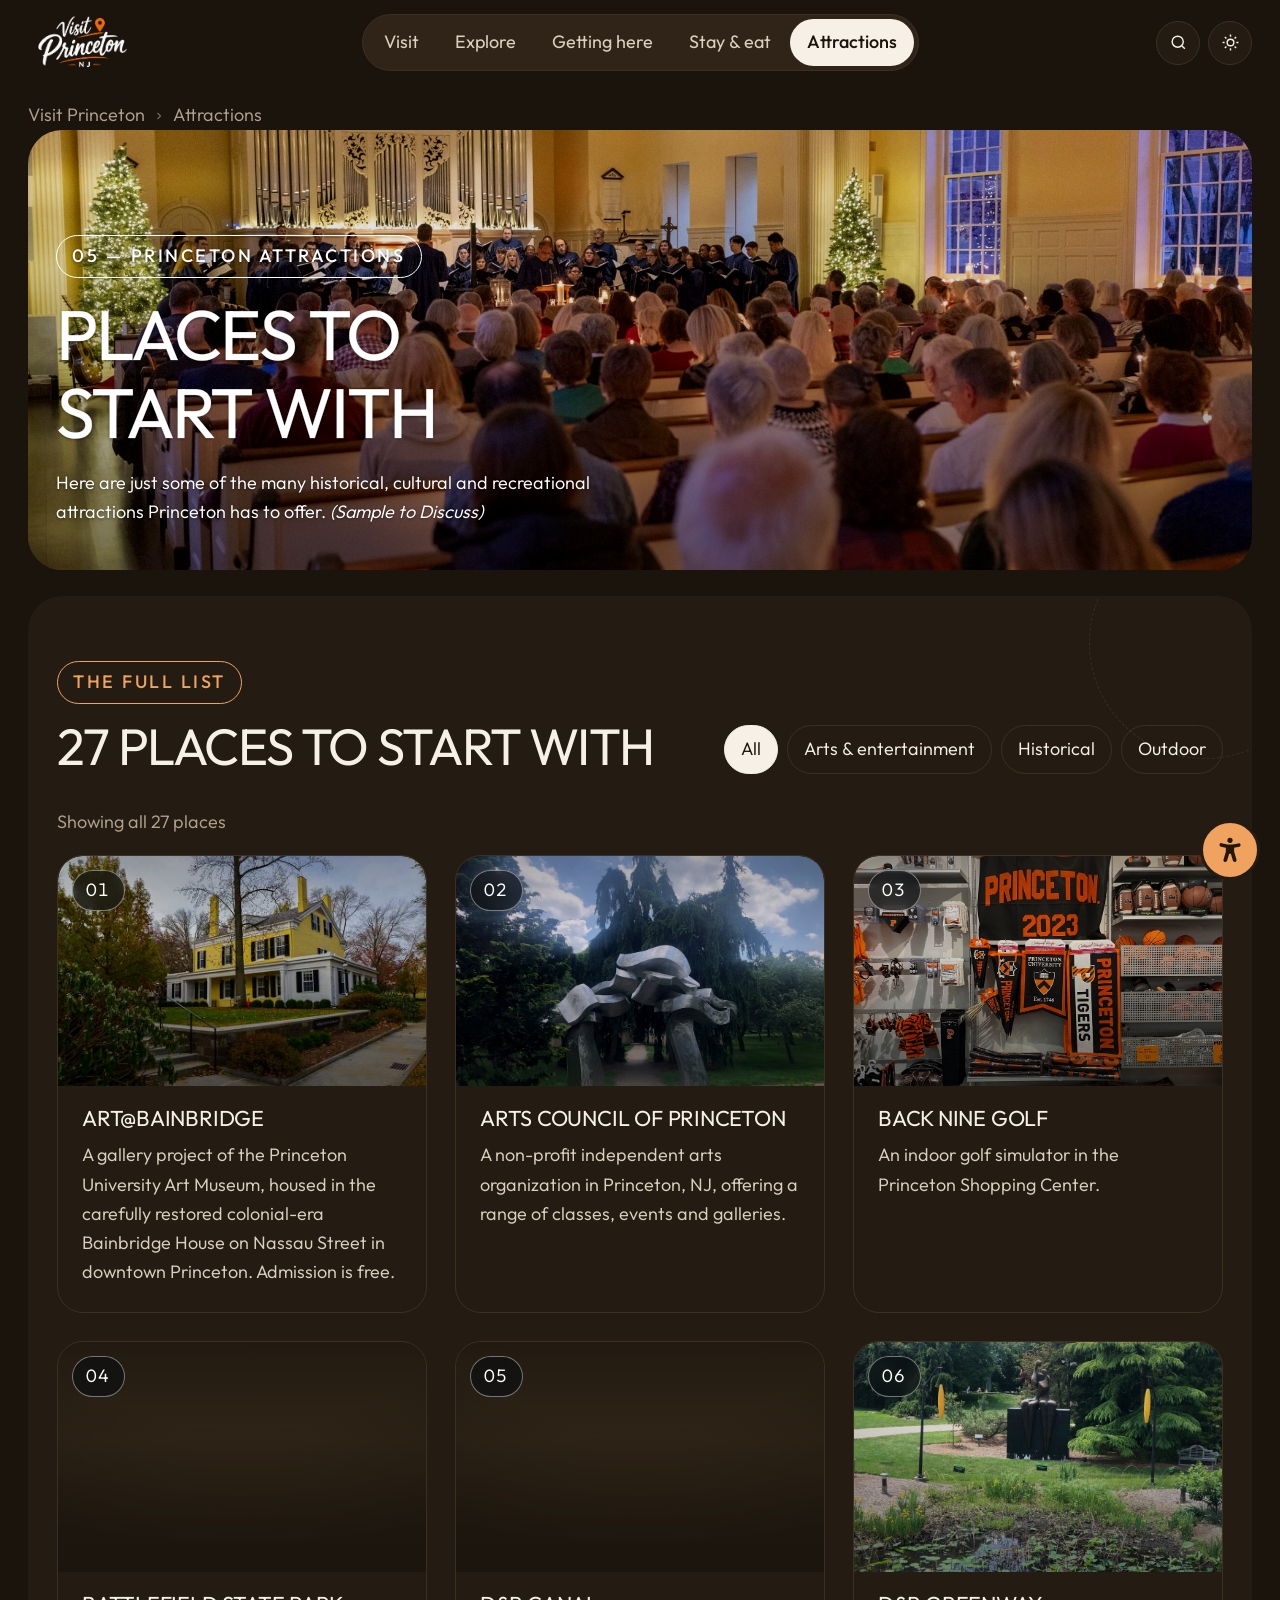
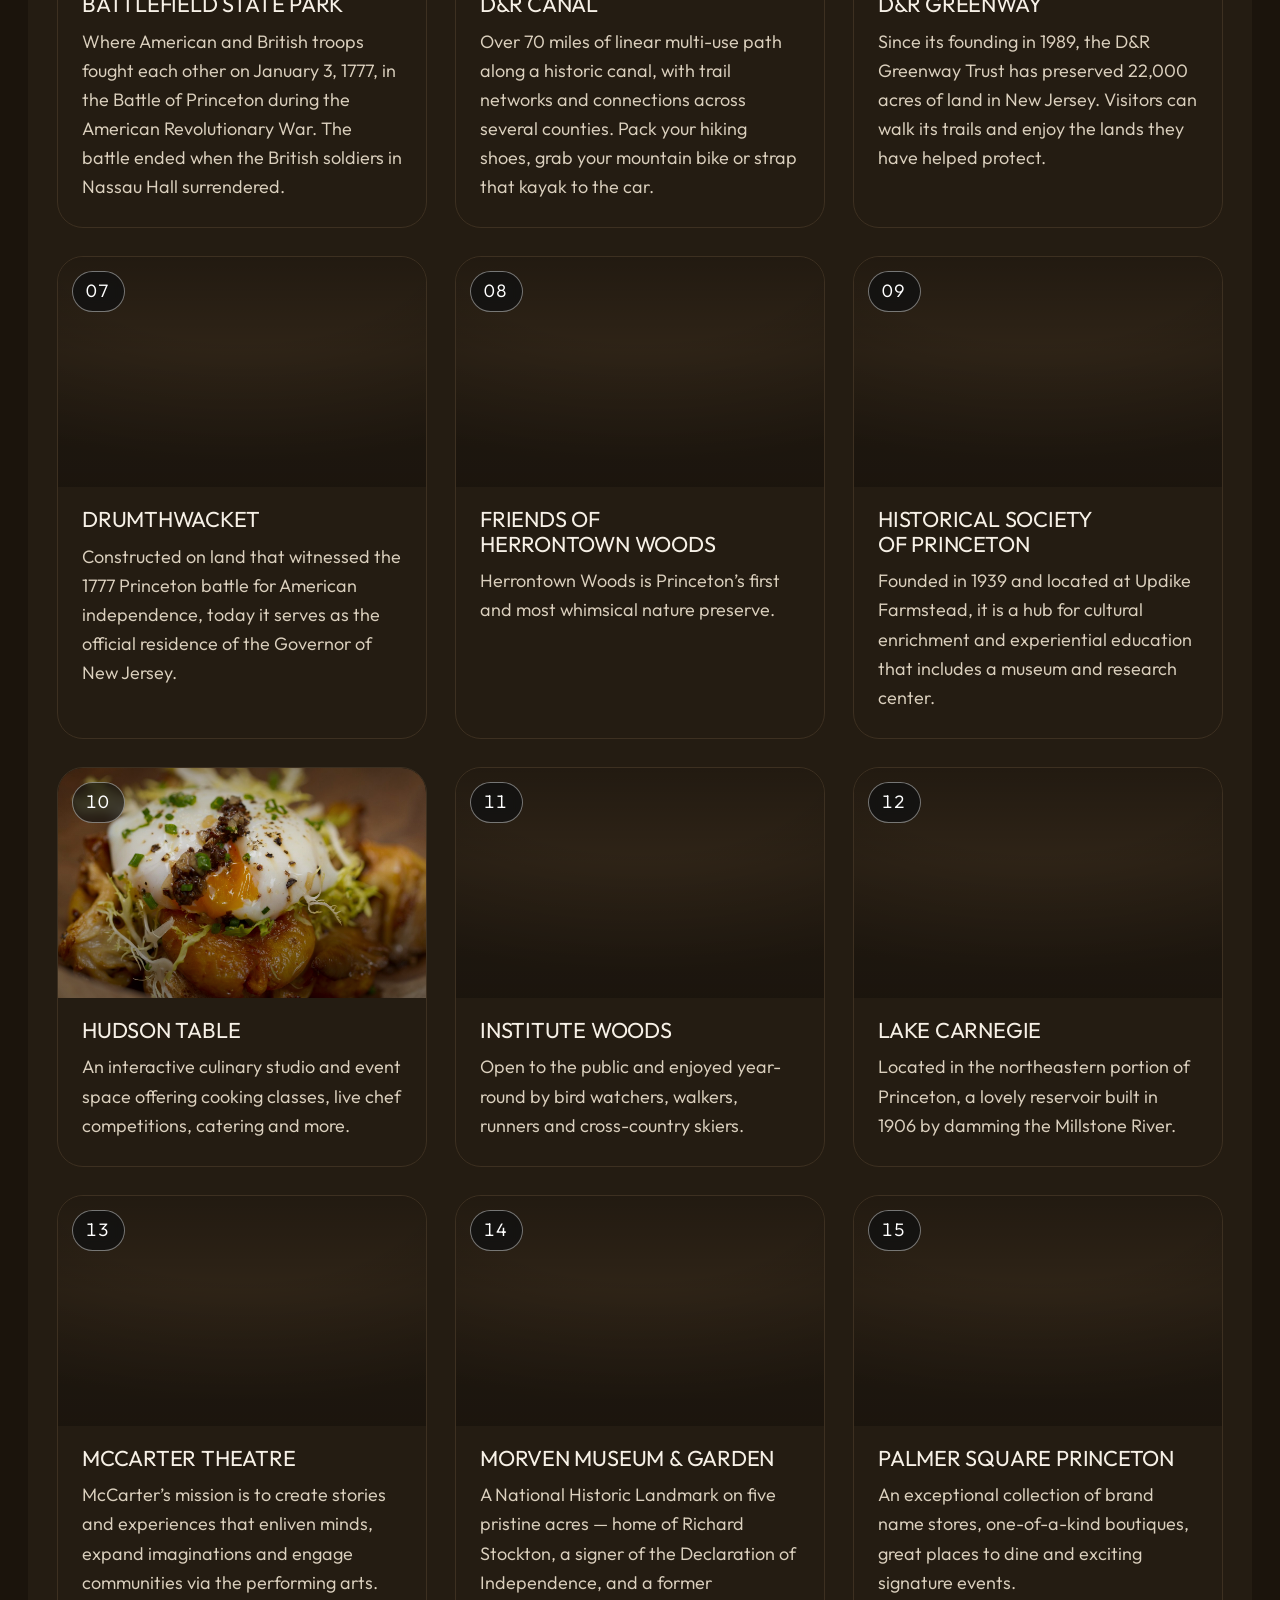
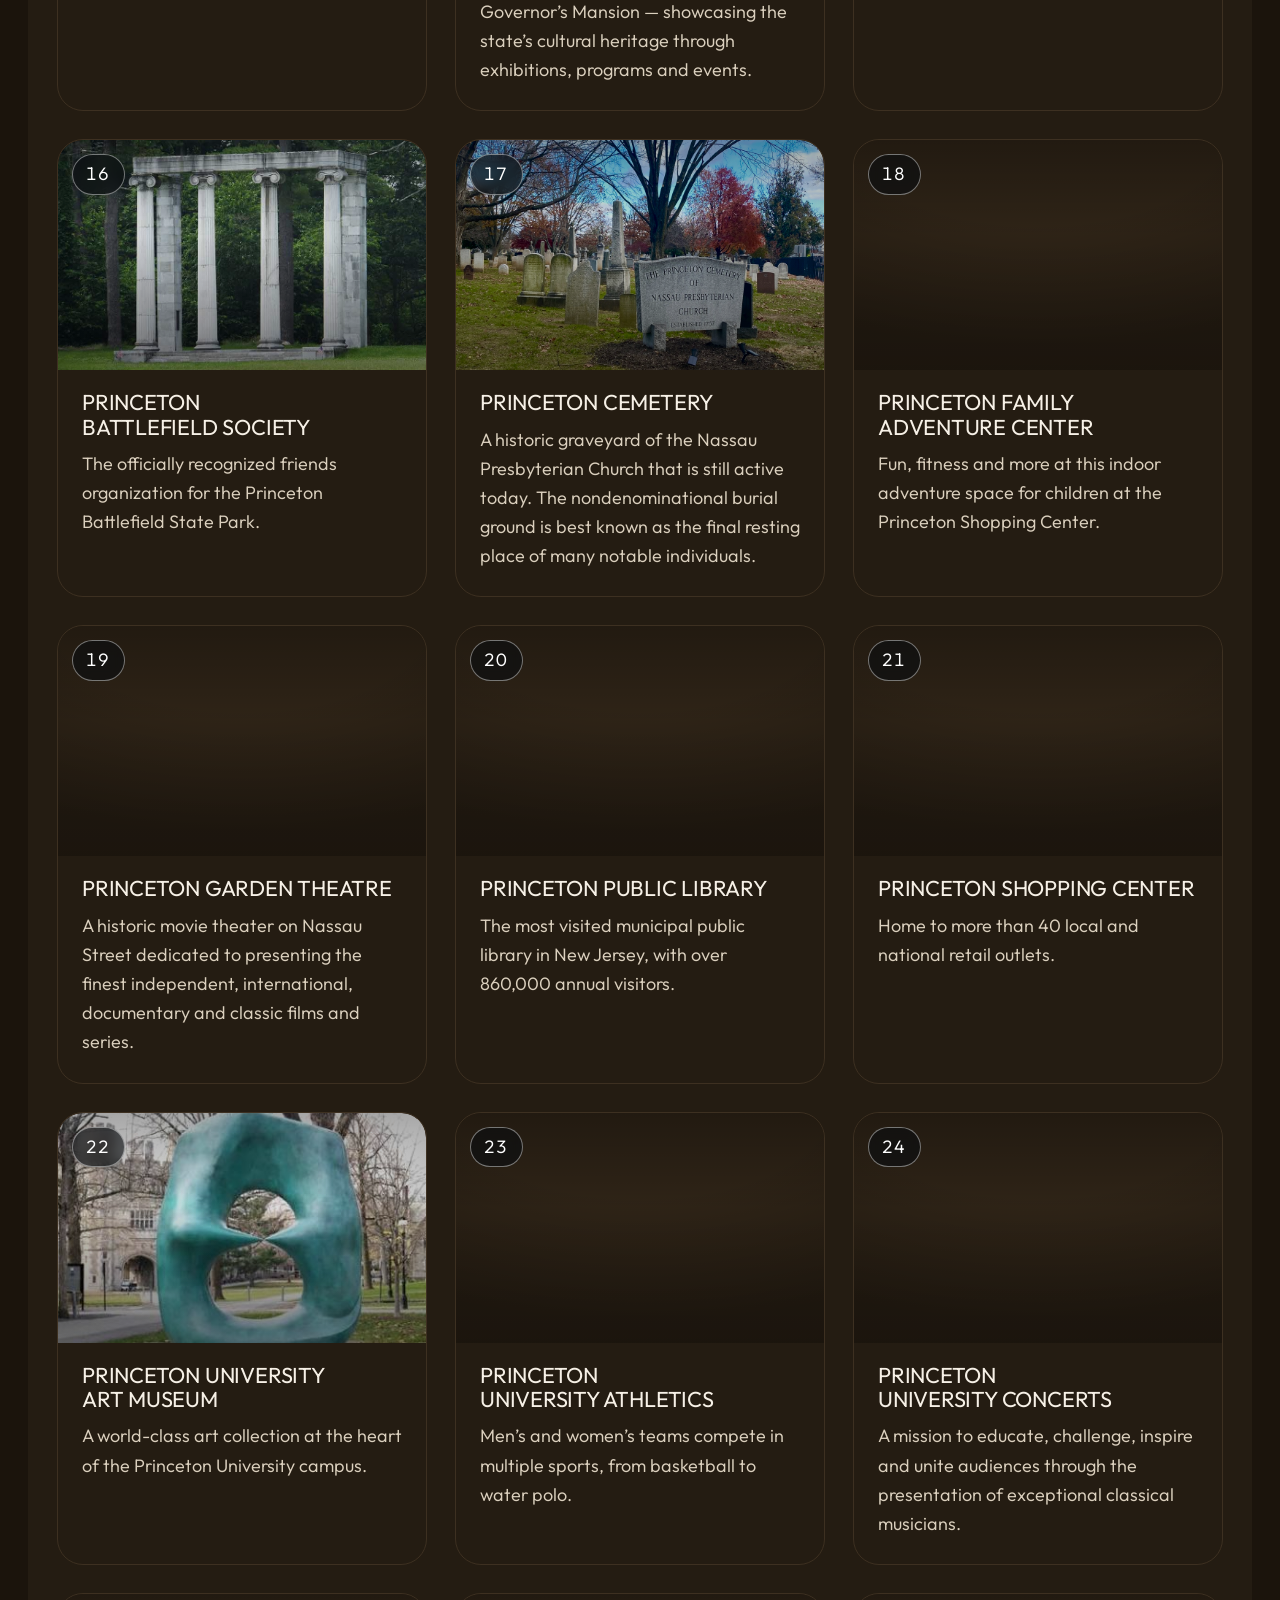
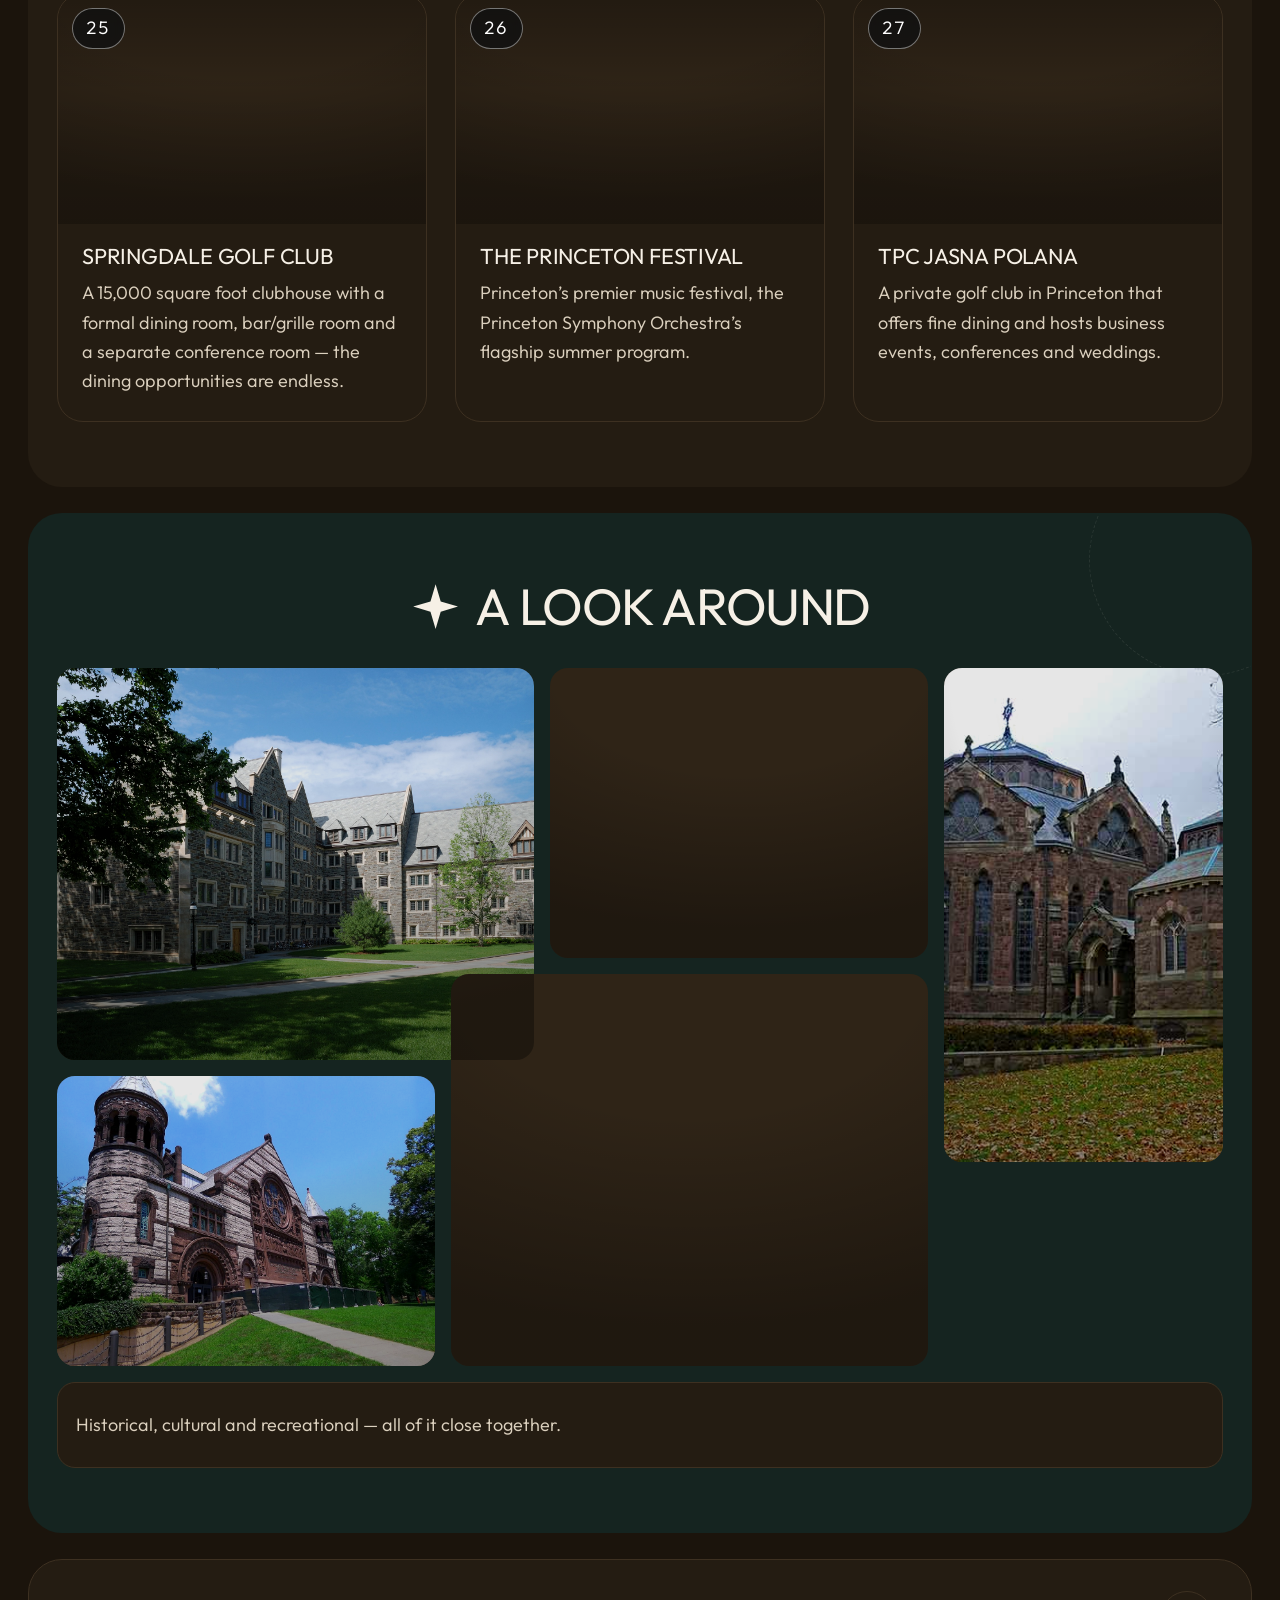
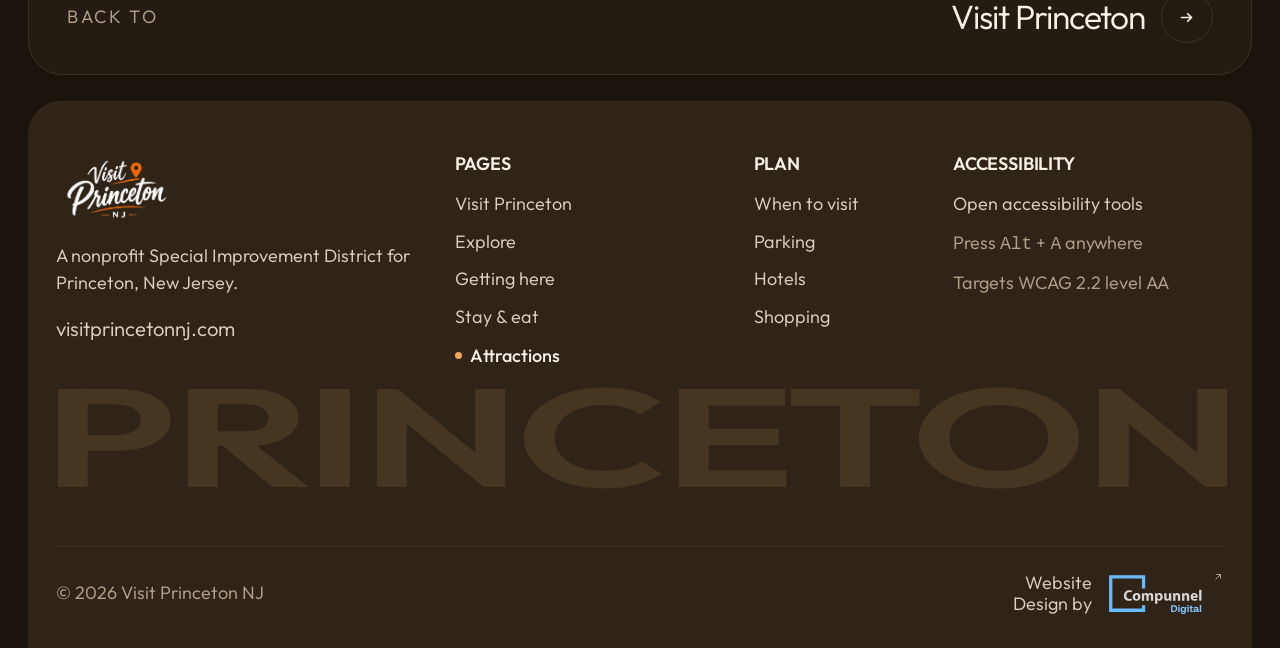
==== commit c1732227: "Add files via upload" ====
--- a/attractions.html
+++ b/attractions.html
@@ -10,6 +10,7 @@
 <link rel="preconnect" href="https://fonts.gstatic.com" crossorigin>
 <link href="https://fonts.googleapis.com/css2?family=Outfit:wght@300;350;400;500;600&display=swap" rel="stylesheet">
 <link rel="stylesheet" href="assets/styles.css">
+<script src="assets/search-index.js" defer></script>
 <script src="assets/app.js" defer></script>
 </head>
 <body>
@@ -28,6 +29,11 @@
     </nav>
 
     <div class="head-tools c3">
+      <button class="iconbtn" id="searchBtn" aria-haspopup="dialog" aria-expanded="false"
+              aria-controls="searchPanel" aria-label="Search this site" title="Search (press /)">
+        <svg viewBox="0 0 24 24" fill="none" stroke="currentColor" stroke-width="1.8" aria-hidden="true">
+          <circle cx="11" cy="11" r="7"/><path d="m20 20-3.6-3.6"/></svg>
+      </button>
       <div class="themewrap">
         <button class="iconbtn" id="themeBtn" aria-haspopup="true" aria-expanded="false"
                 aria-controls="themeMenu" aria-label="Change colour theme">
@@ -63,13 +69,43 @@
   </nav>
 </header>
 
+<div class="search-scrim" id="searchScrim" hidden></div>
+<div class="search-panel" id="searchPanel" role="dialog" aria-modal="true"
+     aria-labelledby="searchTitle" hidden>
+  <h2 class="sr-only" id="searchTitle">Search this site</h2>
+  <div class="search-bar">
+    <svg viewBox="0 0 24 24" fill="none" stroke="currentColor" stroke-width="1.8" aria-hidden="true">
+      <circle cx="11" cy="11" r="7"/><path d="m20 20-3.6-3.6"/></svg>
+    <input type="search" id="searchInput" autocomplete="off" spellcheck="false"
+           placeholder="Search words or a whole phrase"
+           aria-controls="searchResults" aria-describedby="searchHint">
+    <button type="button" class="search-close" id="searchClose" aria-label="Close search">
+      <svg viewBox="0 0 24 24" fill="none" stroke="currentColor" stroke-width="2.2" aria-hidden="true">
+        <path d="M6 6l12 12M18 6 6 18"/></svg>
+    </button>
+  </div>
+  <p class="search-hint" id="searchHint">Search any word or sentence. Put "quotes around a phrase" to match it exactly.</p>
+  <ul class="search-results" id="searchResults" role="listbox" aria-label="Search results"></ul>
+  <div class="search-pager" id="searchPager" hidden>
+    <button type="button" id="pagePrev" aria-label="Previous results">
+      <svg viewBox="0 0 24 24" fill="none" stroke="currentColor" stroke-width="2.3" aria-hidden="true"><path d="M15 6 9 12l6 6"/></svg>
+    </button>
+    <span id="pageNum" aria-live="polite">1 / 1</span>
+    <button type="button" id="pageNext" aria-label="More results">
+      <svg viewBox="0 0 24 24" fill="none" stroke="currentColor" stroke-width="2.3" aria-hidden="true"><path d="m9 6 6 6-6 6"/></svg>
+    </button>
+  </div>
+  <p class="search-status" id="searchStatus" role="status" aria-live="polite"></p>
+</div>
+
+
 <nav class="crumbs" aria-label="Breadcrumb">
   <a href="index.html">Visit Princeton</a><svg viewBox="0 0 24 24" fill="none" stroke="currentColor" stroke-width="2.4" aria-hidden="true"><path d="m9 6 6 6-6 6"/></svg><span aria-current="page">Attractions</span>
 </nav>
 <main id="main">
 
 <section class="subhero">
-  <div class="cine"><img src="assets/img/hero-attractions.jpg" alt="A brownstone Gothic chapel among fallen autumn leaves" loading="eager" decoding="async"></div>
+  <div class="cine"><img src="assets/img/hero-attractions.jpg" alt="A candlelit choral concert in a Princeton chapel" loading="eager" decoding="async"></div>
   <div class="hero-inner">
     <div class="hero-copy">
       <span class="kicker">05 — Princeton attractions</span>
@@ -103,12 +139,12 @@
         <h3>Art@Bainbridge</h3>
         <p>A gallery project of the Princeton University Art Museum, housed in the carefully restored colonial-era Bainbridge House on Nassau Street in downtown Princeton. Admission is free.</p>
       </article>
-      <article class="card acard reveal c4" data-cat="arts">
+      <article class="card acard reveal c4" data-cat="arts" id="arts-council-of-princeton">
         <div class="acard-media"><div class="cine"><img src="assets/img/sculpture-arch.jpg" alt="A stainless steel arch sculpture over a garden path" class="face-top" loading="lazy" decoding="async"></div><span class="acard-num">02</span></div>
         <h3>Arts Council of Princeton</h3>
         <p>A non-profit independent arts organization in Princeton, NJ, offering a range of classes, events and galleries.</p>
       </article>
-      <article class="card acard reveal c4" data-cat="outdoor">
+      <article class="card acard reveal c4" data-cat="outdoor" id="back-nine-golf">
         <div class="acard-media"><div class="cine"><img src="assets/img/university-store.jpg" alt="Princeton pennants and sporting goods on store shelves" class="face-top" loading="lazy" decoding="async"></div><span class="acard-num">03</span></div>
         <h3>Back Nine Golf</h3>
         <p>An indoor golf simulator in the Princeton Shopping Center.</p>
@@ -128,12 +164,12 @@
         <h3>D&amp;R Greenway</h3>
         <p>Since its founding in 1989, the D&amp;R Greenway Trust has preserved 22,000 acres of land in New Jersey. Visitors can walk its trails and enjoy the lands they have helped protect.</p>
       </article>
-      <article class="card acard reveal c4" data-cat="historical">
+      <article class="card acard reveal c4" data-cat="historical" id="drumthwacket">
         <div class="acard-media"><div class="cine"><img src="assets/img/white-mansion-autumn.jpg" alt="A white colonial mansion behind bare autumn trees" class="" loading="lazy" decoding="async"></div><span class="acard-num">07</span></div>
         <h3>Drumthwacket</h3>
         <p>Constructed on land that witnessed the 1777 Princeton battle for American independence, today it serves as the official residence of the Governor of New Jersey.</p>
       </article>
-      <article class="card acard reveal c4" data-cat="outdoor">
+      <article class="card acard reveal c4" data-cat="outdoor" id="friends-of-herrontown-woods">
         <div class="acard-media"><div class="cine"><img src="assets/img/battlefield-snow.jpg" alt="Snow-covered pines under a deep blue sky" class="" loading="lazy" decoding="async"></div><span class="acard-num">08</span></div>
         <h3>Friends of Herrontown Woods</h3>
         <p>Herrontown Woods is Princeton’s first and most whimsical nature preserve.</p>
@@ -143,7 +179,7 @@
         <h3>Historical Society of Princeton</h3>
         <p>Founded in 1939 and located at Updike Farmstead, it is a hub for cultural enrichment and experiential education that includes a museum and research center.</p>
       </article>
-      <article class="card acard reveal c4" data-cat="arts">
+      <article class="card acard reveal c4" data-cat="arts" id="hudson-table">
         <div class="acard-media"><div class="cine"><img src="assets/img/agricola-plate.jpg" alt="A plated dish of potatoes and a poached egg" class="" loading="lazy" decoding="async"></div><span class="acard-num">10</span></div>
         <h3>Hudson Table</h3>
         <p>An interactive culinary studio and event space offering cooking classes, live chef competitions, catering and more.</p>
@@ -168,12 +204,12 @@
         <h3>Morven Museum &amp; Garden</h3>
         <p>A National Historic Landmark on five pristine acres — home of Richard Stockton, a signer of the Declaration of Independence, and a former Governor’s Mansion — showcasing the state’s cultural heritage through exhibitions, programs and events.</p>
       </article>
-      <article class="card acard reveal c4" data-cat="arts">
+      <article class="card acard reveal c4" data-cat="arts" id="palmer-square-princeton">
         <div class="acard-media"><div class="cine"><img src="assets/img/hamilton-tudor.jpg" alt="The half-timbered Tudor shopfronts of Palmer Square at Christmas" class="face-top" loading="lazy" decoding="async"></div><span class="acard-num">15</span></div>
         <h3>Palmer Square Princeton</h3>
         <p>An exceptional collection of brand name stores, one-of-a-kind boutiques, great places to dine and exciting signature events.</p>
       </article>
-      <article class="card acard reveal c4" data-cat="historical">
+      <article class="card acard reveal c4" data-cat="historical" id="princeton-battlefield-society">
         <div class="acard-media"><div class="cine"><img src="assets/img/battlefield-monument.jpg" alt="The colonnade monument at Princeton Battlefield" class="" loading="lazy" decoding="async"></div><span class="acard-num">16</span></div>
         <h3>Princeton Battlefield Society</h3>
         <p>The officially recognized friends organization for the Princeton Battlefield State Park.</p>
@@ -183,7 +219,7 @@
         <h3>Princeton Cemetery</h3>
         <p>A historic graveyard of the Nassau Presbyterian Church that is still active today. The nondenominational burial ground is best known as the final resting place of many notable individuals.</p>
       </article>
-      <article class="card acard reveal c4" data-cat="outdoor">
+      <article class="card acard reveal c4" data-cat="outdoor" id="princeton-family-adventure-center">
         <div class="acard-media"><div class="cine"><img src="assets/img/bent-spoon-gelato.jpg" alt="Tubs of gelato in many flavours" class="face-top" loading="lazy" decoding="async"></div><span class="acard-num">18</span></div>
         <h3>Princeton Family Adventure Center</h3>
         <p>Fun, fitness and more at this indoor adventure space for children at the Princeton Shopping Center.</p>
@@ -198,37 +234,37 @@
         <h3>Princeton Public Library</h3>
         <p>The most visited municipal public library in New Jersey, with over 860,000 annual visitors.</p>
       </article>
-      <article class="card acard reveal c4" data-cat="arts">
+      <article class="card acard reveal c4" data-cat="arts" id="princeton-shopping-center">
         <div class="acard-media"><div class="cine"><img src="assets/img/palmer-square-walk.webp" alt="People walking a tree-shaded shopping street" class="face-top" loading="lazy" decoding="async"></div><span class="acard-num">21</span></div>
         <h3>Princeton Shopping Center</h3>
         <p>Home to more than 40 local and national retail outlets.</p>
       </article>
-      <article class="card acard reveal c4" data-cat="arts">
+      <article class="card acard reveal c4" data-cat="arts" id="princeton-university-art-museum">
         <div class="acard-media"><div class="cine"><img src="assets/img/moore-oval.jpg" alt="Henry Moore's green bronze Oval with Points on the campus lawn" class="" loading="lazy" decoding="async"></div><span class="acard-num">22</span></div>
         <h3>Princeton University Art Museum</h3>
         <p>A world-class art collection at the heart of the Princeton University campus.</p>
       </article>
-      <article class="card acard reveal c4" data-cat="outdoor">
+      <article class="card acard reveal c4" data-cat="outdoor" id="princeton-university-athletics">
         <div class="acard-media"><div class="cine"><img src="assets/img/nassau-hall-tigers.jpg" alt="The bronze Princeton tigers on the steps of Nassau Hall" class="" loading="lazy" decoding="async"></div><span class="acard-num">23</span></div>
         <h3>Princeton University Athletics</h3>
         <p>Men’s and women’s teams compete in multiple sports, from basketball to water polo.</p>
       </article>
-      <article class="card acard reveal c4" data-cat="arts">
+      <article class="card acard reveal c4" data-cat="arts" id="princeton-university-concerts">
         <div class="acard-media"><div class="cine"><img src="assets/img/chapel-interior.jpg" alt="Stained glass and vaulting inside the Princeton University Chapel" class="face-top" loading="lazy" decoding="async"></div><span class="acard-num">24</span></div>
         <h3>Princeton University Concerts</h3>
         <p>A mission to educate, challenge, inspire and unite audiences through the presentation of exceptional classical musicians.</p>
       </article>
-      <article class="card acard reveal c4" data-cat="outdoor">
+      <article class="card acard reveal c4" data-cat="outdoor" id="springdale-golf-club">
         <div class="acard-media"><div class="cine"><img src="assets/img/autumn-beech-tower.jpg" alt="A blazing copper beech beside the chapel tower" class="" loading="lazy" decoding="async"></div><span class="acard-num">25</span></div>
         <h3>Springdale Golf Club</h3>
         <p>A 15,000 square foot clubhouse with a formal dining room, bar/grille room and a separate conference room — the dining opportunities are endless.</p>
       </article>
-      <article class="card acard reveal c4" data-cat="arts">
+      <article class="card acard reveal c4" data-cat="arts" id="the-princeton-festival">
         <div class="acard-media"><div class="cine"><img src="assets/img/carols-concert.jpg" alt="A candlelit choral concert in a Princeton chapel" class="face-top" loading="lazy" decoding="async"></div><span class="acard-num">26</span></div>
         <h3>The Princeton Festival</h3>
         <p>Princeton’s premier music festival, the Princeton Symphony Orchestra’s flagship summer program.</p>
       </article>
-      <article class="card acard reveal c4" data-cat="outdoor">
+      <article class="card acard reveal c4" data-cat="outdoor" id="tpc-jasna-polana">
         <div class="acard-media"><div class="cine"><img src="assets/img/terhune-tasting.jpg" alt="Wine being poured at a tasting counter" class="" loading="lazy" decoding="async"></div><span class="acard-num">27</span></div>
         <h3>TPC Jasna Polana</h3>
         <p>A private golf club in Princeton that offers fine dining and hosts business events, conferences and weddings.</p>
--- a/assets/styles.css
+++ b/assets/styles.css
@@ -185,11 +185,11 @@
   max-width:var(--wrap);margin:0 auto;padding:10px var(--gutter);
   align-items:center;min-height:76px}
 .logo{display:inline-flex;align-items:center;padding:4px 2px;border-radius:10px;justify-self:start}
-.logo img{display:block;width:auto;height:clamp(42px,4.62vw,54.6px)}
+.logo img{display:block;width:auto;height:clamp(44.1px,4.85vw,57.3px)}
 .logo .logo-dark{display:none}
 [data-theme="dark"] .logo .logo-light{display:none}
 [data-theme="dark"] .logo .logo-dark{display:inline-flex}
-.f-col .logo img{height:clamp(48.3px,5.25vw,60.9px)}
+.f-col .logo img{height:clamp(50.7px,5.51vw,63.9px)}
 .mainnav{display:flex;gap:2px;background:var(--surface-2);border:1px solid var(--line);
   border-radius:99px;padding:4px;justify-self:center}
 .mainnav a{
@@ -963,7 +963,7 @@
 
 /* ---------- 33. CARDS WITH A PICTURE ----------------------------------- */
 .card.has-media{padding:0;overflow:hidden}
-.card.has-media .cmedia{position:relative;aspect-ratio:16/10;overflow:hidden;
+.card.has-media .cmedia{display:block;width:100%;position:relative;aspect-ratio:16/10;overflow:hidden;
   border-radius:calc(var(--r-lg) - 2px) calc(var(--r-lg) - 2px) 0 0}
 .card.has-media .cmedia img{width:100%;height:100%;object-fit:cover;display:block;
   transition:transform .7s cubic-bezier(.2,.8,.3,1)}
@@ -984,6 +984,80 @@
 .filter-count{font-size:1.125em;color:var(--ink-3);margin-top:14px}
 
 /* a sixth tile closes the gap in the collage */
-.p6{grid-column:6 / span 4;grid-row:8 / span 2}
-@media(max-width:1080px){.p6{grid-column:1 / span 7;grid-row:auto}}
+.p6{grid-column:10 / span 3;grid-row:6 / span 2}
+@media(max-width:1080px){.p6{grid-column:1 / span 6;grid-row:auto}}
 @media(max-width:760px){.p6{grid-column:1 / span 12;grid-row:auto}}
+
+/* the collage caption sits on its own row so no tile slot is left empty */
+.collage .pnote{grid-column:1 / span 12;grid-row:8;align-items:center}
+@media(max-width:760px){.collage .pnote{grid-column:1 / span 12;grid-row:auto}}
+
+/* 2. the footer credit and copyright sit at 16px, below the 18px body floor */
+.designed .lbl,.f-legal p,.f-legal .c6{font-size:1em}
+
+/* ---------- 35. SITE SEARCH -------------------------------------------- */
+.search-scrim{position:fixed;inset:0;z-index:150;background:rgba(20,16,10,.42);
+  backdrop-filter:blur(3px);animation:fade .2s ease-out}
+@keyframes fade{from{opacity:0}to{opacity:1}}
+
+.search-panel{
+  position:fixed;z-index:151;left:50%;top:clamp(70px,9vh,110px);transform:translateX(-50%);
+  width:min(680px,calc(100vw - 2*var(--gutter)));
+  background:var(--surface);border:1.5px solid var(--line-strong);border-radius:var(--r-lg);
+  box-shadow:var(--shadow-3);overflow:hidden;animation:pop .22s cubic-bezier(.2,.8,.3,1)}
+.search-bar{display:flex;align-items:center;gap:12px;padding:16px 16px 12px}
+.search-bar > svg{width:20px;height:20px;color:var(--ink-3);flex:none}
+.search-bar input{
+  flex:1;border:0;outline:0;background:transparent;font-family:inherit;
+  font-size:1.25em;color:var(--ink);min-width:0}
+.search-bar input::placeholder{color:var(--ink-3)}
+.search-close{width:38px;height:38px;border-radius:50%;border:1.5px solid var(--line);
+  background:var(--surface);display:grid;place-items:center;flex:none;color:var(--ink)}
+.search-close:hover{background:var(--ink);color:var(--bg);border-color:var(--ink)}
+.search-close svg{width:16px;height:16px}
+.search-hint{margin:0;padding:0 18px 14px;font-size:1em;color:var(--ink-3);
+  border-bottom:1px solid var(--line)}
+
+.search-results{list-style:none;margin:0;padding:6px;max-height:min(56vh,440px);overflow:auto}
+.search-results li{margin:0}
+.search-results a{display:block;padding:12px 14px;border-radius:var(--r-sm);color:var(--ink)}
+.search-results a:hover,.search-results a.is-active{background:var(--surface-2)}
+.search-results a.is-active{outline:2px solid var(--accent);outline-offset:-2px}
+.search-results .r-top{display:flex;align-items:baseline;gap:10px;justify-content:space-between}
+.search-results .r-title{font-size:1.125em;font-weight:500;line-height:1.3}
+.search-results .r-kind{font-size:1em;color:var(--accent);white-space:nowrap;
+  letter-spacing:.06em;text-transform:uppercase}
+.search-results .r-body{margin:5px 0 0;font-size:1em;color:var(--ink-2);line-height:1.55;
+  display:-webkit-box;-webkit-line-clamp:3;-webkit-box-orient:vertical;overflow:hidden}
+.search-results mark{background:var(--accent-soft);color:var(--ink);border-radius:3px;padding:0 2px}
+.search-status{margin:0;padding:12px 18px 16px;font-size:1em;color:var(--ink-3);
+  border-top:1px solid var(--line)}
+.search-status:empty{display:none}
+
+@media(max-width:620px){
+  .search-panel{top:0;left:0;transform:none;width:100vw;height:100vh;border-radius:0;border:0}
+  .search-results{max-height:calc(100vh - 190px)}
+}
+
+/* ---------- 36. RESULT PAGING + JUMP HIGHLIGHT -------------------------- */
+.search-pager{display:flex;align-items:center;justify-content:center;gap:14px;
+  padding:10px 0 4px;border-top:1px solid var(--line)}
+.search-pager button{width:42px;height:42px;border-radius:50%;border:1.5px solid var(--line);
+  background:var(--surface);display:grid;place-items:center;color:var(--ink);transition:all .2s}
+.search-pager button:hover:not(:disabled){background:var(--ink);color:var(--bg);border-color:var(--ink)}
+.search-pager button:disabled{opacity:.35;cursor:not-allowed}
+.search-pager svg{width:16px;height:16px}
+.search-pager span{font-size:1em;color:var(--ink-2);font-variant-numeric:tabular-nums;min-width:56px;
+  text-align:center}
+
+/* the block a search sent you to, briefly outlined */
+.search-hit{
+  outline:3px solid var(--accent);outline-offset:6px;border-radius:var(--r-md);
+  animation:hitflash 2.4s ease-out}
+@keyframes hitflash{
+  0%{outline-color:var(--accent);background-color:var(--accent-soft)}
+  70%{outline-color:var(--accent);background-color:transparent}
+  100%{outline-color:transparent;background-color:transparent}
+}
+.search-hit:focus{outline:3px solid var(--accent)}
+@media(prefers-reduced-motion:reduce){.search-hit{animation:none}}
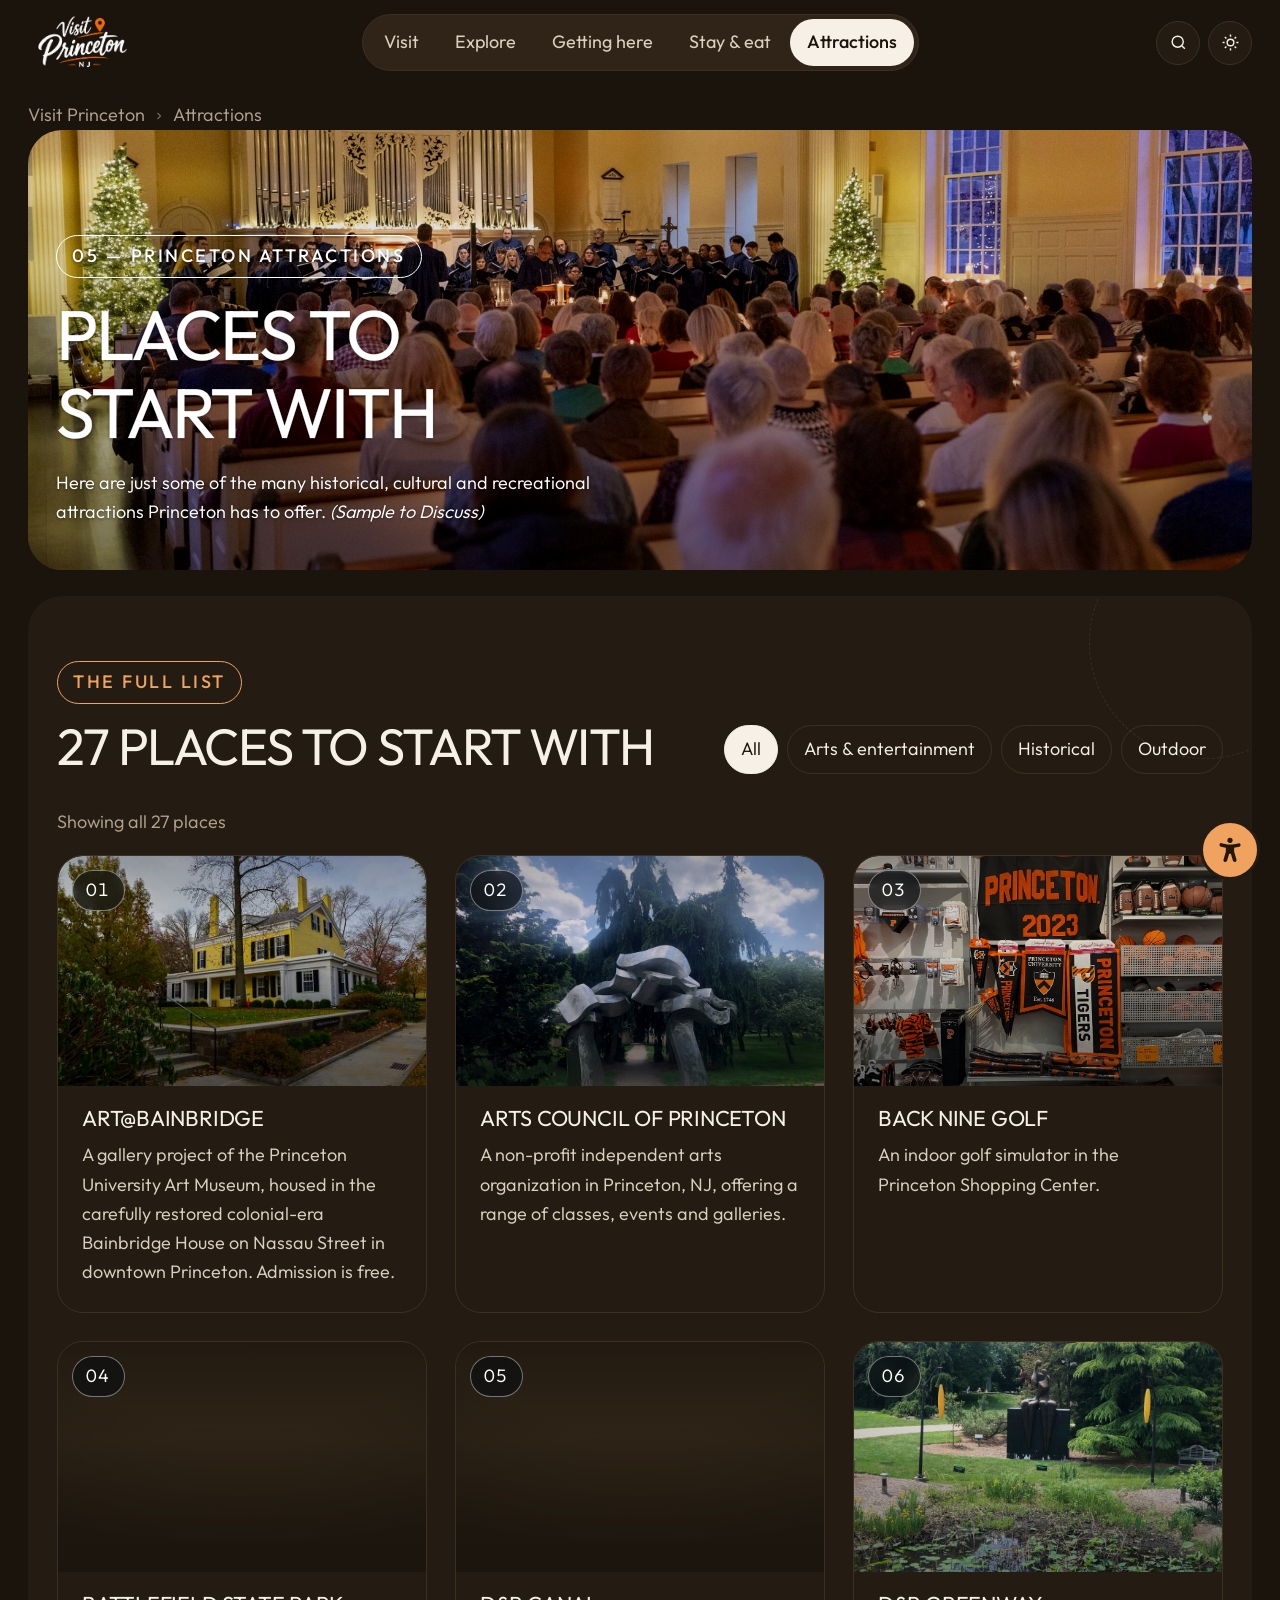
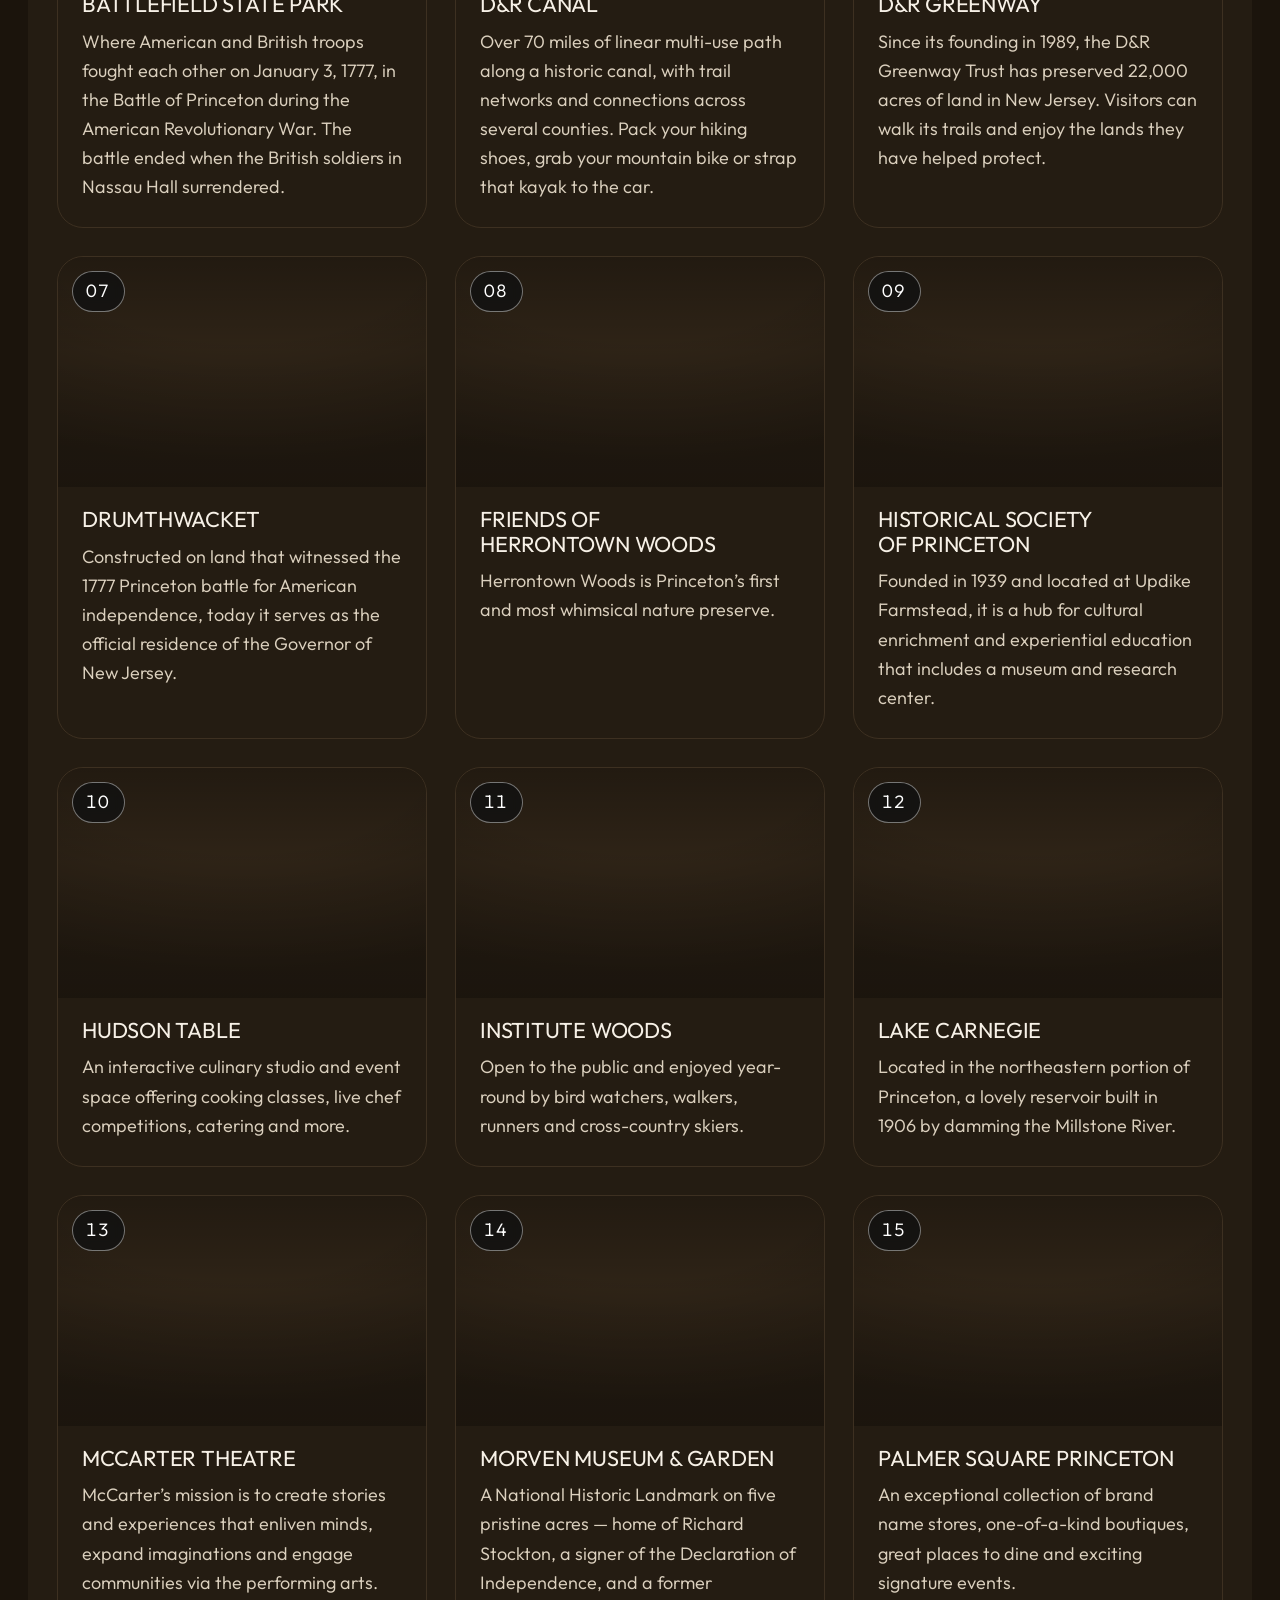
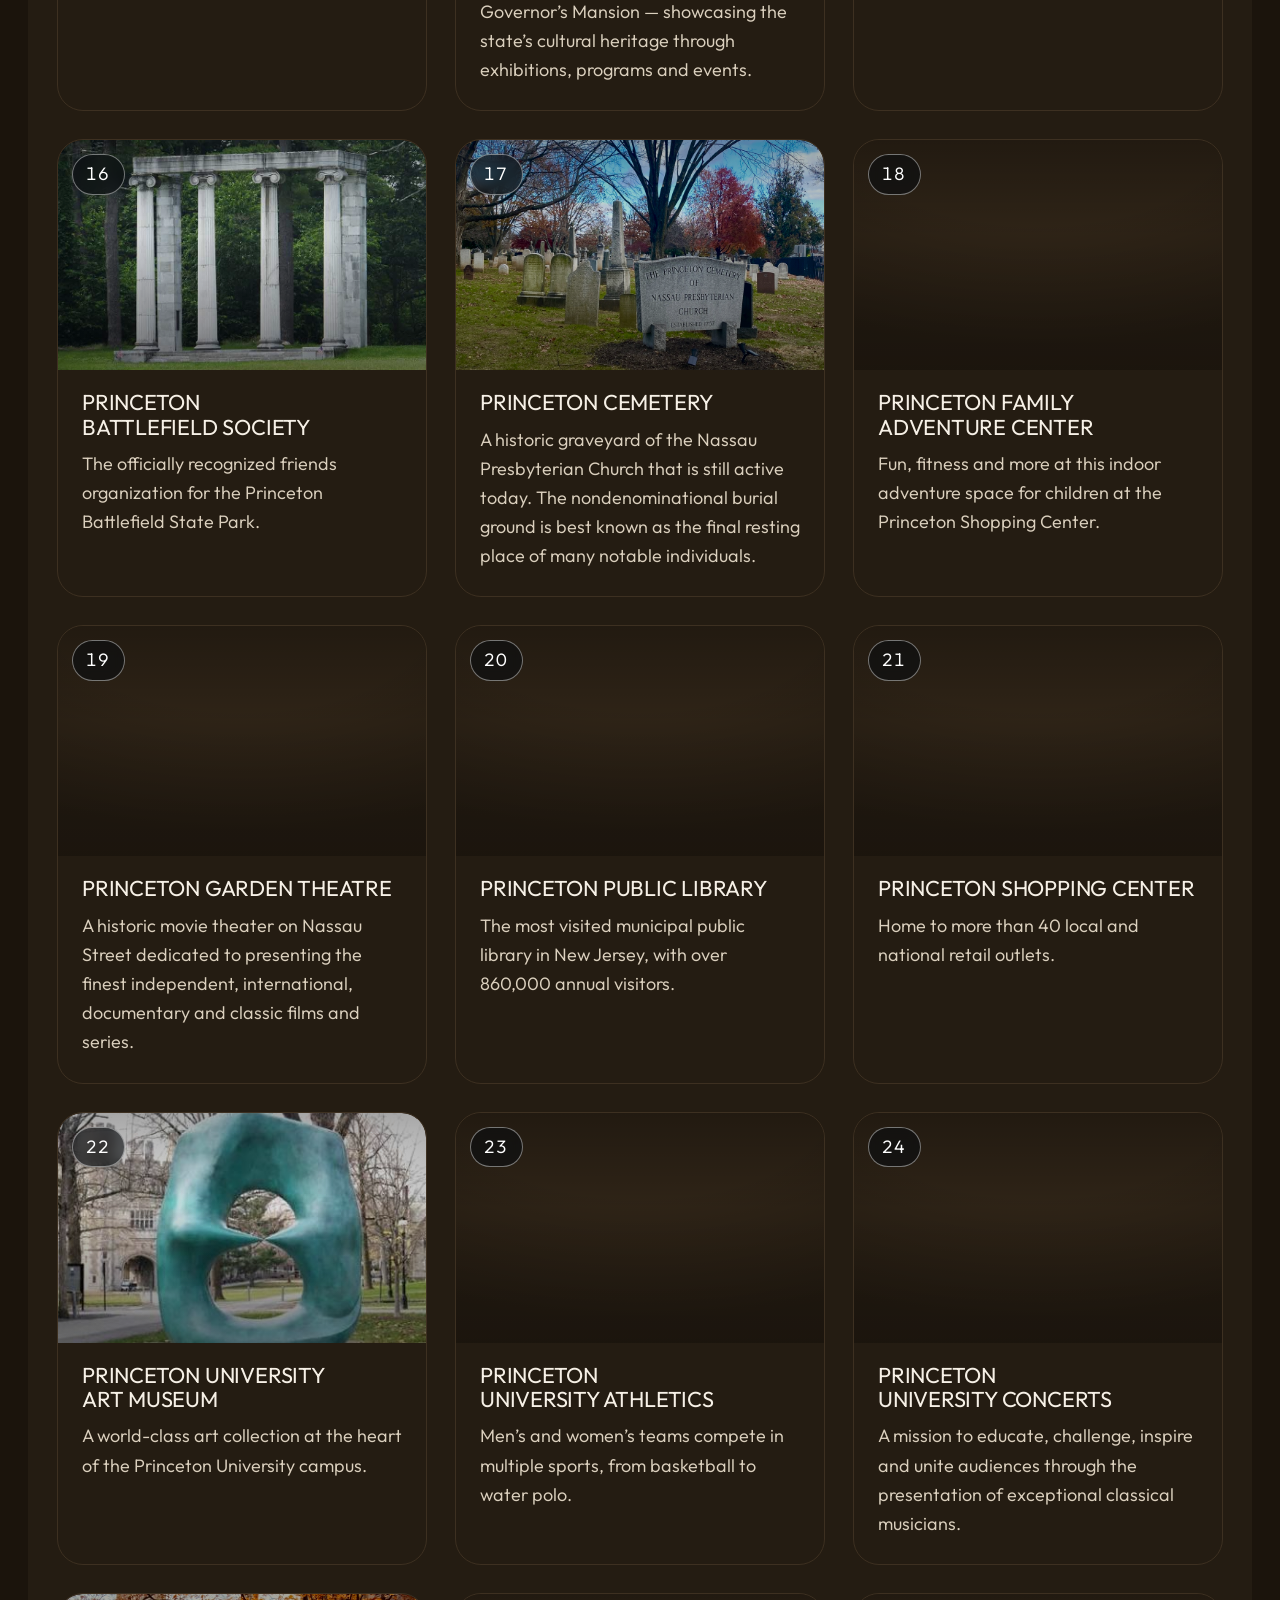
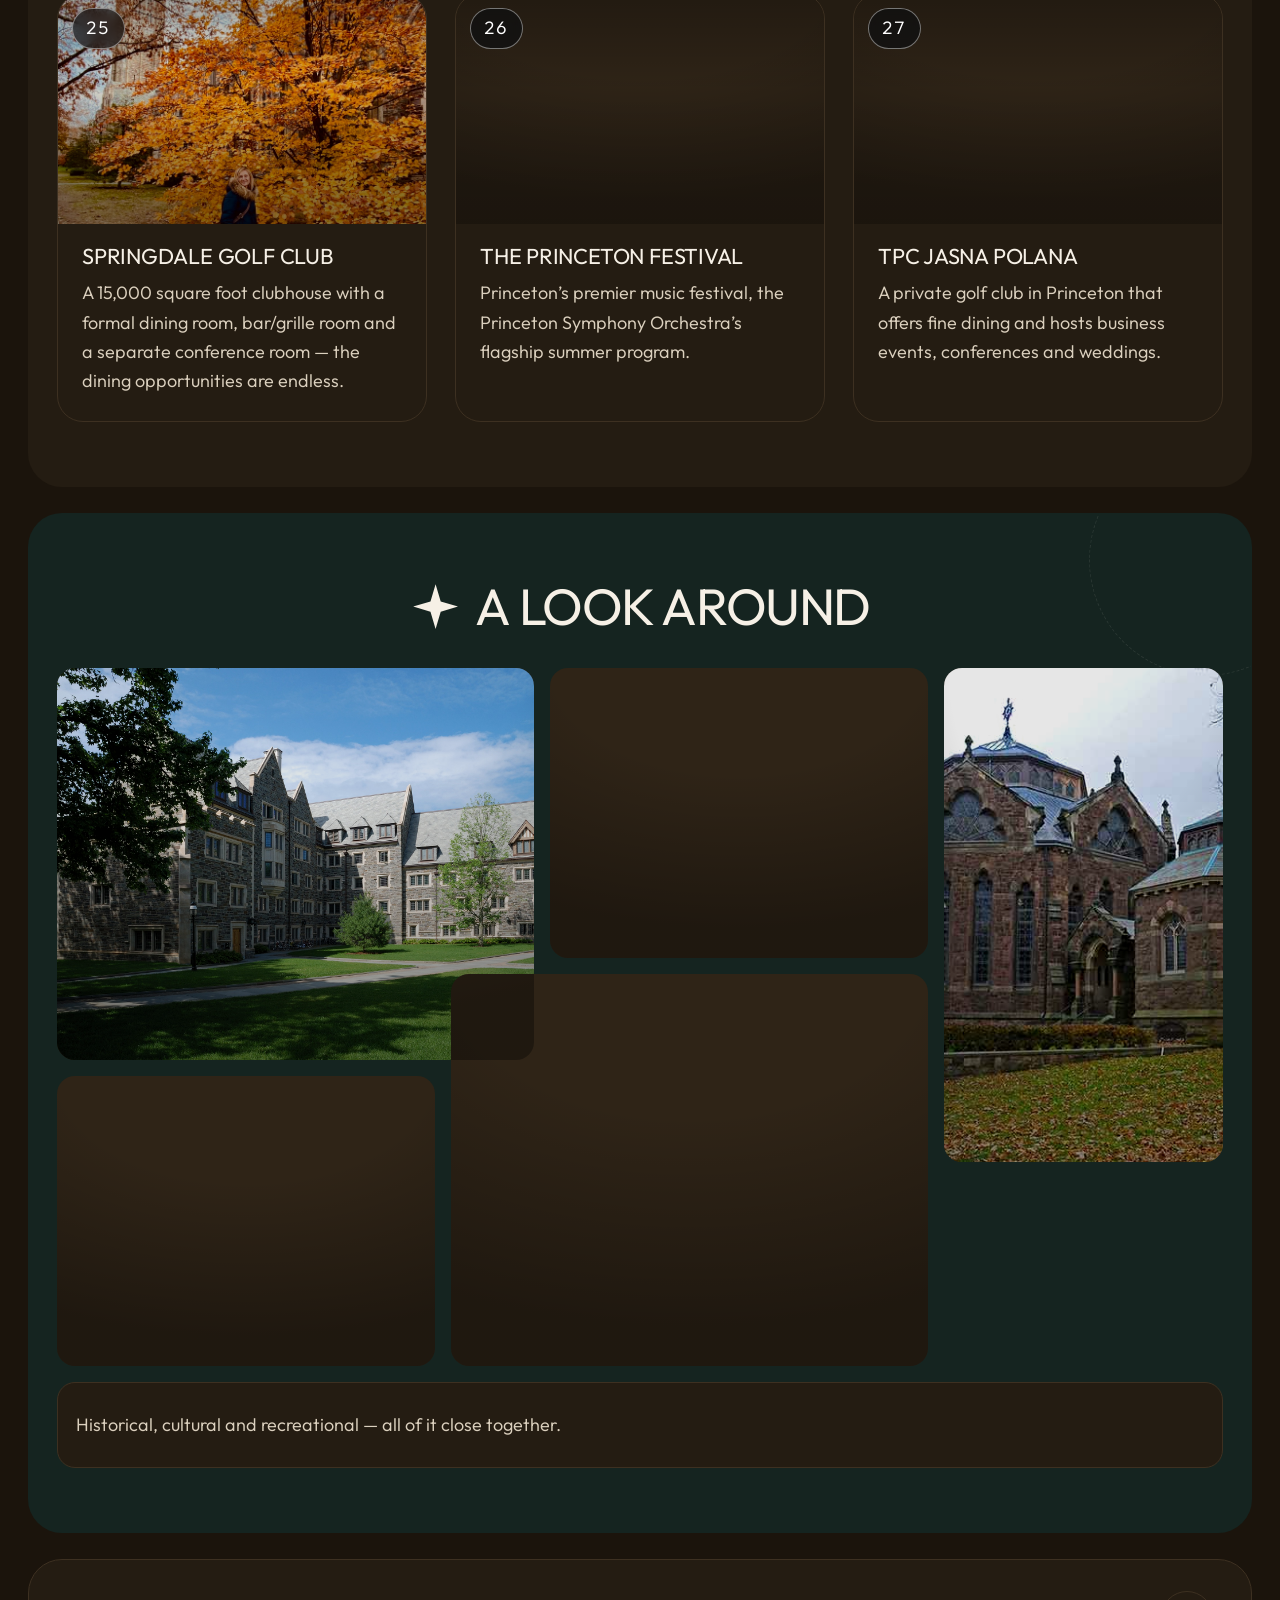
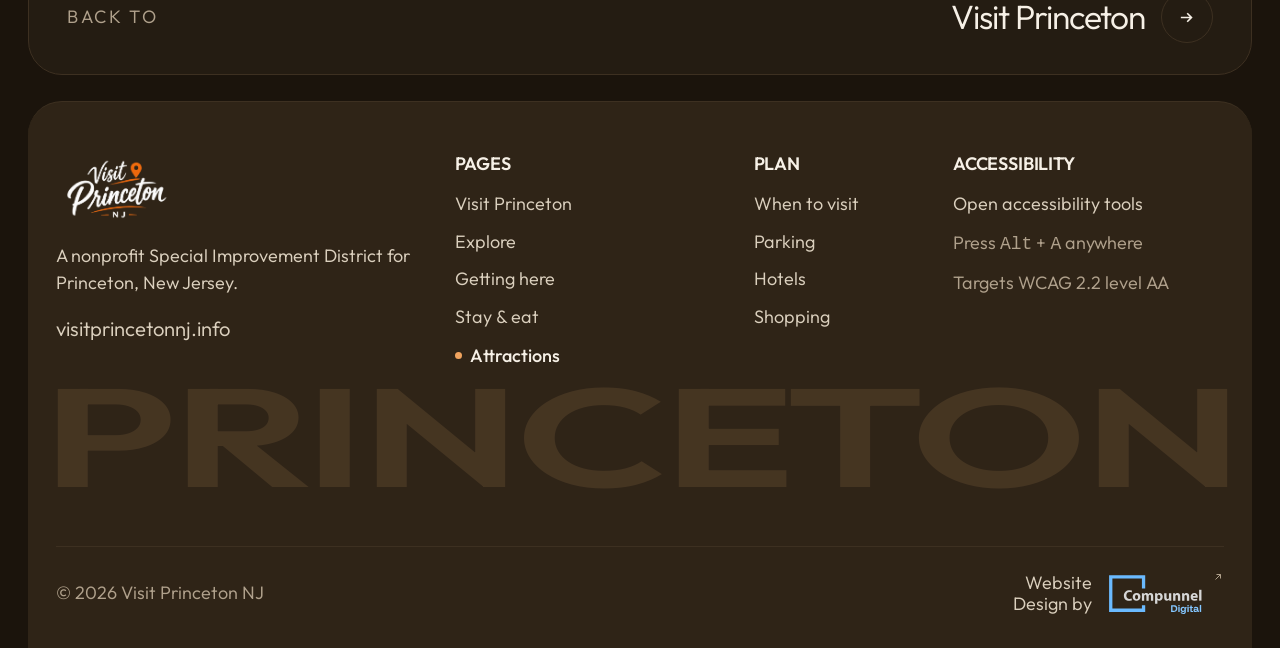
==== commit b0d1d588: "Add files via upload" ====
--- a/attractions.html
+++ b/attractions.html
@@ -301,7 +301,7 @@
         <a class="logo" href="index.html" style="margin-bottom:16px" aria-label="Visit Princeton NJ — home"><span class="logo-light"><img src="assets/img/logo-visit-princeton.png" alt="Visit Princeton NJ" width="120" height="67" decoding="async"></span><span class="logo-dark"><img src="assets/img/logo-visit-princeton-dark.png" alt="Visit Princeton NJ" width="120" height="67" decoding="async"></span>
         </a>
         <p>A nonprofit Special Improvement District for Princeton, New Jersey.</p>
-        <p class="small"><a href="https://visitprincetonnj.info" target="_blank" rel="noopener noreferrer">visitprincetonnj.com</a></p>
+        <p class="small"><a href="https://visitprincetonnj.info" target="_blank" rel="noopener noreferrer">visitprincetonnj.info</a></p>
       </div>
       <div class="f-col c3">
         <h3>Pages</h3>
